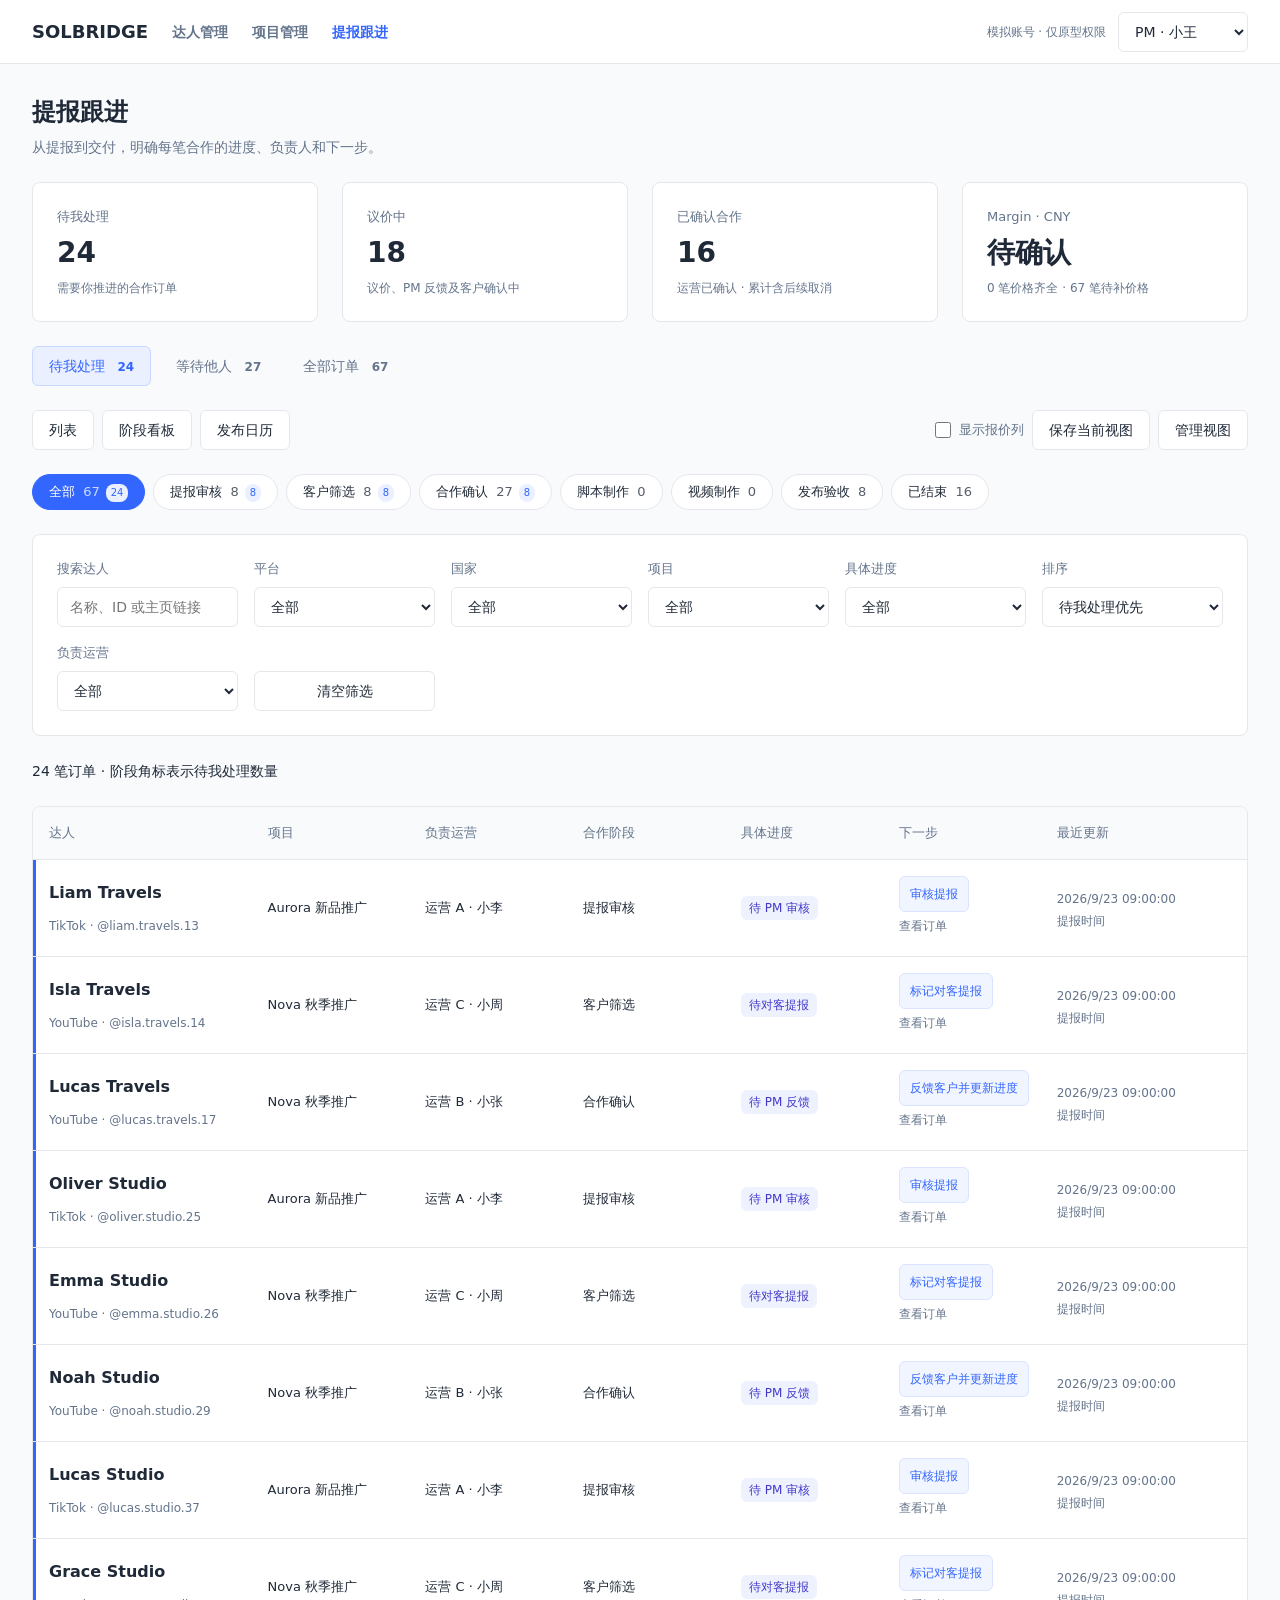
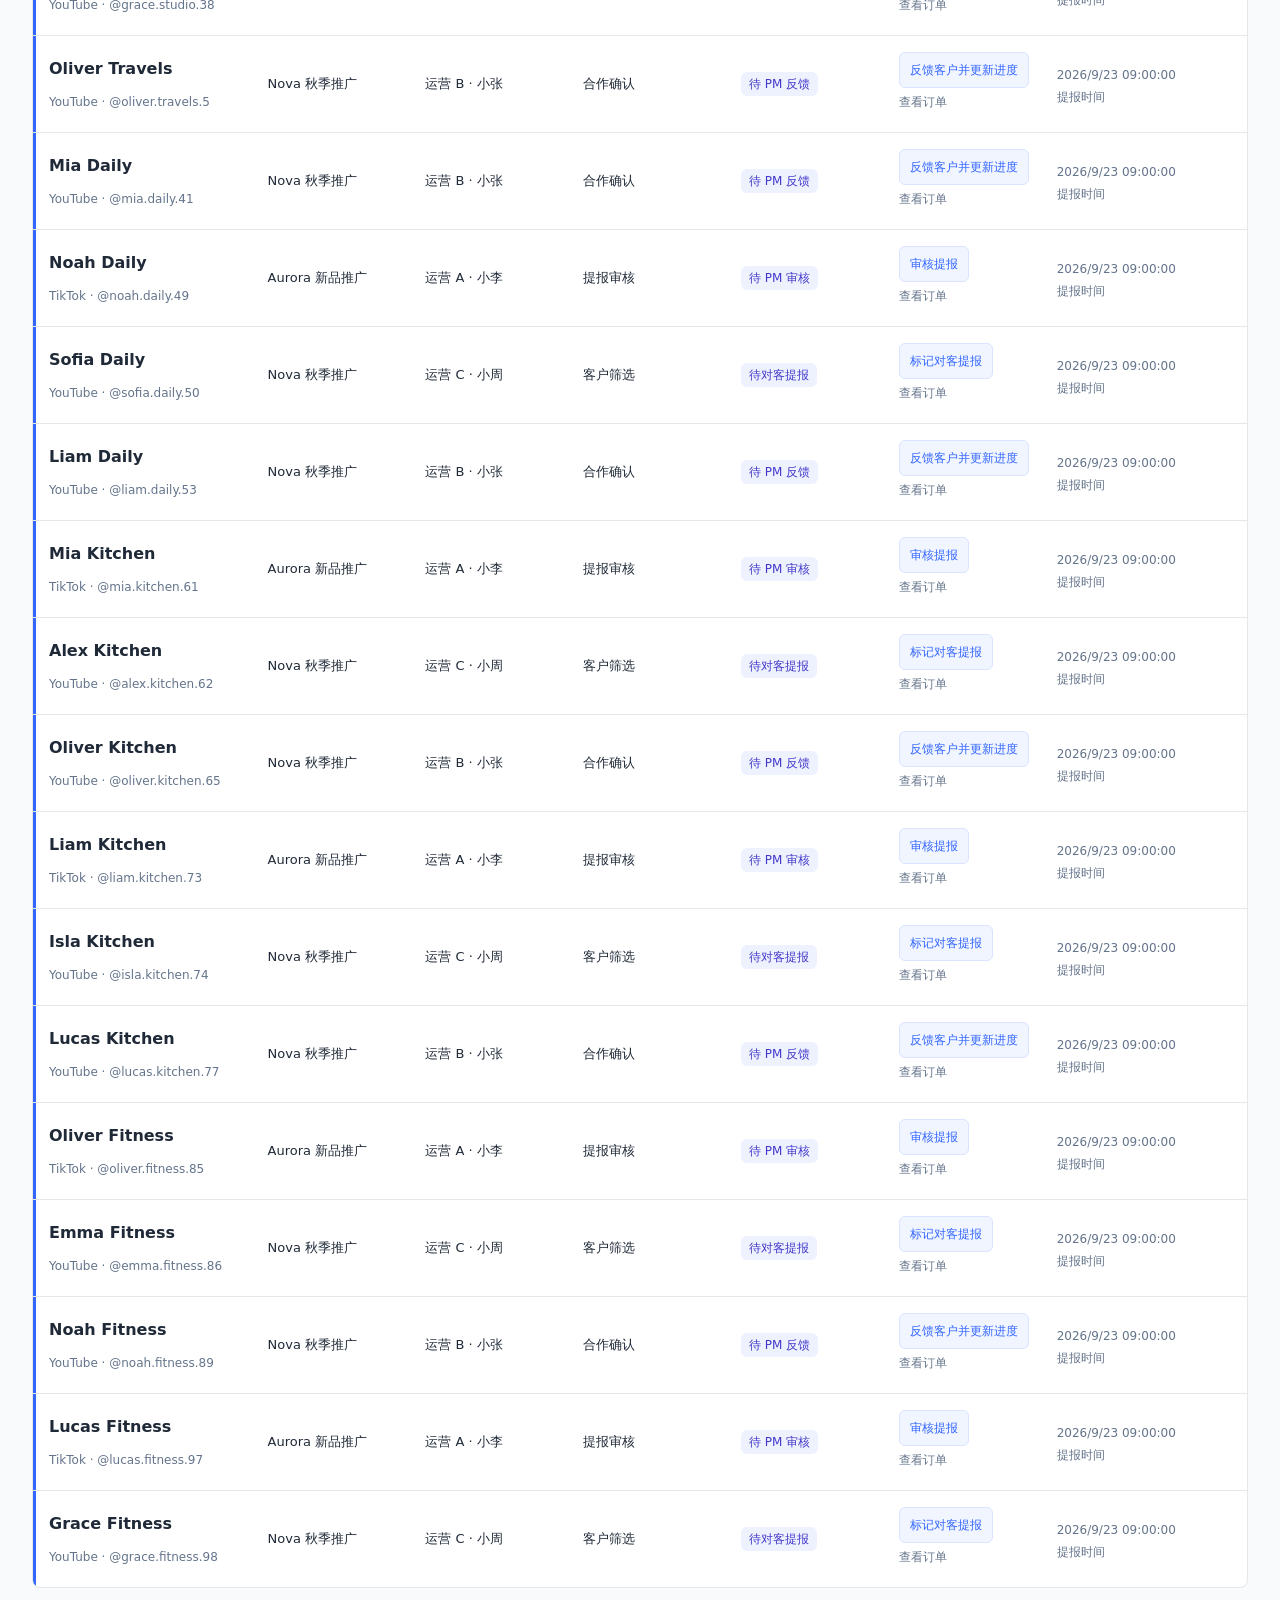
==== index.html @ a6122e5d "Initial commit" ====
<!doctype html><html lang="zh-CN"><head><meta charset="utf-8"><meta name="color-scheme" content="light"><meta name="viewport" content="width=device-width,initial-scale=1"><title>Solbridge 达人管理原型</title>
<style>html,body{margin:0!important;padding:0!important;min-height:100%;}#crm-preview{border:0!important;border-radius:0!important;min-height:100vh;display:flex;flex-direction:column}#crm-preview>.shell{flex:1}</style>
<style>
#crm-preview>header{justify-content:flex-start;gap:24px}
#crm-preview>header>span{margin-left:auto}
#crm-preview>header nav{display:flex;align-items:center;gap:22px;padding:0;border:0;background:transparent;color:var(--ink)}
#crm-preview>header nav button{width:auto;margin:0;padding:8px 0;border:0;border-bottom:2px solid transparent;border-radius:0;background:transparent;color:var(--dim);font-size:14px;white-space:nowrap}
#crm-preview>header nav button[aria-pressed=true]{background:transparent;color:var(--ink);border-bottom-color:var(--brand)}
#crm-preview>.shell{display:block;width:100%}
@media(max-width:650px){#crm-preview>header{flex-wrap:wrap;gap:12px}#crm-preview>header nav{gap:18px}}
</style>
<style>
#crm-preview{--paper:#fff;--canvas:#f4f6f9;--ink:#233044;--dim:#647186;--line:#e2e7ee;--brand:#285bd4;--soft:#edf2ff;font:14px/1.6 -apple-system,BlinkMacSystemFont,'Segoe UI',sans-serif;color:var(--ink);background:var(--canvas);border:1px solid var(--line);border-radius:12px;overflow:hidden}
#crm-preview *{box-sizing:border-box}#crm-preview button,#crm-preview input,#crm-preview select,#crm-preview textarea{font:inherit;color:inherit}#crm-preview button{background:var(--paper);border:1px solid var(--line);border-radius:7px;padding:8px 12px}#crm-preview button[aria-pressed=true]{color:var(--brand);background:var(--soft);border-color:var(--brand)}#crm-preview .primary{background:var(--brand);color:#fff;border-color:var(--brand)}#crm-preview header{display:flex;justify-content:space-between;align-items:center;gap:12px;padding:16px 22px;background:var(--paper);border-bottom:1px solid var(--line)}#crm-preview .brand{font-size:18px;font-weight:600}#crm-preview small,#crm-preview .muted{color:var(--dim)}#crm-preview .shell{display:grid;grid-template-columns:155px minmax(0,1fr)}#crm-preview nav{padding:18px 12px;border-right:1px solid var(--line);background:var(--paper)}#crm-preview nav button{display:block;width:100%;margin-bottom:8px;text-align:left;border-color:transparent}#crm-preview main{padding:24px;min-width:0}#crm-preview h2{font-size:22px;margin:0 0 4px}#crm-preview h3{font-size:16px;margin:0 0 14px}#crm-preview .row{display:flex;align-items:center;justify-content:space-between;gap:12px;flex-wrap:wrap}#crm-preview .box{background:var(--paper);border:1px solid var(--line);border-radius:9px;padding:18px;margin-top:18px}#crm-preview .pills{display:flex;gap:8px;flex-wrap:wrap;margin:20px 0 12px}#crm-preview .table-wrap{overflow-x:auto}#crm-preview table{width:100%;border-collapse:collapse;white-space:nowrap}#crm-preview td,#crm-preview th{padding:13px 10px;text-align:left;border-bottom:1px solid var(--line)}#crm-preview th{font-weight:500;color:var(--dim)}#crm-preview .status{background:var(--soft);color:var(--brand);padding:4px 8px;border-radius:5px;display:inline-block}#crm-preview .grid{display:grid;grid-template-columns:1fr 1fr;gap:16px}#crm-preview label{display:block}#crm-preview input,#crm-preview textarea,#crm-preview select{width:100%;display:block;background:var(--paper);border:1px solid var(--line);border-radius:6px;padding:9px;margin-top:6px}#crm-preview .full{grid-column:1/-1}#crm-preview .history{border-left:2px solid var(--line);padding:0 0 12px 18px;margin-left:5px}#crm-preview .history p{margin:3px 0}#crm-preview .actions{margin-top:18px;display:flex;gap:10px;justify-content:flex-end}#crm-preview .note{padding:10px 0;color:var(--brand)}#crm-preview .metrics{display:flex;gap:20px;flex-wrap:wrap;margin-top:16px}#crm-preview .metrics strong{display:block;font-size:21px}#crm-preview [hidden]{display:none!important}@media(max-width:650px){#crm-preview .shell{grid-template-columns:1fr}#crm-preview nav{display:flex;gap:5px;flex-wrap:wrap;border-right:0;border-bottom:1px solid var(--line)}#crm-preview nav button{width:auto;margin:0}#crm-preview main{padding:16px}#crm-preview .grid{grid-template-columns:1fr}#crm-preview header{padding:14px}}
#crm-preview .shell{grid-template-columns:185px minmax(0,1fr)}#crm-preview #crm-branches{margin:0 0 14px 10px;padding-left:8px;border-left:1px solid var(--line)}#crm-preview #crm-branches button{display:flex;justify-content:space-between;gap:8px;padding:7px 9px;margin-bottom:3px}#crm-preview #crm-branch-toggle{font-weight:600;display:flex;justify-content:space-between}#crm-preview .back{margin-top:14px}@media(max-width:650px){#crm-preview .shell{grid-template-columns:1fr}#crm-preview nav{display:block}#crm-preview nav button{width:100%}#crm-preview #crm-branches{display:flex;flex-wrap:wrap;gap:4px}#crm-preview #crm-branches button{width:auto}}

#crm-preview{--canvas:#fff;--ink:#292b32;--line:#eeedf1;--brand:#3264ec;--soft:#f0edfa;border-radius:10px}
#crm-preview .shell{position:relative;grid-template-columns:150px minmax(0,1fr);min-height:650px}#crm-preview nav{background:#1c1d24;color:#f0f0f4;padding:24px 9px}#crm-preview nav button{background:transparent;color:#c8c8d0;font-size:13px}#crm-preview nav button[aria-pressed=true]{background:#383944;color:#fff;border-color:transparent}#crm-preview nav small{color:#bcbcc6}#crm-preview #crm-branch-toggle{color:#fff}#crm-preview #crm-branches{margin-left:3px;border-color:#41424d;padding-left:3px}#crm-preview main{padding:22px 22px 22px 0}#crm-preview main>.row{padding-left:22px}#crm-preview .directory{display:grid;grid-template-columns:190px minmax(0,1fr);margin-top:20px;gap:22px}#crm-preview .filters{padding:0 18px 0 22px;border-right:1px solid var(--line)}#crm-preview .filters label{margin:20px 0;color:var(--dim);font-size:13px}#crm-preview .filter-foot{margin-top:34px;font-size:12px;color:var(--dim)}#crm-preview .results{min-width:0}#crm-preview .result-head{margin-bottom:16px}#crm-preview .list-label{display:flex;justify-content:space-between;color:var(--dim);font-size:12px;margin-bottom:10px}#crm-preview .creator-card{border:1px solid var(--line);border-radius:13px;padding:20px 17px;margin:12px 0;background:var(--paper);display:grid;grid-template-columns:minmax(0,1fr) auto;gap:18px}#crm-preview .creator-card.chosen{border-color:#a587c5;background:var(--soft)}#crm-preview .identity{display:flex;align-items:center;gap:12px;text-align:left;padding:0;border:0;background:transparent;min-width:0}#crm-preview .identity strong{font-size:16px}#crm-preview .identity small{display:block;font-size:12px}#crm-preview .avatar{display:inline-flex;align-items:center;justify-content:center;flex-shrink:0;width:46px;height:46px;border-radius:50%;background:#e8e2f2;color:#6c557e;font-size:22px}#crm-preview .numbers{align-self:center;text-align:right}#crm-preview .numbers small{display:block}#crm-preview .card-footer{grid-column:1/-1;display:flex;align-items:center;gap:12px;flex-wrap:wrap;font-size:12px}#crm-preview .card-footer button{margin-left:auto;font-size:13px;padding:5px 10px}#crm-preview .detail-drawer{position:absolute;top:0;right:0;width:82%;z-index:3;background:var(--paper);border-left:1px solid var(--line);box-shadow:-14px 0 35px #25233314;min-height:100%;padding-bottom:24px}#crm-preview .drawer-head{padding:18px 22px;border-bottom:1px solid var(--line);display:flex;align-items:center;justify-content:space-between}#crm-preview .drawer-head strong{font-size:18px}#crm-preview .drawer-head small{display:block}#crm-preview .drawer-layout{display:grid;grid-template-columns:190px minmax(0,1fr)}#crm-preview .profile-rail{padding:24px 18px;border-right:1px solid var(--line)}#crm-preview .profile-rail dd{margin:6px 0 20px}#crm-preview .profile-rail dt{color:var(--dim);font-size:12px}#crm-preview .profile-rail hr{border:0;border-top:1px solid var(--line);margin:24px 0}#crm-preview .account{background:var(--soft);padding:12px;border-radius:9px;overflow-wrap:anywhere}#crm-preview .profile-main{padding:24px 20px;min-width:0}#crm-preview .profile-hero{display:flex;align-items:center;gap:12px}#crm-preview .profile-stats{display:flex;justify-content:space-between;gap:12px;margin:26px 0}#crm-preview .profile-stats strong{display:block;font-size:20px}#crm-preview .detail-tabs{display:flex;gap:5px;border-bottom:1px solid var(--line);flex-wrap:wrap}#crm-preview .detail-tabs button{border:0;border-radius:0;background:transparent;color:var(--dim);padding:9px}#crm-preview .detail-tabs button[aria-pressed=true]{border-bottom:2px solid var(--ink);color:var(--ink)}#crm-preview .detail-drawer .box{border:0;border-radius:0;padding:10px 0;margin-top:16px}#crm-preview .detail-drawer .box h3 small{display:none}#crm-preview #drawer-message{color:var(--brand)}
@media(max-width:800px){#crm-preview .directory{grid-template-columns:1fr}#crm-preview .filters{display:flex;flex-wrap:wrap;gap:10px;border:0;padding:0}#crm-preview .filters h3,#crm-preview .filter-foot{display:none}#crm-preview .filters label{margin:0;flex:1 1 120px}#crm-preview main{padding:18px}#crm-preview main>.row{padding:0}#crm-preview .drawer-layout{grid-template-columns:150px minmax(0,1fr)}#crm-preview .detail-drawer{width:90%}}
@media(max-width:560px){#crm-preview .shell{grid-template-columns:1fr}#crm-preview nav{padding:10px}#crm-preview #crm-branches{margin-bottom:5px}#crm-preview .detail-drawer{width:100%}#crm-preview .drawer-layout{grid-template-columns:1fr}#crm-preview .profile-rail{border-right:0;border-bottom:1px solid var(--line);padding:16px}#crm-preview .profile-rail hr,#crm-preview .profile-rail .account,#crm-preview .profile-rail>h3,#crm-preview .profile-rail>small{display:none}#crm-preview .profile-rail dl{display:flex;align-items:center;flex-wrap:wrap;gap:8px;margin:0}#crm-preview .profile-rail dd{margin:0}#crm-preview .profile-main{padding:16px}#crm-preview header{flex-wrap:wrap}#crm-preview .creator-card{padding:14px}}

/* Top filter bar */
#crm-preview main{padding:22px}
#crm-preview main>.row{padding-left:0}
#crm-preview .directory{grid-template-columns:minmax(0,1fr);gap:20px}
#crm-preview .filters{display:grid;grid-template-columns:minmax(150px,1.3fr) minmax(100px,.8fr) minmax(100px,.8fr) minmax(175px,1.2fr);gap:14px;padding:0 0 20px;border-right:0;border-bottom:1px solid var(--line);align-items:end}
#crm-preview .filters h3,#crm-preview .filter-foot{display:none}
#crm-preview .filters label{margin:0;min-width:0;font-size:13px}
#crm-preview .filters input,#crm-preview .filters select{width:100%;min-width:0}
@media(max-width:850px){#crm-preview .filters{grid-template-columns:repeat(2,minmax(0,1fr))}}
@media(max-width:400px){#crm-preview main{padding:16px}#crm-preview .filters{grid-template-columns:minmax(0,1fr)}}
</style>
<style id="crm-layout-fix">
#crm-preview > .shell{display:block!important;grid-template-columns:minmax(0,1fr)!important;width:100%;min-width:0}
#crm-preview > .shell > main{width:100%;min-width:0;box-sizing:border-box}
#crm-preview #crm-content{width:100%;min-width:0}
#crm-preview .directory{grid-template-columns:minmax(0,1fr);width:100%;min-width:0}
#crm-preview .results{width:100%;min-width:0}
#crm-preview > header nav{display:flex;background:transparent;border:0;padding:0;gap:22px}
#crm-preview > header nav button{width:auto;margin:0;background:transparent;color:var(--dim);border:0;border-bottom:2px solid transparent;border-radius:0;padding:8px 0}
#crm-preview > header nav button[aria-pressed=true]{background:transparent;color:var(--ink);border-bottom-color:var(--brand)}
</style>
<style id="crm-top-navigation">
#crm-preview > header{display:flex;align-items:center;justify-content:flex-start;gap:0;padding:18px 28px;min-height:80px;background:var(--paper);border-bottom:1px solid var(--line);flex-wrap:wrap}
#crm-preview > header .brand{font-size:22px;font-weight:600;letter-spacing:-.5px;flex-shrink:0;white-space:nowrap}
#crm-preview > header nav{display:flex;align-items:center;gap:30px;margin-left:54px;padding:0;border:0;background:transparent;flex-shrink:0}
#crm-preview > header nav button{width:auto;margin:0;padding:10px 0;background:transparent;border:0;border-bottom:2px solid transparent;border-radius:0;color:var(--dim);font-size:15px;font-weight:500;white-space:nowrap}
#crm-preview > header nav button:hover{color:var(--ink)}
#crm-preview > header nav button[aria-pressed=true]{color:var(--ink);background:transparent;border-bottom-color:var(--ink)}
#crm-preview > header > span{margin-left:auto;padding-left:24px;color:var(--dim)}
#crm-preview > header > span small{font-size:12px}
@media(max-width:650px){#crm-preview > header{padding:14px 18px;gap:12px 0;min-height:72px}#crm-preview > header .brand{font-size:19px}#crm-preview > header nav{margin-left:28px;gap:22px}#crm-preview > header nav button{font-size:14px}#crm-preview > header > span{padding-left:0;flex-basis:100%;margin-left:0}}
@media(max-width:380px){#crm-preview > header nav{margin-left:0;flex-basis:100%}}
</style>
<style id="crm-vibehub-navigation">
/* Screenshot-adapted dimensions; not measured source-site CSS. */
#crm-preview > header{min-height:64px;padding:12px 28px;gap:0;align-items:center;flex-wrap:wrap}
#crm-preview > header .brand{font-size:20px;line-height:28px;font-weight:700;letter-spacing:-.4px}
#crm-preview > header nav{margin-left:24px;gap:4px;display:flex;align-items:center;padding:0;border:0;background:transparent}
#crm-preview > header nav button{font-family:inherit;font-size:14px;line-height:20px;font-weight:600;padding:8px 12px;margin:0;min-height:36px;width:auto;border:0;border-radius:10px;background:transparent;color:var(--dim)}
#crm-preview > header nav button:hover{background:#f4f4f5;color:var(--ink)}
#crm-preview > header nav button[aria-pressed=true]{background:#f4f4f5;color:var(--ink);border:0}
#crm-preview > header > span{margin-left:auto;padding-left:24px}
@media(max-width:650px){#crm-preview > header{padding:12px 16px;gap:8px 0}#crm-preview > header nav{margin-left:16px;gap:4px}#crm-preview > header > span{flex-basis:100%;padding-left:0;margin-left:0}}
@media(max-width:380px){#crm-preview > header nav{margin-left:0;flex-basis:100%;margin-top:4px}}
</style>
<style id="crm-navigation-text-selection">
#crm-preview > header nav button,
#crm-preview > header nav button:hover,
#crm-preview > header nav button[aria-pressed=true]{background:transparent;border:0;box-shadow:none}
#crm-preview > header nav button{color:var(--dim)}
#crm-preview > header nav button:hover{color:var(--dim)}
#crm-preview > header nav button[aria-pressed=true]{color:var(--brand)}
</style>
<style id="crm-sticky-navigation">
#crm-preview{overflow:visible}
#crm-preview > header{position:sticky;top:0;z-index:20;flex-shrink:0;background:var(--paper)}
</style><style>
html,body{margin:0;padding:0;min-height:100%;color-scheme:light}
#crm-preview{--header-height:64px;min-height:100vh;overflow:visible;padding-top:var(--header-height)}
#crm-preview > header{position:fixed;inset:0 0 auto 0;width:100%;z-index:40;box-sizing:border-box}
#crm-preview > .shell{display:block!important;min-height:0;width:100%}
#crm-preview .detail-drawer{position:fixed;top:var(--header-height);right:0;bottom:0;width:82%;height:auto;min-height:0;overflow-y:auto;z-index:30;overscroll-behavior:contain}
#crm-preview .drawer-head{position:sticky;top:0;background:var(--paper);z-index:2}
@media(max-width:560px){#crm-preview .detail-drawer{width:100%}}
</style><style>
#crm-preview .campaign-grid{display:grid;grid-template-columns:repeat(auto-fit,minmax(260px,1fr));gap:18px}
#crm-preview .filters{grid-template-columns:repeat(auto-fit,minmax(160px,1fr))}
#crm-preview .member{display:flex;align-items:center;gap:10px;padding:8px}
#crm-preview .member input{width:auto;margin:0}
#crm-preview fieldset{border:1px solid var(--line);border-radius:8px}
#crm-preview .account-switch{display:flex;align-items:center;gap:12px;flex-wrap:wrap}
#crm-preview #account{width:auto;max-width:100%;margin:0;font-size:14px;padding:6px}
#crm-preview .profile-main p{overflow-wrap:anywhere}
</style><style>
#crm-preview .dashboard{display:grid;grid-template-columns:repeat(3,minmax(0,1fr));gap:16px;margin:12px 0 24px}
#crm-preview .dashboard h2{margin:12px 0}
#crm-preview .results{min-width:0}
#crm-preview .order-scroll{overflow-x:auto;width:100%}
#crm-preview .orders{width:100%;border-collapse:collapse;text-align:left;font-size:13px}
#crm-preview .orders th,#crm-preview .orders td{padding:16px 12px;border-bottom:1px solid var(--line);white-space:nowrap}
#crm-preview .orders th{color:var(--dim);font-weight:500}
#crm-preview .orders td:first-child{max-width:130px;overflow:hidden;text-overflow:ellipsis}
#crm-preview .orders small{display:block;color:var(--dim);margin-top:5px}
@media(max-width:700px){#crm-preview .dashboard{grid-template-columns:1fr}}
</style><style>
#crm-preview .campaign-heading{display:grid;grid-template-columns:minmax(180px,250px) minmax(0,1fr) auto;gap:24px;align-items:center;margin-bottom:24px}
#crm-preview .campaign-heading .dashboard{margin:0;gap:16px}
#crm-preview .campaign-heading .dashboard .box{margin:0;padding:18px}
#crm-preview .campaign-heading .dashboard h2{font-size:26px}
#crm-preview .campaign-heading>button{justify-self:end}
@media(max-width:1100px){#crm-preview .campaign-heading{grid-template-columns:1fr auto}#crm-preview .campaign-heading .dashboard{grid-column:1/-1;grid-row:2}}
</style><style>
#crm-preview .creator-horizontal{grid-template-columns:minmax(190px,1.3fr) minmax(160px,1.1fr) minmax(180px,1fr) minmax(150px,.9fr) 135px;gap:24px;align-items:center;padding:24px;border-radius:8px;margin:12px 0;box-shadow:0 2px 8px #172a4a03}
#crm-preview .creator-horizontal section{min-width:0}
#crm-preview .creator-title{display:inline;padding:0;border:0;background:none;text-align:left;font-size:18px;font-weight:650;color:var(--ink);margin-right:10px;overflow-wrap:anywhere}
#crm-preview .creator-tag{display:inline-block;padding:3px 8px;background:#eef7f2;color:#32965f;font-size:11px;border-radius:3px;vertical-align:middle;margin-bottom:10px}
#crm-preview .creator-line{display:flex;gap:10px;font-size:12px;line-height:1.8;margin:3px 0;overflow-wrap:anywhere}
#crm-preview .creator-line>span:first-child{color:var(--dim);flex-shrink:0;min-width:65px}
#crm-preview .creator-line>span:last-child{min-width:0}
#crm-preview .column-caption{display:block;font-size:11px;color:var(--dim);margin-bottom:16px}
#crm-preview .creator-account{display:flex;align-items:center;gap:12px;color:var(--brand);text-decoration:none;overflow-wrap:anywhere}
#crm-preview .creator-account small{display:block;color:var(--dim);font-size:11px;margin-bottom:5px}
#crm-preview .creator-account strong{font-size:13px;font-weight:500}
#crm-preview .platform-mark{display:inline-flex;align-items:center;justify-content:center;width:30px;height:30px;border-radius:9px;background:#15171c;color:white;font-size:22px;flex-shrink:0}
#crm-preview .platform-mark.ig{background:linear-gradient(35deg,#f2a83b,#e43c81,#8256ca)}
#crm-preview .platform-mark.yt{background:#ff2037;font-size:15px}
#crm-preview .creator-metrics,#crm-preview .creator-ownership{border-left:1px solid var(--line);padding-left:24px}
#crm-preview .creator-email{font-size:13px;margin:0 0 12px;overflow:hidden;text-overflow:ellipsis;white-space:nowrap}
#crm-preview .creator-order-count{font-size:12px;color:var(--brand);margin:10px 0 0}
#crm-preview .creator-actions{display:flex;flex-direction:column;gap:10px;align-items:stretch;text-align:center}
#crm-preview .creator-actions .primary{font-size:13px;padding:10px 12px;border-radius:5px;white-space:nowrap}
#crm-preview .creator-actions .creator-detail-link{border:0;background:transparent;font-size:12px;color:var(--dim);padding:0}
#crm-preview .creator-actions small{font-size:11px;color:var(--dim)}
@media(max-width:1150px){#crm-preview .creator-horizontal{grid-template-columns:1.2fr 1fr 1fr;gap:20px}#crm-preview .creator-ownership{border-left:0;padding-left:0}#crm-preview .creator-actions{grid-column:2/-1;flex-direction:row;align-items:center;justify-content:flex-end}}
@media(max-width:650px){#crm-preview .creator-horizontal{grid-template-columns:1fr;padding:18px}#crm-preview .creator-metrics{border-left:0;border-top:1px solid var(--line);padding:16px 0 0}#crm-preview .creator-actions{grid-column:auto;justify-content:flex-start}}
</style><style>
#crm-preview .creator-horizontal{cursor:pointer;transition:border-color .15s,box-shadow .15s}
#crm-preview .creator-horizontal:hover{border-color:var(--brand);box-shadow:0 3px 12px #315efb0a}
#crm-preview .creator-horizontal:focus-visible{outline:2px solid var(--brand);outline-offset:3px}
#crm-preview .creator-project-tags{display:inline-flex;flex-wrap:wrap;gap:5px;vertical-align:middle;max-width:100%}
#crm-preview .creator-project-tags .creator-tag{overflow-wrap:anywhere;margin-bottom:6px}
</style><link rel="stylesheet" href="./design-system/tokens.css?v=1"><link rel="stylesheet" href="./design-system/projects.css?v=20261008-flow3"><link rel="stylesheet" href="./design-system/header.css?v=20261007-final"></head><body><div id="crm-preview" class="ds-projects" aria-label="达人管理原型">

<header><div class="brand">SOLBRIDGE </div><nav aria-label="主导航"><button data-page="creators">达人管理</button><button data-page="projects">项目管理</button><button data-page="followup">提报跟进</button></nav><span class="account-switch"><small>模拟账号 · 仅原型权限</small><select id="account" aria-label="切换模拟账号"></select></span></header>
<div class="shell"><main><div class="row"><div><h2 id="crm-title">达人管理</h2></div></div><div id="crm-content"></div><div id="crm-feedback" class="note" role="status" aria-live="polite"></div></main></div>
</div><script type="module" src="./app.mjs?v=20261008-flow3"></script></body></html>
---- design-system/tokens.css ----
#crm-preview.ds-projects{
--space-1:4px;--space-2:8px;--space-3:12px;--space-4:16px;--space-6:24px;--space-8:32px;--space-10:40px;--space-12:48px;
--brand:#3366ff;--primary-hover:#2952cc;--ink:#1f2937;--dim:#64748b;--text-muted:#94a3b8;--line:#e5e7eb;--strong-border:#cbd5e1;--page-bg:#f8fafc;--paper:#fff;
--radius-control:6px;--radius-card:8px;--radius-panel:12px;
--type-page:600 24px/32px Inter,system-ui,sans-serif;--type-section:600 18px/28px Inter,system-ui,sans-serif;--type-card:600 16px/24px Inter,system-ui,sans-serif;--type-body:400 14px/22px Inter,system-ui,sans-serif;--type-medium:500 14px/22px Inter,system-ui,sans-serif;--type-label:400 13px/20px Inter,system-ui,sans-serif;--type-secondary:400 12px/18px Inter,system-ui,sans-serif;--type-kpi:600 28px/36px Inter,system-ui,sans-serif;
--creator-columns:minmax(0,26fr) minmax(0,22fr) minmax(0,18fr) minmax(0,22fr) minmax(0,12fr);
}
---- design-system/projects.css ----
#crm-preview.ds-projects{color-scheme:light;background:var(--page-bg);color:var(--ink);font:var(--type-body);padding-top:64px}
#crm-preview.ds-projects *{box-sizing:border-box}
#crm-preview.ds-projects main{max-width:1440px;margin:0 auto;padding:var(--space-8);width:100%}
#crm-preview.ds-projects main>.row{display:none}
#crm-preview.ds-projects #crm-content{display:grid;grid-template-columns:repeat(12,minmax(0,1fr));gap:var(--space-6)}
#crm-preview.ds-projects #crm-content>*{grid-column:1/-1;min-width:0}
#crm-preview.ds-projects h1,#crm-preview.ds-projects h2,#crm-preview.ds-projects h3,#crm-preview.ds-projects p{margin:0}
#crm-preview.ds-projects h1{font:var(--type-page)}
#crm-preview.ds-projects h3{font:var(--type-section)}
#crm-preview.ds-projects small{font:var(--type-secondary)}
#crm-preview.ds-projects button{height:40px;padding:0 var(--space-4);border:1px solid var(--line);border-radius:var(--radius-control);background:var(--paper);color:var(--ink);font:var(--type-medium);box-shadow:none;cursor:pointer}
#crm-preview.ds-projects button:hover{background:var(--page-bg);border-color:var(--strong-border)}
#crm-preview.ds-projects button.primary,#crm-preview.ds-projects .ds-button--primary{background:var(--brand);color:#fff;border-color:var(--brand)}
#crm-preview.ds-projects button.primary:hover,#crm-preview.ds-projects .ds-button--primary:hover{background:var(--primary-hover)}
#crm-preview.ds-projects .ds-button--ghost{border-color:transparent;background:transparent}
#crm-preview.ds-projects input,#crm-preview.ds-projects select{height:40px;width:100%;margin:0;padding:0 var(--space-3);font:var(--type-body);border:1px solid var(--line);border-radius:var(--radius-control);background:var(--paper);color:var(--ink)}
#crm-preview.ds-projects label{display:grid;gap:var(--space-2);margin:0;font:var(--type-label);color:var(--dim)}
#crm-preview.ds-projects :is(button,input,select,[tabindex]):focus-visible{outline:2px solid var(--brand);outline-offset:2px}
#crm-preview.ds-projects .ds-page-header{display:grid;gap:var(--space-2)}
#crm-preview.ds-projects .ds-title-row{display:flex;align-items:center;justify-content:space-between;gap:var(--space-6)}
#crm-preview.ds-projects .ds-page-header p{color:var(--dim)}
#crm-preview.ds-projects .ds-breadcrumb button{height:32px;padding:0;font:var(--type-secondary)}
#crm-preview.ds-projects .ds-summary{display:grid;grid-template-columns:repeat(4,minmax(0,1fr));gap:var(--space-6)}
#crm-preview.ds-projects .ds-metric{display:grid;align-content:start;gap:var(--space-2);padding:var(--space-6);background:var(--paper);border:1px solid var(--line);border-radius:var(--radius-card)}
#crm-preview.ds-projects .ds-metric>span{font:var(--type-label);color:var(--dim)}
#crm-preview.ds-projects .ds-metric strong{font:var(--type-kpi)}
#crm-preview.ds-projects .ds-metric p{font:var(--type-secondary);color:var(--dim)}
#crm-preview.ds-projects .ds-toolbar{display:grid;grid-template-columns:repeat(auto-fit,minmax(160px,1fr));gap:var(--space-6);padding:var(--space-6);background:var(--paper);border:1px solid var(--line);border-radius:var(--radius-card)}
#crm-preview.ds-projects .ds-data{display:grid;gap:var(--space-4)}
#crm-preview.ds-projects .ds-result{font:var(--type-medium)}
#crm-preview.ds-projects .ds-data-scroll{overflow-x:auto;border:1px solid var(--line);border-radius:var(--radius-card);background:var(--paper)}
#crm-preview.ds-projects .ds-columns,#crm-preview.ds-projects .creator-horizontal{display:grid;grid-template-columns:var(--creator-columns);gap:var(--space-6);min-width:1000px;padding:var(--space-4) var(--space-6)}
#crm-preview.ds-projects .ds-columns{font:var(--type-label);color:var(--dim);background:var(--page-bg)}
#crm-preview.ds-projects .creator-horizontal{min-height:72px;margin:0;border:0;border-top:1px solid var(--line);border-radius:0;box-shadow:none;align-items:center}
#crm-preview.ds-projects .creator-horizontal:hover{background:var(--page-bg);box-shadow:none}
#crm-preview.ds-projects .creator-horizontal section{grid-column:auto;min-width:0;padding:0;border:0}
#crm-preview.ds-projects .creator-title{height:auto;min-height:24px;padding:0;margin:0 0 var(--space-2);border:0;background:transparent;font:var(--type-card);text-align:left}
#crm-preview.ds-projects .creator-project-tags{display:flex;gap:var(--space-1);margin:0 0 var(--space-2)}
#crm-preview.ds-projects .creator-tag{margin:0;padding:0;background:transparent;color:var(--dim);font:var(--type-secondary);border-radius:0}
#crm-preview.ds-projects .creator-line{display:grid;grid-template-columns:max-content minmax(0,1fr);gap:var(--space-2);margin:var(--space-1) 0;font:var(--type-secondary)}
#crm-preview.ds-projects .creator-line>span:first-child{min-width:0;color:var(--dim)}
#crm-preview.ds-projects .column-caption{display:none}
#crm-preview.ds-projects .creator-account{gap:var(--space-3);font:var(--type-body)}
#crm-preview.ds-projects .creator-account strong{font:var(--type-medium)}
#crm-preview.ds-projects .creator-account small{margin:0 0 var(--space-1);font:var(--type-secondary)}
#crm-preview.ds-projects .platform-mark{width:32px;height:32px;border-radius:var(--radius-control);font:var(--type-card)}
#crm-preview.ds-projects .creator-email{margin:0 0 var(--space-2);font:var(--type-secondary)}
#crm-preview.ds-projects .creator-actions{display:flex;flex-direction:column;gap:var(--space-2);align-items:stretch}
#crm-preview.ds-projects .creator-actions button.primary{height:32px;padding:0 var(--space-2);font:var(--type-label);border-radius:var(--radius-control);background:var(--paper);border-color:var(--line);color:var(--ink)}
#crm-preview.ds-projects .status{display:inline-flex;align-items:center;height:24px;padding:0 var(--space-2);margin-top:var(--space-2);border-radius:var(--radius-control);background:#eef2ff;color:#4338ca;font:var(--type-secondary)}
#crm-preview.ds-projects .campaign-grid{display:grid;grid-template-columns:repeat(4,minmax(0,1fr));gap:var(--space-6)}
#crm-preview.ds-projects .box{margin:0;padding:var(--space-6);border:1px solid var(--line);border-radius:var(--radius-card);background:var(--paper);box-shadow:none}
#crm-preview.ds-projects .campaign-grid .box{display:grid;gap:var(--space-3)}
#crm-preview.ds-projects .ds-empty{padding:var(--space-8);color:var(--dim)}
#crm-preview.ds-projects .detail-drawer{background:var(--paper)}
#crm-preview.ds-projects .drawer-head,#crm-preview.ds-projects .profile-main{padding:var(--space-6)}
#crm-preview.ds-projects .grid{gap:var(--space-6)}
#crm-preview.ds-projects .actions{gap:var(--space-3);margin-top:var(--space-6)}
#crm-preview.ds-projects .detail-tabs{gap:var(--space-2);margin:var(--space-6) 0}
#crm-preview.ds-projects .profile-stats{gap:var(--space-6);margin:var(--space-6) 0}
#crm-preview.ds-projects .member{display:flex;gap:var(--space-2);padding:var(--space-2)}
#crm-preview.ds-projects .member input{width:auto;height:auto}
#crm-preview.ds-projects #crm-feedback:empty{display:none}
@media(max-width:1200px){#crm-preview.ds-projects main{padding:var(--space-6)}#crm-preview.ds-projects .campaign-grid{grid-template-columns:repeat(2,minmax(0,1fr))}}
@media(max-width:700px){#crm-preview.ds-projects .ds-summary,#crm-preview.ds-projects .campaign-grid{grid-template-columns:1fr}#crm-preview.ds-projects .ds-title-row{flex-wrap:wrap}}

#crm-preview.ds-projects .status:is([data-status="已验收"],[data-status="已发布待验收"]){color:#166534;background:#f0fdf4}
#crm-preview.ds-projects .status:is([data-status="不合作"],[data-status="不提报"]){color:var(--dim);background:var(--page-bg)}
#crm-preview.ds-projects .status[data-status="待运营议价"]{color:#92400e;background:#fffbeb}
/* Shared CRM workbench, extending the established project design tokens. */
#crm-preview.ds-projects{min-height:100vh;padding-top:var(--header-height,64px)}
#crm-preview.ds-projects .shell{display:block;max-width:none;margin:0;padding:0}
#crm-preview.ds-projects .scope-note{color:var(--dim)}
#crm-preview.ds-projects .ds-toolbar{gap:var(--space-4);align-items:end}
#crm-preview.ds-projects .ds-toolbar>button{align-self:end}
#crm-preview.ds-projects .queue-tabs,#crm-preview.ds-projects .stage-tabs{display:flex;flex-wrap:wrap;gap:var(--space-2);align-items:center}
#crm-preview.ds-projects .queue-tabs button{border-color:transparent;background:transparent;color:var(--dim)}
#crm-preview.ds-projects .queue-tabs button[aria-pressed=true]{background:#eaf0ff;color:var(--brand);border-color:#cad7ff}
#crm-preview.ds-projects .queue-tabs b{margin-left:var(--space-2);font-size:12px}
#crm-preview.ds-projects .stage-tabs button{position:relative;border-radius:20px;height:36px;padding:0 var(--space-4);font-size:13px}
#crm-preview.ds-projects .stage-tabs button[aria-pressed=true]{background:var(--brand);color:white;border-color:var(--brand)}
#crm-preview.ds-projects .stage-tabs span{opacity:.75;margin-left:4px}
#crm-preview.ds-projects .stage-tabs small{display:inline-block;margin-left:6px;padding:0 5px;background:#eaf0ff;color:var(--brand);border-radius:8px;font-size:10px}
#crm-preview.ds-projects .order-scroll{overflow:auto;border:1px solid var(--line);border-radius:var(--radius-card);background:var(--paper)}
#crm-preview.ds-projects .orders{width:100%;min-width:1130px;border-collapse:collapse;table-layout:fixed}
#crm-preview.ds-projects .orders th{background:var(--page-bg);color:var(--dim);font:var(--type-label);text-align:left}
#crm-preview.ds-projects .orders :is(th,td){padding:var(--space-4);border-bottom:1px solid var(--line);vertical-align:middle;overflow-wrap:anywhere}
#crm-preview.ds-projects .orders th:nth-child(1){width:18%}
#crm-preview.ds-projects .orders th:nth-child(2){width:13%}
#crm-preview.ds-projects .orders th:nth-child(7){width:17%}
#crm-preview.ds-projects .orders th:nth-child(8){width:10%}
#crm-preview.ds-projects .orders small{display:block;color:var(--dim);margin-top:4px}
#crm-preview.ds-projects .orders tr:last-child td{border-bottom:0}
#crm-preview.ds-projects .orders tr.has-task td:first-child{box-shadow:inset 3px 0 var(--brand)}
#crm-preview.ds-projects .orders tbody tr:hover{background:#f8faff}
#crm-preview.ds-projects .orders .status{height:auto;min-height:24px;margin:0;white-space:normal}
#crm-preview.ds-projects .orders .next-action{height:auto;min-height:32px;padding:6px 10px;color:var(--brand);background:#f1f5ff;border-color:#dae3ff;font-size:12px;text-align:left}
#crm-preview.ds-projects .text-button{display:block;padding:0;height:28px;font-size:12px;border:0;color:var(--dim);background:transparent}
#crm-preview.ds-projects .creator-title{white-space:normal;overflow-wrap:anywhere}
#crm-preview.ds-projects .creator-line span,#crm-preview.ds-projects .creator-email{overflow-wrap:anywhere}
#crm-preview.ds-projects .creator-project-tags{flex-wrap:wrap}
#crm-preview.ds-projects .campaign-grid{grid-template-columns:repeat(3,minmax(0,1fr))}
#crm-preview.ds-projects .ds-empty{display:grid;justify-items:start;gap:var(--space-3);background:var(--paper);border:1px dashed var(--strong-border);border-radius:var(--radius-card)}
#crm-preview.ds-projects .detail-drawer{position:fixed;top:0;right:0;bottom:0;width:min(760px,90vw);height:100dvh;z-index:1000;overflow-y:auto;border-left:1px solid var(--line);box-shadow:-12px 0 48px #1f293725}
#crm-preview.ds-projects .drawer-head{position:sticky;top:0;z-index:2;background:var(--paper);border-bottom:1px solid var(--line);display:flex;justify-content:space-between;align-items:center;gap:var(--space-4)}
#crm-preview.ds-projects .profile-main{display:grid;gap:var(--space-6);overflow-wrap:anywhere}
#crm-preview.ds-projects .profile-main .grid{display:grid;grid-template-columns:repeat(2,minmax(0,1fr));gap:var(--space-4)}
#crm-preview.ds-projects .full{grid-column:1/-1}
#crm-preview.ds-projects .profile-main .box{display:grid;gap:var(--space-3)}
#crm-preview.ds-projects .profile-stats{display:grid;grid-template-columns:repeat(3,minmax(0,1fr));margin:0}
#crm-preview.ds-projects .profile-stats strong{display:block;font:var(--type-section)}
#crm-preview.ds-projects .profile-hero{display:flex;gap:var(--space-4);align-items:center}
#crm-preview.ds-projects .detail-tabs{display:flex;margin:0}
#crm-preview.ds-projects .detail-tabs button[aria-pressed=true]{border-color:var(--brand);color:var(--brand);background:#f1f5ff}
#crm-preview.ds-projects .operation-panel{display:grid;gap:var(--space-4);padding-top:var(--space-6);border-top:1px solid var(--line);margin-top:var(--space-3)}
#crm-preview.ds-projects .operation-panel form{padding:var(--space-4);border:1px solid var(--line);border-radius:var(--radius-card)}
#crm-preview.ds-projects .operation-panel form[data-kind=reject],#crm-preview.ds-projects .operation-panel form[data-kind=decline]{background:var(--page-bg)}
#crm-preview.ds-projects .operation-panel :is(form[data-kind=reject],form[data-kind=decline]) button{background:var(--paper);color:var(--ink);border-color:var(--strong-border)}
#crm-preview.ds-projects .history{border-left:2px solid var(--brand);padding:var(--space-3);background:var(--page-bg)}
#crm-preview.ds-projects fieldset{border:1px solid var(--line);border-radius:var(--radius-control)}
#crm-preview.ds-projects button:disabled{cursor:wait;opacity:.55}
#crm-preview.ds-projects #dialog-message:not(:empty){padding:var(--space-3);background:var(--page-bg);border-radius:var(--radius-control)}
#crm-preview.ds-projects #dialog-message[data-error=true]{color:#b42318;background:#fff1f0}
#crm-preview.ds-projects #crm-feedback:not(:empty){margin-top:var(--space-6);padding:var(--space-4);background:#edf4ff;border-radius:var(--radius-card)}
@media(max-width:1100px){#crm-preview.ds-projects .ds-summary,#crm-preview.ds-projects .campaign-grid{grid-template-columns:repeat(2,minmax(0,1fr))}}
@media(max-width:700px){#crm-preview.ds-projects main{padding:var(--space-4)}#crm-preview.ds-projects .ds-summary{gap:var(--space-3)}#crm-preview.ds-projects .ds-metric{padding:var(--space-4)}#crm-preview.ds-projects .campaign-grid{grid-template-columns:1fr}#crm-preview.ds-projects .detail-drawer{width:100vw}#crm-preview.ds-projects .profile-main .grid{grid-template-columns:1fr}#crm-preview.ds-projects .drawer-head,#crm-preview.ds-projects .profile-main{padding:var(--space-4)}#crm-preview.ds-projects .ds-toolbar{grid-template-columns:repeat(2,minmax(0,1fr));padding:var(--space-4)}#crm-preview.ds-projects .ds-toolbar>label:first-child{grid-column:1/-1}}
html,body{margin:0;padding:0;background:#f8fafc;font-family:Inter,system-ui,sans-serif}
#crm-preview>header{position:fixed;top:0;left:0;right:0;z-index:100}
#crm-preview.ds-projects a{color:var(--brand);text-decoration:none;overflow-wrap:anywhere}
#crm-preview.ds-projects a:hover{text-decoration:underline}
#crm-preview.ds-projects .muted{color:var(--dim)}
#crm-preview.ds-projects .avatar{display:grid;place-items:center;width:48px;height:48px;border-radius:50%;background:#eaf0ff;color:var(--brand);font:var(--type-section);flex-shrink:0}
#crm-preview.ds-projects .creator-account{display:flex;align-items:center}
#crm-preview.ds-projects .creator-account small{display:block;color:var(--dim)}
#crm-preview.ds-projects .platform-mark{display:grid;place-items:center;flex-shrink:0;background:#eef2ff;color:var(--brand)}
#crm-preview.ds-projects .actions{display:flex;flex-wrap:wrap;align-items:center}
#crm-preview.ds-projects .creator-actions button{white-space:normal;height:auto;min-height:32px;font-size:12px;padding:6px 8px}
#crm-preview.ds-projects .creator-actions button.primary{height:auto}
#crm-preview.ds-projects .operation-panel{scroll-margin-top:88px}
#crm-preview.ds-projects .profile-hero h2{font:var(--type-section);margin:0}
/* Creator profile: compact identity, structured facts and a persistent action. */
#crm-preview.ds-projects .creator-profile-drawer{width:min(640px,100vw);display:flex;flex-direction:column;overflow:hidden}
#crm-preview.ds-projects .creator-profile-drawer .drawer-head{flex:none;padding:var(--space-4) var(--space-6);min-height:72px}
#crm-preview.ds-projects .creator-profile-drawer .profile-main{flex:1;min-height:0;overflow-y:auto;align-content:start;gap:var(--space-6);padding:var(--space-6);background:var(--paper);overscroll-behavior:contain}
#crm-preview.ds-projects .creator-overview{border:1px solid var(--line);border-radius:var(--radius-panel);padding:var(--space-6);background:linear-gradient(125deg,#f5f8ff,var(--paper) 65%)}
#crm-preview.ds-projects .creator-identity{display:flex;gap:var(--space-4);align-items:center}
#crm-preview.ds-projects .creator-identity>div{min-width:0}
#crm-preview.ds-projects .creator-identity .avatar{width:52px;height:52px}
#crm-preview.ds-projects .identity-title{display:flex;gap:var(--space-2);align-items:center;flex-wrap:wrap}
#crm-preview.ds-projects .identity-title h2{font:var(--type-section);overflow-wrap:anywhere}
#crm-preview.ds-projects .creator-identity p{margin-top:var(--space-1);font:var(--type-label);color:var(--dim);overflow-wrap:anywhere}
#crm-preview.ds-projects .platform-chip{font:var(--type-secondary);background:var(--paper);border:1px solid #dbe4ff;color:var(--brand);padding:2px 8px;border-radius:20px}
#crm-preview.ds-projects .creator-kpis{display:grid;grid-template-columns:repeat(3,minmax(0,1fr));gap:var(--space-4);margin-top:var(--space-6);padding-top:var(--space-4);border-top:1px solid #e5ebf7}
#crm-preview.ds-projects .creator-kpis>div{display:grid;gap:var(--space-1)}
#crm-preview.ds-projects .creator-kpis span{color:var(--dim);font:var(--type-secondary)}
#crm-preview.ds-projects .creator-kpis strong{font:600 24px/32px Inter,system-ui,sans-serif;overflow-wrap:anywhere}
#crm-preview.ds-projects .creator-section{display:grid;gap:var(--space-3)}
#crm-preview.ds-projects .creator-section h3{font:var(--type-medium);color:var(--ink)}
#crm-preview.ds-projects .creator-facts{display:grid;grid-template-columns:repeat(2,minmax(0,1fr));gap:var(--space-4) var(--space-6);margin:0;padding:var(--space-4);background:var(--page-bg);border-radius:var(--radius-card)}
#crm-preview.ds-projects .creator-facts>div{min-width:0;display:grid;gap:var(--space-1)}
#crm-preview.ds-projects .creator-section dt{font:var(--type-secondary);color:var(--dim)}
#crm-preview.ds-projects .creator-section dd{margin:0;font:var(--type-medium);overflow-wrap:anywhere}
#crm-preview.ds-projects .creator-section .is-missing{color:var(--text-muted);font-weight:400}
#crm-preview.ds-projects .creator-contact{margin:0;border:1px solid var(--line);border-radius:var(--radius-card);padding:0 var(--space-4)}
#crm-preview.ds-projects .creator-contact>div{display:grid;grid-template-columns:80px minmax(0,1fr);gap:var(--space-3);padding:var(--space-3) 0;align-items:baseline}
#crm-preview.ds-projects .creator-contact>div+div{border-top:1px solid var(--line)}
#crm-preview.ds-projects .creator-contact small{display:block;font:var(--type-secondary);color:var(--dim);margin-top:var(--space-1);overflow-wrap:anywhere}
#crm-preview.ds-projects .section-heading{display:flex;justify-content:space-between;gap:var(--space-3);align-items:center}
#crm-preview.ds-projects .section-heading>span{font:var(--type-secondary);color:var(--dim)}
#crm-preview.ds-projects .creator-projects{display:grid;gap:var(--space-2)}
#crm-preview.ds-projects .creator-projects button{display:flex;align-items:center;gap:var(--space-3);height:auto;min-height:68px;padding:var(--space-3) var(--space-4);text-align:left}
#crm-preview.ds-projects .creator-projects button>span:first-child{flex:1;min-width:0;overflow-wrap:anywhere}
#crm-preview.ds-projects .creator-projects strong{font:var(--type-medium)}
#crm-preview.ds-projects .creator-projects small{display:block;font:var(--type-secondary);color:var(--dim);margin-top:var(--space-1)}
#crm-preview.ds-projects .creator-projects .status{margin:0;flex-shrink:0}
#crm-preview.ds-projects .creator-empty{font:var(--type-label);color:var(--dim);padding:var(--space-4);background:var(--page-bg);border-radius:var(--radius-card)}
#crm-preview.ds-projects .creator-profile-footer{flex:none;display:flex;align-items:center;justify-content:space-between;gap:var(--space-4);padding:var(--space-4) var(--space-6);border-top:1px solid var(--line);background:var(--paper)}
#crm-preview.ds-projects .creator-profile-footer>span{font:var(--type-secondary);color:var(--dim)}
#crm-preview.ds-projects .creator-profile-footer button{flex-shrink:0}
#crm-preview.ds-projects .creator-profile-drawer #dialog-message:empty{display:none}
@media(max-width:560px){#crm-preview.ds-projects .creator-profile-drawer .profile-main{padding:var(--space-4);gap:var(--space-4)}#crm-preview.ds-projects .creator-overview{padding:var(--space-4)}#crm-preview.ds-projects .creator-kpis{gap:var(--space-2)}#crm-preview.ds-projects .creator-kpis strong{font-size:21px}#crm-preview.ds-projects .creator-profile-footer{padding:var(--space-3) var(--space-4)}#crm-preview.ds-projects .creator-profile-footer>span{max-width:140px}#crm-preview.ds-projects .creator-projects button{flex-wrap:wrap}#crm-preview.ds-projects .creator-projects .status{max-width:100%;height:auto}}
/* Shared workflow workspace: each presentation uses the same order selection. */
#crm-preview.ds-projects .view-toolbar,#crm-preview.ds-projects .view-tools,#crm-preview.ds-projects .segmented,#crm-preview.ds-projects .saved-views{display:flex;align-items:center;gap:8px;flex-wrap:wrap}
#crm-preview.ds-projects .view-toolbar{justify-content:space-between}
#crm-preview.ds-projects .saved-views:empty{display:none}
#crm-preview.ds-projects .inline-check{display:flex;align-items:center;gap:8px}
#crm-preview.ds-projects .inline-check input{width:16px;height:16px}
#crm-preview.ds-projects .board-scroll{display:flex;gap:16px;overflow-x:auto;align-items:flex-start;padding:2px 2px 16px;overscroll-behavior-x:contain}
#crm-preview.ds-projects .board-column{flex:0 0 270px;background:#eff3f9;border-radius:12px;padding:14px;display:grid;gap:12px}
#crm-preview.ds-projects .board-column h3{display:flex;justify-content:space-between;font-size:14px}
#crm-preview.ds-projects .board-column h3 span{color:var(--dim)}
#crm-preview.ds-projects .board-card{display:grid;gap:8px;background:white;border:1px solid var(--line);border-radius:10px;padding:16px;overflow-wrap:anywhere}
#crm-preview.ds-projects .board-card button{white-space:normal;height:auto;min-height:36px}
#crm-preview.ds-projects .board-card .status{justify-self:start;margin:0;height:auto}
#crm-preview.ds-projects .calendar-panel{background:white;border:1px solid var(--line);border-radius:12px;padding:20px;display:grid;gap:16px}
#crm-preview.ds-projects .calendar-heading{display:flex;align-items:center;justify-content:space-between;gap:12px;flex-wrap:wrap}
#crm-preview.ds-projects .calendar-heading>div{display:flex;gap:8px}
#crm-preview.ds-projects .calendar-scroll{overflow-x:auto}
#crm-preview.ds-projects .calendar-grid{display:grid;grid-template-columns:repeat(7,minmax(120px,1fr));min-width:840px;border-top:1px solid var(--line);border-left:1px solid var(--line)}
#crm-preview.ds-projects .calendar-day,#crm-preview.ds-projects .weekday{border-right:1px solid var(--line);border-bottom:1px solid var(--line);padding:8px}
#crm-preview.ds-projects .weekday{background:var(--page-bg);color:var(--dim);text-align:center}
#crm-preview.ds-projects .calendar-day{min-height:125px;display:flex;flex-direction:column;gap:6px}
#crm-preview.ds-projects .calendar-day.outside{background:#f8fafc}
#crm-preview.ds-projects .calendar-day button{height:auto;min-height:46px;padding:8px;text-align:left;background:#f0f5ff;white-space:normal;overflow-wrap:anywhere;font-size:12px}
#crm-preview.ds-projects .calendar-day small{display:block}
#crm-preview.ds-projects .unscheduled{display:flex;gap:12px;flex-wrap:wrap;border-top:1px solid var(--line);padding-top:16px}
#crm-preview.ds-projects .unscheduled h3,#crm-preview.ds-projects .unscheduled p{flex-basis:100%}
#crm-preview.ds-projects .coop-summary{display:grid;gap:8px;padding:20px;border:1px solid #dbe5ff;border-radius:12px;background:linear-gradient(120deg,#f1f5ff,white)}
#crm-preview.ds-projects .coop-summary .status{justify-self:start}
#crm-preview.ds-projects .operation-panel{padding:20px;background:#f8faff;border:1px solid #dbe5ff;border-radius:12px;margin-top:20px}
#crm-preview.ds-projects .operation-panel>button{justify-self:start;height:auto;min-height:40px}
#crm-preview.ds-projects .operation-panel form{background:white}
#crm-preview.ds-projects .progress-track{display:flex;gap:8px;list-style:none;overflow-x:auto;padding:16px 0;margin:0}
#crm-preview.ds-projects .progress-track li{flex-shrink:0;padding:8px 12px;border-radius:20px;background:#f1f5f9;font-size:12px;color:var(--dim)}
#crm-preview.ds-projects .progress-track li[aria-current]{background:var(--brand);color:white}
#crm-preview.ds-projects .delivery-version{padding:16px;border:1px solid var(--line);border-radius:10px;margin-bottom:12px;overflow-wrap:anywhere}
#crm-preview.ds-projects summary{cursor:pointer;font-weight:600;padding:8px 0}
#crm-preview.ds-projects .review-entry{padding:12px 0;border-top:1px solid var(--line);margin-top:12px;overflow-wrap:anywhere}
#crm-preview.ds-projects .preserve-text{white-space:pre-wrap;overflow-wrap:anywhere}
#crm-preview.ds-projects .feedback-callout{background:#edf2ff;border-left:3px solid var(--brand);padding:12px;white-space:pre-wrap;overflow-wrap:anywhere}
#crm-preview.ds-projects textarea{width:100%;min-height:96px;padding:12px;margin:0;border:1px solid var(--line);border-radius:8px;resize:vertical}
#crm-preview.ds-projects textarea:focus-visible,#crm-preview.ds-projects summary:focus-visible{outline:2px solid var(--brand);outline-offset:2px}
#crm-preview.ds-projects .alternate-actions{border-top:1px solid var(--line);padding-top:8px}
#crm-preview.ds-projects .alternate-actions button{background:white;color:var(--ink);border-color:var(--line)}
#crm-preview.ds-projects .saved-view-row{display:flex;align-items:center;gap:8px;padding:12px 0;border-bottom:1px solid var(--line)}
#crm-preview.ds-projects .saved-view-row strong{flex:1;overflow-wrap:anywhere}
#crm-preview.ds-projects button.metric-button{height:auto;text-align:left;white-space:normal}
#crm-preview.ds-projects .stage-distribution{display:grid;grid-template-columns:repeat(auto-fit,minmax(130px,1fr));gap:12px;margin-top:16px}
#crm-preview.ds-projects .stage-distribution button{height:auto;padding:12px;display:flex;justify-content:space-between;gap:8px}
#crm-preview.ds-projects progress{display:block;width:100%;height:14px;margin:16px 0;accent-color:var(--brand)}
#crm-preview.ds-projects .profile-main>.creator-section{margin-top:16px}
#crm-preview.ds-projects .orders small{white-space:normal;max-width:220px}
#crm-preview.ds-projects .status{height:auto;min-height:24px;white-space:normal}
#crm-preview.ds-projects .creator-facts dd{word-break:break-word}
@media(max-width:700px){#crm-preview.ds-projects .view-tools{width:100%}#crm-preview.ds-projects .calendar-panel{padding:12px}#crm-preview.ds-projects .operation-panel{padding:12px}#crm-preview.ds-projects .coop-summary{padding:16px}#crm-preview.ds-projects .ds-summary{grid-template-columns:repeat(2,minmax(0,1fr))}#crm-preview.ds-projects .saved-view-row{flex-wrap:wrap}}
---- design-system/header.css ----
/* Shared application header: independent of the active page. */
#crm-preview>header,#crm-preview.ds-projects>header{height:64px;min-height:64px;padding:0 32px;gap:24px;display:flex;align-items:center;flex-wrap:nowrap;background:#fff;color:#1f2937;border-bottom:1px solid #e5e7eb;font-family:Inter,system-ui,sans-serif}
#crm-preview>header .brand,#crm-preview.ds-projects>header .brand{font:600 18px/28px Inter,system-ui,sans-serif;letter-spacing:0;margin:0;flex-shrink:0}
#crm-preview>header nav,#crm-preview.ds-projects>header nav{display:flex;align-items:center;gap:24px;margin:0;padding:0;border:0;background:transparent;flex-shrink:0}
#crm-preview>header nav button,#crm-preview.ds-projects>header nav button{font:600 14px/22px Inter,system-ui,sans-serif;letter-spacing:0;height:40px;min-height:40px;width:auto;margin:0;padding:0;border:0;border-radius:6px;box-shadow:none;background:transparent;color:#64748b}
#crm-preview>header nav button:hover,#crm-preview.ds-projects>header nav button:hover{background:transparent;color:#64748b;border:0;box-shadow:none}
#crm-preview>header nav button[aria-pressed=true],#crm-preview.ds-projects>header nav button[aria-pressed=true]{background:transparent;color:#3366ff;border:0;box-shadow:none}
#crm-preview>header .account-switch,#crm-preview.ds-projects>header .account-switch{display:flex;align-items:center;gap:12px;margin:0 0 0 auto;padding:0;flex-wrap:nowrap;flex-basis:auto;flex-shrink:0}
#crm-preview>header small,#crm-preview.ds-projects>header small{font:400 12px/18px Inter,system-ui,sans-serif;color:#64748b}
#crm-preview>header #account,#crm-preview.ds-projects>header #account{font:400 14px/22px Inter,system-ui,sans-serif;height:40px;width:auto;margin:0;padding:0 12px;border:1px solid #e5e7eb;border-radius:6px;background:#fff;color:#1f2937}
@media(max-width:1200px){#crm-preview>header,#crm-preview.ds-projects>header{padding:0 24px}}
@media(max-width:700px){#crm-preview>header,#crm-preview.ds-projects>header{overflow-x:auto}}
@media(max-width:700px){
 #crm-preview>header,#crm-preview.ds-projects>header{height:auto;min-height:104px;display:grid;grid-template-columns:1fr auto;gap:8px 12px;padding:12px 16px}
 #crm-preview>header .brand,#crm-preview.ds-projects>header .brand{font-size:16px}
 #crm-preview>header nav,#crm-preview.ds-projects>header nav{grid-column:1/-1;grid-row:2;justify-content:space-between;gap:16px}
 #crm-preview>header .account-switch,#crm-preview.ds-projects>header .account-switch{grid-column:2;grid-row:1;margin:0;min-width:0}
 #crm-preview>header .account-switch small{display:none}
 #crm-preview>header #account{max-width:160px;font-size:12px}
}
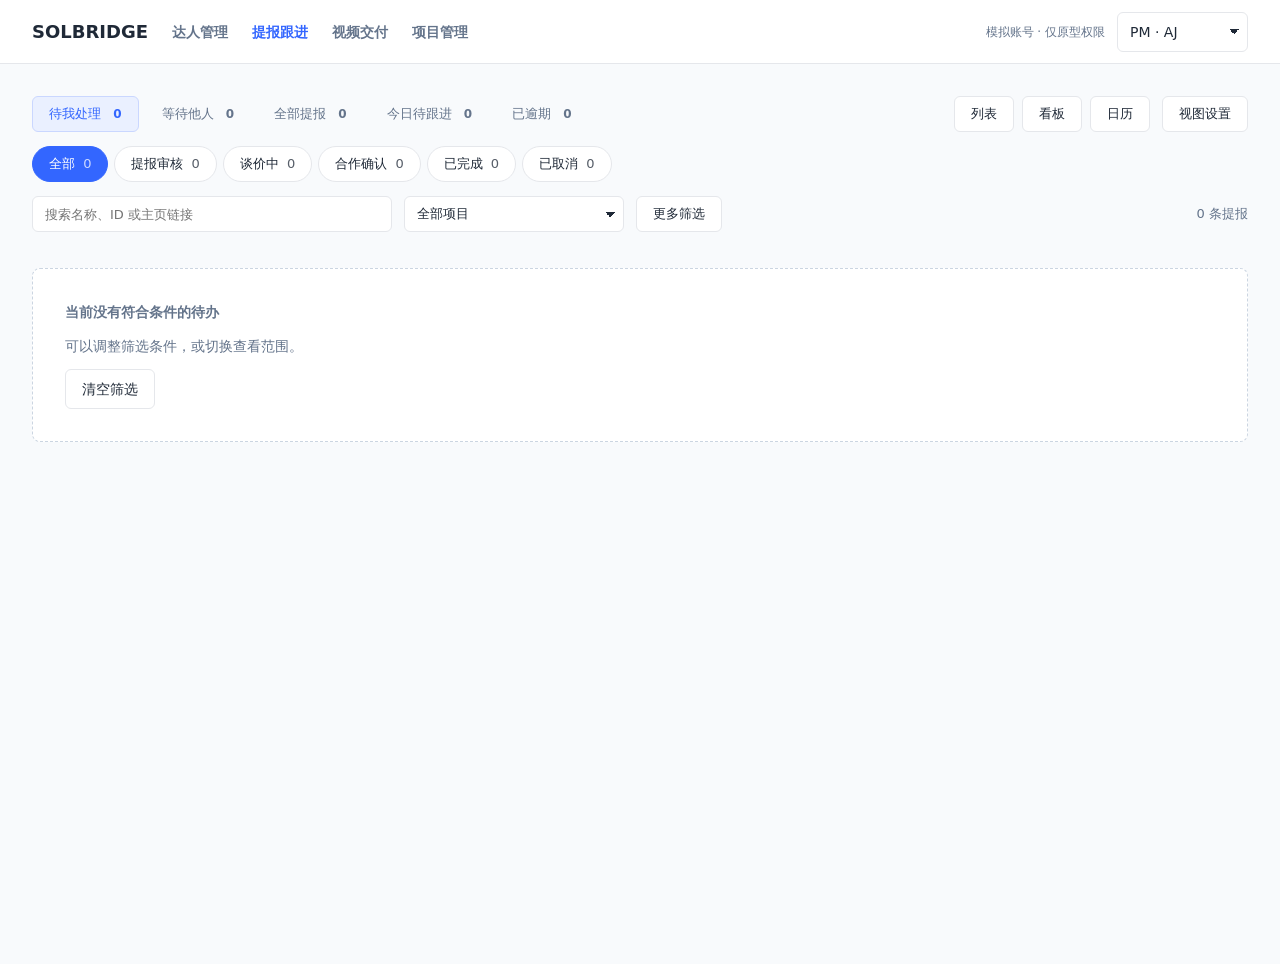
==== commit f7d9a14a: "feat: sync latest CRM proposal and video delivery frontend Include current proposal, quote, order, P" ====
--- a/index.html
+++ b/index.html
@@ -15,9 +15,9 @@
 #crm-preview .shell{grid-template-columns:185px minmax(0,1fr)}#crm-preview #crm-branches{margin:0 0 14px 10px;padding-left:8px;border-left:1px solid var(--line)}#crm-preview #crm-branches button{display:flex;justify-content:space-between;gap:8px;padding:7px 9px;margin-bottom:3px}#crm-preview #crm-branch-toggle{font-weight:600;display:flex;justify-content:space-between}#crm-preview .back{margin-top:14px}@media(max-width:650px){#crm-preview .shell{grid-template-columns:1fr}#crm-preview nav{display:block}#crm-preview nav button{width:100%}#crm-preview #crm-branches{display:flex;flex-wrap:wrap;gap:4px}#crm-preview #crm-branches button{width:auto}}
 
 #crm-preview{--canvas:#fff;--ink:#292b32;--line:#eeedf1;--brand:#3264ec;--soft:#f0edfa;border-radius:10px}
-#crm-preview .shell{position:relative;grid-template-columns:150px minmax(0,1fr);min-height:650px}#crm-preview nav{background:#1c1d24;color:#f0f0f4;padding:24px 9px}#crm-preview nav button{background:transparent;color:#c8c8d0;font-size:13px}#crm-preview nav button[aria-pressed=true]{background:#383944;color:#fff;border-color:transparent}#crm-preview nav small{color:#bcbcc6}#crm-preview #crm-branch-toggle{color:#fff}#crm-preview #crm-branches{margin-left:3px;border-color:#41424d;padding-left:3px}#crm-preview main{padding:22px 22px 22px 0}#crm-preview main>.row{padding-left:22px}#crm-preview .directory{display:grid;grid-template-columns:190px minmax(0,1fr);margin-top:20px;gap:22px}#crm-preview .filters{padding:0 18px 0 22px;border-right:1px solid var(--line)}#crm-preview .filters label{margin:20px 0;color:var(--dim);font-size:13px}#crm-preview .filter-foot{margin-top:34px;font-size:12px;color:var(--dim)}#crm-preview .results{min-width:0}#crm-preview .result-head{margin-bottom:16px}#crm-preview .list-label{display:flex;justify-content:space-between;color:var(--dim);font-size:12px;margin-bottom:10px}#crm-preview .creator-card{border:1px solid var(--line);border-radius:13px;padding:20px 17px;margin:12px 0;background:var(--paper);display:grid;grid-template-columns:minmax(0,1fr) auto;gap:18px}#crm-preview .creator-card.chosen{border-color:#a587c5;background:var(--soft)}#crm-preview .identity{display:flex;align-items:center;gap:12px;text-align:left;padding:0;border:0;background:transparent;min-width:0}#crm-preview .identity strong{font-size:16px}#crm-preview .identity small{display:block;font-size:12px}#crm-preview .avatar{display:inline-flex;align-items:center;justify-content:center;flex-shrink:0;width:46px;height:46px;border-radius:50%;background:#e8e2f2;color:#6c557e;font-size:22px}#crm-preview .numbers{align-self:center;text-align:right}#crm-preview .numbers small{display:block}#crm-preview .card-footer{grid-column:1/-1;display:flex;align-items:center;gap:12px;flex-wrap:wrap;font-size:12px}#crm-preview .card-footer button{margin-left:auto;font-size:13px;padding:5px 10px}#crm-preview .detail-drawer{position:absolute;top:0;right:0;width:82%;z-index:3;background:var(--paper);border-left:1px solid var(--line);box-shadow:-14px 0 35px #25233314;min-height:100%;padding-bottom:24px}#crm-preview .drawer-head{padding:18px 22px;border-bottom:1px solid var(--line);display:flex;align-items:center;justify-content:space-between}#crm-preview .drawer-head strong{font-size:18px}#crm-preview .drawer-head small{display:block}#crm-preview .drawer-layout{display:grid;grid-template-columns:190px minmax(0,1fr)}#crm-preview .profile-rail{padding:24px 18px;border-right:1px solid var(--line)}#crm-preview .profile-rail dd{margin:6px 0 20px}#crm-preview .profile-rail dt{color:var(--dim);font-size:12px}#crm-preview .profile-rail hr{border:0;border-top:1px solid var(--line);margin:24px 0}#crm-preview .account{background:var(--soft);padding:12px;border-radius:9px;overflow-wrap:anywhere}#crm-preview .profile-main{padding:24px 20px;min-width:0}#crm-preview .profile-hero{display:flex;align-items:center;gap:12px}#crm-preview .profile-stats{display:flex;justify-content:space-between;gap:12px;margin:26px 0}#crm-preview .profile-stats strong{display:block;font-size:20px}#crm-preview .detail-tabs{display:flex;gap:5px;border-bottom:1px solid var(--line);flex-wrap:wrap}#crm-preview .detail-tabs button{border:0;border-radius:0;background:transparent;color:var(--dim);padding:9px}#crm-preview .detail-tabs button[aria-pressed=true]{border-bottom:2px solid var(--ink);color:var(--ink)}#crm-preview .detail-drawer .box{border:0;border-radius:0;padding:10px 0;margin-top:16px}#crm-preview .detail-drawer .box h3 small{display:none}#crm-preview #drawer-message{color:var(--brand)}
-@media(max-width:800px){#crm-preview .directory{grid-template-columns:1fr}#crm-preview .filters{display:flex;flex-wrap:wrap;gap:10px;border:0;padding:0}#crm-preview .filters h3,#crm-preview .filter-foot{display:none}#crm-preview .filters label{margin:0;flex:1 1 120px}#crm-preview main{padding:18px}#crm-preview main>.row{padding:0}#crm-preview .drawer-layout{grid-template-columns:150px minmax(0,1fr)}#crm-preview .detail-drawer{width:90%}}
-@media(max-width:560px){#crm-preview .shell{grid-template-columns:1fr}#crm-preview nav{padding:10px}#crm-preview #crm-branches{margin-bottom:5px}#crm-preview .detail-drawer{width:100%}#crm-preview .drawer-layout{grid-template-columns:1fr}#crm-preview .profile-rail{border-right:0;border-bottom:1px solid var(--line);padding:16px}#crm-preview .profile-rail hr,#crm-preview .profile-rail .account,#crm-preview .profile-rail>h3,#crm-preview .profile-rail>small{display:none}#crm-preview .profile-rail dl{display:flex;align-items:center;flex-wrap:wrap;gap:8px;margin:0}#crm-preview .profile-rail dd{margin:0}#crm-preview .profile-main{padding:16px}#crm-preview header{flex-wrap:wrap}#crm-preview .creator-card{padding:14px}}
+#crm-preview .shell{position:relative;grid-template-columns:150px minmax(0,1fr);min-height:650px}#crm-preview nav{background:#1c1d24;color:#f0f0f4;padding:24px 9px}#crm-preview nav button{background:transparent;color:#c8c8d0;font-size:13px}#crm-preview nav button[aria-pressed=true]{background:#383944;color:#fff;border-color:transparent}#crm-preview nav small{color:#bcbcc6}#crm-preview #crm-branch-toggle{color:#fff}#crm-preview #crm-branches{margin-left:3px;border-color:#41424d;padding-left:3px}#crm-preview main{padding:22px 22px 22px 0}#crm-preview main>.row{padding-left:22px}#crm-preview .directory{display:grid;grid-template-columns:190px minmax(0,1fr);margin-top:20px;gap:22px}#crm-preview .filters{padding:0 18px 0 22px;border-right:1px solid var(--line)}#crm-preview .filters label{margin:20px 0;color:var(--dim);font-size:13px}#crm-preview .filter-foot{margin-top:34px;font-size:12px;color:var(--dim)}#crm-preview .results{min-width:0}#crm-preview .result-head{margin-bottom:16px}#crm-preview .list-label{display:flex;justify-content:space-between;color:var(--dim);font-size:12px;margin-bottom:10px}#crm-preview .creator-card{border:1px solid var(--line);border-radius:13px;padding:20px 17px;margin:12px 0;background:var(--paper);display:grid;grid-template-columns:minmax(0,1fr) auto;gap:18px}#crm-preview .creator-card.chosen{border-color:#a587c5;background:var(--soft)}#crm-preview .identity{display:flex;align-items:center;gap:12px;text-align:left;padding:0;border:0;background:transparent;min-width:0}#crm-preview .identity strong{font-size:16px}#crm-preview .identity small{display:block;font-size:12px}#crm-preview .avatar{display:inline-flex;align-items:center;justify-content:center;flex-shrink:0;width:46px;height:46px;border-radius:50%;background:#e8e2f2;color:#6c557e;font-size:22px}#crm-preview .numbers{align-self:center;text-align:right}#crm-preview .numbers small{display:block}#crm-preview .card-footer{grid-column:1/-1;display:flex;align-items:center;gap:12px;flex-wrap:wrap;font-size:12px}#crm-preview .card-footer button{margin-left:auto;font-size:13px;padding:5px 10px}#crm-preview .drawer-head strong{font-size:18px}#crm-preview .drawer-head small{display:block}#crm-preview .drawer-layout{display:grid;grid-template-columns:190px minmax(0,1fr)}#crm-preview .profile-rail{padding:24px 18px;border-right:1px solid var(--line)}#crm-preview .profile-rail dd{margin:6px 0 20px}#crm-preview .profile-rail dt{color:var(--dim);font-size:12px}#crm-preview .profile-rail hr{border:0;border-top:1px solid var(--line);margin:24px 0}#crm-preview .account{background:var(--soft);padding:12px;border-radius:9px;overflow-wrap:anywhere}#crm-preview .profile-hero{display:flex;align-items:center;gap:12px}#crm-preview .profile-stats{display:flex;justify-content:space-between;gap:12px;margin:26px 0}#crm-preview .profile-stats strong{display:block;font-size:20px}#crm-preview .detail-tabs button{border:0;border-radius:0;background:transparent;color:var(--dim);padding:9px}#crm-preview .detail-tabs button[aria-pressed=true]{border-bottom:2px solid var(--ink);color:var(--ink)}#crm-preview .detail-drawer .box{border:0;border-radius:0;padding:10px 0;margin-top:16px}#crm-preview .detail-drawer .box h3 small{display:none}#crm-preview #drawer-message{color:var(--brand)}
+@media(max-width:800px){#crm-preview .directory{grid-template-columns:1fr}#crm-preview .filters{display:flex;flex-wrap:wrap;gap:10px;border:0;padding:0}#crm-preview .filters h3,#crm-preview .filter-foot{display:none}#crm-preview .filters label{margin:0;flex:1 1 120px}#crm-preview main{padding:18px}#crm-preview main>.row{padding:0}#crm-preview .drawer-layout{grid-template-columns:150px minmax(0,1fr)}}
+@media(max-width:560px){#crm-preview .shell{grid-template-columns:1fr}#crm-preview nav{padding:10px}#crm-preview #crm-branches{margin-bottom:5px}#crm-preview .drawer-layout{grid-template-columns:1fr}#crm-preview .profile-rail{border-right:0;border-bottom:1px solid var(--line);padding:16px}#crm-preview .profile-rail hr,#crm-preview .profile-rail .account,#crm-preview .profile-rail>h3,#crm-preview .profile-rail>small{display:none}#crm-preview .profile-rail dl{display:flex;align-items:center;flex-wrap:wrap;gap:8px;margin:0}#crm-preview .profile-rail dd{margin:0}#crm-preview header{flex-wrap:wrap}#crm-preview .creator-card{padding:14px}}
 
 /* Top filter bar */
 #crm-preview main{padding:22px}
@@ -80,9 +80,7 @@
 #crm-preview{--header-height:64px;min-height:100vh;overflow:visible;padding-top:var(--header-height)}
 #crm-preview > header{position:fixed;inset:0 0 auto 0;width:100%;z-index:40;box-sizing:border-box}
 #crm-preview > .shell{display:block!important;min-height:0;width:100%}
-#crm-preview .detail-drawer{position:fixed;top:var(--header-height);right:0;bottom:0;width:82%;height:auto;min-height:0;overflow-y:auto;z-index:30;overscroll-behavior:contain}
-#crm-preview .drawer-head{position:sticky;top:0;background:var(--paper);z-index:2}
-@media(max-width:560px){#crm-preview .detail-drawer{width:100%}}
+@media(max-width:560px){}
 </style><style>
 #crm-preview .campaign-grid{display:grid;grid-template-columns:repeat(auto-fit,minmax(260px,1fr));gap:18px}
 #crm-preview .filters{grid-template-columns:repeat(auto-fit,minmax(160px,1fr))}
@@ -107,7 +105,7 @@
 #crm-preview .campaign-heading{display:grid;grid-template-columns:minmax(180px,250px) minmax(0,1fr) auto;gap:24px;align-items:center;margin-bottom:24px}
 #crm-preview .campaign-heading .dashboard{margin:0;gap:16px}
 #crm-preview .campaign-heading .dashboard .box{margin:0;padding:18px}
-#crm-preview .campaign-heading .dashboard h2{font-size:26px}
+#crm-preview .campaign-heading .dashboard h2{font-size:24px}
 #crm-preview .campaign-heading>button{justify-self:end}
 @media(max-width:1100px){#crm-preview .campaign-heading{grid-template-columns:1fr auto}#crm-preview .campaign-heading .dashboard{grid-column:1/-1;grid-row:2}}
 </style><style>
@@ -140,8 +138,8 @@
 #crm-preview .creator-horizontal:focus-visible{outline:2px solid var(--brand);outline-offset:3px}
 #crm-preview .creator-project-tags{display:inline-flex;flex-wrap:wrap;gap:5px;vertical-align:middle;max-width:100%}
 #crm-preview .creator-project-tags .creator-tag{overflow-wrap:anywhere;margin-bottom:6px}
-</style><link rel="stylesheet" href="./design-system/tokens.css?v=1"><link rel="stylesheet" href="./design-system/projects.css?v=20261008-flow3"><link rel="stylesheet" href="./design-system/header.css?v=20261007-final"></head><body><div id="crm-preview" class="ds-projects" aria-label="达人管理原型">
+</style><link rel="stylesheet" href="./design-system/tokens.css?v=20261009-type"><link rel="stylesheet" href="./design-system/projects.css?v=20261009-drawer-clean"><link rel="stylesheet" href="./design-system/header.css?v=20261009-type"><link rel="stylesheet" href="./design-system/drawer.css?v=20261019-quote-details-v2"><link rel="stylesheet" href="./design-system/operator-creators.css?v=20261014-creator-four-blocks"><link rel="stylesheet" href="./design-system/workflow.css?v=20261014-completed-order-prompt"></head><body><div id="crm-preview" class="ds-projects" aria-label="达人管理原型">
 
-<header><div class="brand">SOLBRIDGE </div><nav aria-label="主导航"><button data-page="creators">达人管理</button><button data-page="projects">项目管理</button><button data-page="followup">提报跟进</button></nav><span class="account-switch"><small>模拟账号 · 仅原型权限</small><select id="account" aria-label="切换模拟账号"></select></span></header>
+<header><div class="brand">SOLBRIDGE </div><nav aria-label="主导航"><button data-page="creators">达人管理</button><button data-page="followup">提报跟进</button><button data-page="delivery">视频交付</button><button data-page="projects">项目管理</button></nav><span class="account-switch"><small>模拟账号 · 仅原型权限</small><select id="account" aria-label="切换模拟账号"></select></span></header>
 <div class="shell"><main><div class="row"><div><h2 id="crm-title">达人管理</h2></div></div><div id="crm-content"></div><div id="crm-feedback" class="note" role="status" aria-live="polite"></div></main></div>
-</div><script type="module" src="./app.mjs?v=20261008-flow3"></script></body></html>+<div id="crm-save-toast" role="status" aria-live="polite" aria-atomic="true" hidden></div></div><script type="module" src="./preview-bootstrap.mjs?v=20261019-pm-self-managed"></script></body></html>
--- a/design-system/tokens.css
+++ b/design-system/tokens.css
@@ -2,6 +2,7 @@
 --space-1:4px;--space-2:8px;--space-3:12px;--space-4:16px;--space-6:24px;--space-8:32px;--space-10:40px;--space-12:48px;
 --brand:#3366ff;--primary-hover:#2952cc;--ink:#1f2937;--dim:#64748b;--text-muted:#94a3b8;--line:#e5e7eb;--strong-border:#cbd5e1;--page-bg:#f8fafc;--paper:#fff;
 --radius-control:6px;--radius-card:8px;--radius-panel:12px;
---type-page:600 24px/32px Inter,system-ui,sans-serif;--type-section:600 18px/28px Inter,system-ui,sans-serif;--type-card:600 16px/24px Inter,system-ui,sans-serif;--type-body:400 14px/22px Inter,system-ui,sans-serif;--type-medium:500 14px/22px Inter,system-ui,sans-serif;--type-label:400 13px/20px Inter,system-ui,sans-serif;--type-secondary:400 12px/18px Inter,system-ui,sans-serif;--type-kpi:600 28px/36px Inter,system-ui,sans-serif;
+--font-size-max:24px;--type-drawer-title:600 18px/26px Inter,system-ui,sans-serif;
+--type-page:600 24px/32px Inter,system-ui,sans-serif;--type-section:600 16px/24px Inter,system-ui,sans-serif;--type-card:600 16px/24px Inter,system-ui,sans-serif;--type-body:400 14px/22px Inter,system-ui,sans-serif;--type-medium:500 14px/22px Inter,system-ui,sans-serif;--type-label:400 13px/20px Inter,system-ui,sans-serif;--type-secondary:400 12px/18px Inter,system-ui,sans-serif;--type-kpi:600 24px/32px Inter,system-ui,sans-serif;
 --creator-columns:minmax(0,26fr) minmax(0,22fr) minmax(0,18fr) minmax(0,22fr) minmax(0,12fr);
 }
--- a/design-system/projects.css
+++ b/design-system/projects.css
@@ -52,11 +52,8 @@
 #crm-preview.ds-projects .box{margin:0;padding:var(--space-6);border:1px solid var(--line);border-radius:var(--radius-card);background:var(--paper);box-shadow:none}
 #crm-preview.ds-projects .campaign-grid .box{display:grid;gap:var(--space-3)}
 #crm-preview.ds-projects .ds-empty{padding:var(--space-8);color:var(--dim)}
-#crm-preview.ds-projects .detail-drawer{background:var(--paper)}
-#crm-preview.ds-projects .drawer-head,#crm-preview.ds-projects .profile-main{padding:var(--space-6)}
 #crm-preview.ds-projects .grid{gap:var(--space-6)}
 #crm-preview.ds-projects .actions{gap:var(--space-3);margin-top:var(--space-6)}
-#crm-preview.ds-projects .detail-tabs{gap:var(--space-2);margin:var(--space-6) 0}
 #crm-preview.ds-projects .profile-stats{gap:var(--space-6);margin:var(--space-6) 0}
 #crm-preview.ds-projects .member{display:flex;gap:var(--space-2);padding:var(--space-2)}
 #crm-preview.ds-projects .member input{width:auto;height:auto}
@@ -101,18 +98,13 @@
 #crm-preview.ds-projects .creator-project-tags{flex-wrap:wrap}
 #crm-preview.ds-projects .campaign-grid{grid-template-columns:repeat(3,minmax(0,1fr))}
 #crm-preview.ds-projects .ds-empty{display:grid;justify-items:start;gap:var(--space-3);background:var(--paper);border:1px dashed var(--strong-border);border-radius:var(--radius-card)}
-#crm-preview.ds-projects .detail-drawer{position:fixed;top:0;right:0;bottom:0;width:min(760px,90vw);height:100dvh;z-index:1000;overflow-y:auto;border-left:1px solid var(--line);box-shadow:-12px 0 48px #1f293725}
-#crm-preview.ds-projects .drawer-head{position:sticky;top:0;z-index:2;background:var(--paper);border-bottom:1px solid var(--line);display:flex;justify-content:space-between;align-items:center;gap:var(--space-4)}
-#crm-preview.ds-projects .profile-main{display:grid;gap:var(--space-6);overflow-wrap:anywhere}
 #crm-preview.ds-projects .profile-main .grid{display:grid;grid-template-columns:repeat(2,minmax(0,1fr));gap:var(--space-4)}
 #crm-preview.ds-projects .full{grid-column:1/-1}
 #crm-preview.ds-projects .profile-main .box{display:grid;gap:var(--space-3)}
 #crm-preview.ds-projects .profile-stats{display:grid;grid-template-columns:repeat(3,minmax(0,1fr));margin:0}
 #crm-preview.ds-projects .profile-stats strong{display:block;font:var(--type-section)}
 #crm-preview.ds-projects .profile-hero{display:flex;gap:var(--space-4);align-items:center}
-#crm-preview.ds-projects .detail-tabs{display:flex;margin:0}
 #crm-preview.ds-projects .detail-tabs button[aria-pressed=true]{border-color:var(--brand);color:var(--brand);background:#f1f5ff}
-#crm-preview.ds-projects .operation-panel{display:grid;gap:var(--space-4);padding-top:var(--space-6);border-top:1px solid var(--line);margin-top:var(--space-3)}
 #crm-preview.ds-projects .operation-panel form{padding:var(--space-4);border:1px solid var(--line);border-radius:var(--radius-card)}
 #crm-preview.ds-projects .operation-panel form[data-kind=reject],#crm-preview.ds-projects .operation-panel form[data-kind=decline]{background:var(--page-bg)}
 #crm-preview.ds-projects .operation-panel :is(form[data-kind=reject],form[data-kind=decline]) button{background:var(--paper);color:var(--ink);border-color:var(--strong-border)}
@@ -123,7 +115,7 @@
 #crm-preview.ds-projects #dialog-message[data-error=true]{color:#b42318;background:#fff1f0}
 #crm-preview.ds-projects #crm-feedback:not(:empty){margin-top:var(--space-6);padding:var(--space-4);background:#edf4ff;border-radius:var(--radius-card)}
 @media(max-width:1100px){#crm-preview.ds-projects .ds-summary,#crm-preview.ds-projects .campaign-grid{grid-template-columns:repeat(2,minmax(0,1fr))}}
-@media(max-width:700px){#crm-preview.ds-projects main{padding:var(--space-4)}#crm-preview.ds-projects .ds-summary{gap:var(--space-3)}#crm-preview.ds-projects .ds-metric{padding:var(--space-4)}#crm-preview.ds-projects .campaign-grid{grid-template-columns:1fr}#crm-preview.ds-projects .detail-drawer{width:100vw}#crm-preview.ds-projects .profile-main .grid{grid-template-columns:1fr}#crm-preview.ds-projects .drawer-head,#crm-preview.ds-projects .profile-main{padding:var(--space-4)}#crm-preview.ds-projects .ds-toolbar{grid-template-columns:repeat(2,minmax(0,1fr));padding:var(--space-4)}#crm-preview.ds-projects .ds-toolbar>label:first-child{grid-column:1/-1}}
+@media(max-width:700px){#crm-preview.ds-projects main{padding:var(--space-4)}#crm-preview.ds-projects .ds-summary{gap:var(--space-3)}#crm-preview.ds-projects .ds-metric{padding:var(--space-4)}#crm-preview.ds-projects .campaign-grid{grid-template-columns:1fr}#crm-preview.ds-projects .profile-main .grid{grid-template-columns:1fr}#crm-preview.ds-projects .ds-toolbar{grid-template-columns:repeat(2,minmax(0,1fr));padding:var(--space-4)}#crm-preview.ds-projects .ds-toolbar>label:first-child{grid-column:1/-1}}
 html,body{margin:0;padding:0;background:#f8fafc;font-family:Inter,system-ui,sans-serif}
 #crm-preview>header{position:fixed;top:0;left:0;right:0;z-index:100}
 #crm-preview.ds-projects a{color:var(--brand);text-decoration:none;overflow-wrap:anywhere}
@@ -136,12 +128,9 @@
 #crm-preview.ds-projects .actions{display:flex;flex-wrap:wrap;align-items:center}
 #crm-preview.ds-projects .creator-actions button{white-space:normal;height:auto;min-height:32px;font-size:12px;padding:6px 8px}
 #crm-preview.ds-projects .creator-actions button.primary{height:auto}
-#crm-preview.ds-projects .operation-panel{scroll-margin-top:88px}
 #crm-preview.ds-projects .profile-hero h2{font:var(--type-section);margin:0}
 /* Creator profile: compact identity, structured facts and a persistent action. */
 #crm-preview.ds-projects .creator-profile-drawer{width:min(640px,100vw);display:flex;flex-direction:column;overflow:hidden}
-#crm-preview.ds-projects .creator-profile-drawer .drawer-head{flex:none;padding:var(--space-4) var(--space-6);min-height:72px}
-#crm-preview.ds-projects .creator-profile-drawer .profile-main{flex:1;min-height:0;overflow-y:auto;align-content:start;gap:var(--space-6);padding:var(--space-6);background:var(--paper);overscroll-behavior:contain}
 #crm-preview.ds-projects .creator-overview{border:1px solid var(--line);border-radius:var(--radius-panel);padding:var(--space-6);background:linear-gradient(125deg,#f5f8ff,var(--paper) 65%)}
 #crm-preview.ds-projects .creator-identity{display:flex;gap:var(--space-4);align-items:center}
 #crm-preview.ds-projects .creator-identity>div{min-width:0}
@@ -178,7 +167,7 @@
 #crm-preview.ds-projects .creator-profile-footer>span{font:var(--type-secondary);color:var(--dim)}
 #crm-preview.ds-projects .creator-profile-footer button{flex-shrink:0}
 #crm-preview.ds-projects .creator-profile-drawer #dialog-message:empty{display:none}
-@media(max-width:560px){#crm-preview.ds-projects .creator-profile-drawer .profile-main{padding:var(--space-4);gap:var(--space-4)}#crm-preview.ds-projects .creator-overview{padding:var(--space-4)}#crm-preview.ds-projects .creator-kpis{gap:var(--space-2)}#crm-preview.ds-projects .creator-kpis strong{font-size:21px}#crm-preview.ds-projects .creator-profile-footer{padding:var(--space-3) var(--space-4)}#crm-preview.ds-projects .creator-profile-footer>span{max-width:140px}#crm-preview.ds-projects .creator-projects button{flex-wrap:wrap}#crm-preview.ds-projects .creator-projects .status{max-width:100%;height:auto}}
+@media(max-width:560px){#crm-preview.ds-projects .creator-overview{padding:var(--space-4)}#crm-preview.ds-projects .creator-kpis{gap:var(--space-2)}#crm-preview.ds-projects .creator-kpis strong{font-size:21px}#crm-preview.ds-projects .creator-profile-footer{padding:var(--space-3) var(--space-4)}#crm-preview.ds-projects .creator-profile-footer>span{max-width:140px}#crm-preview.ds-projects .creator-projects button{flex-wrap:wrap}#crm-preview.ds-projects .creator-projects .status{max-width:100%;height:auto}}
 /* Shared workflow workspace: each presentation uses the same order selection. */
 #crm-preview.ds-projects .view-toolbar,#crm-preview.ds-projects .view-tools,#crm-preview.ds-projects .segmented,#crm-preview.ds-projects .saved-views{display:flex;align-items:center;gap:8px;flex-wrap:wrap}
 #crm-preview.ds-projects .view-toolbar{justify-content:space-between}
@@ -207,12 +196,8 @@
 #crm-preview.ds-projects .unscheduled h3,#crm-preview.ds-projects .unscheduled p{flex-basis:100%}
 #crm-preview.ds-projects .coop-summary{display:grid;gap:8px;padding:20px;border:1px solid #dbe5ff;border-radius:12px;background:linear-gradient(120deg,#f1f5ff,white)}
 #crm-preview.ds-projects .coop-summary .status{justify-self:start}
-#crm-preview.ds-projects .operation-panel{padding:20px;background:#f8faff;border:1px solid #dbe5ff;border-radius:12px;margin-top:20px}
 #crm-preview.ds-projects .operation-panel>button{justify-self:start;height:auto;min-height:40px}
 #crm-preview.ds-projects .operation-panel form{background:white}
-#crm-preview.ds-projects .progress-track{display:flex;gap:8px;list-style:none;overflow-x:auto;padding:16px 0;margin:0}
-#crm-preview.ds-projects .progress-track li{flex-shrink:0;padding:8px 12px;border-radius:20px;background:#f1f5f9;font-size:12px;color:var(--dim)}
-#crm-preview.ds-projects .progress-track li[aria-current]{background:var(--brand);color:white}
 #crm-preview.ds-projects .delivery-version{padding:16px;border:1px solid var(--line);border-radius:10px;margin-bottom:12px;overflow-wrap:anywhere}
 #crm-preview.ds-projects summary{cursor:pointer;font-weight:600;padding:8px 0}
 #crm-preview.ds-projects .review-entry{padding:12px 0;border-top:1px solid var(--line);margin-top:12px;overflow-wrap:anywhere}
@@ -228,8 +213,52 @@
 #crm-preview.ds-projects .stage-distribution{display:grid;grid-template-columns:repeat(auto-fit,minmax(130px,1fr));gap:12px;margin-top:16px}
 #crm-preview.ds-projects .stage-distribution button{height:auto;padding:12px;display:flex;justify-content:space-between;gap:8px}
 #crm-preview.ds-projects progress{display:block;width:100%;height:14px;margin:16px 0;accent-color:var(--brand)}
-#crm-preview.ds-projects .profile-main>.creator-section{margin-top:16px}
 #crm-preview.ds-projects .orders small{white-space:normal;max-width:220px}
 #crm-preview.ds-projects .status{height:auto;min-height:24px;white-space:normal}
 #crm-preview.ds-projects .creator-facts dd{word-break:break-word}
-@media(max-width:700px){#crm-preview.ds-projects .view-tools{width:100%}#crm-preview.ds-projects .calendar-panel{padding:12px}#crm-preview.ds-projects .operation-panel{padding:12px}#crm-preview.ds-projects .coop-summary{padding:16px}#crm-preview.ds-projects .ds-summary{grid-template-columns:repeat(2,minmax(0,1fr))}#crm-preview.ds-projects .saved-view-row{flex-wrap:wrap}}
+@media(max-width:700px){#crm-preview.ds-projects .view-tools{width:100%}#crm-preview.ds-projects .calendar-panel{padding:12px}#crm-preview.ds-projects .coop-summary{padding:16px}#crm-preview.ds-projects .ds-summary{grid-template-columns:repeat(2,minmax(0,1fr))}#crm-preview.ds-projects .saved-view-row{flex-wrap:wrap}}
+#crm-preview.ds-projects .creator-project-progress-list{display:flex;flex-direction:column;gap:10px;align-items:stretch}
+#crm-preview.ds-projects .creator-project-progress{display:flex;flex-direction:column;align-items:flex-start;gap:6px;height:auto;min-height:88px;padding:12px;text-align:left;background:#f5f8ff;border:1px solid #e0e8ff;border-radius:8px;white-space:normal;overflow-wrap:anywhere;width:100%;min-width:0}
+#crm-preview.ds-projects .creator-project-progress strong{font-size:14px;color:var(--ink)}
+#crm-preview.ds-projects .creator-project-progress span{font-size:12px;color:var(--brand)}
+#crm-preview.ds-projects .creator-project-progress small,#crm-preview.ds-projects .creator-project-empty{font-size:12px;color:var(--dim)}
+#crm-preview.ds-projects .creator-card-platform{font-size:12px;margin:8px 0;overflow-wrap:anywhere}
+#crm-preview.ds-projects .creator-card-platform a{color:var(--brand);text-decoration:none}
+#crm-preview.ds-projects .compact-controls{position:relative;display:flex;flex-direction:column;gap:12px;padding:12px 0;min-width:0}
+#crm-preview.ds-projects .compact-top,#crm-preview.ds-projects .compact-view,#crm-preview.ds-projects .compact-search{display:flex;align-items:center;gap:12px;min-width:0}
+#crm-preview.ds-projects .compact-top{justify-content:space-between}
+#crm-preview.ds-projects .compact-controls button,#crm-preview.ds-projects .compact-controls input:not([type=checkbox]),#crm-preview.ds-projects .compact-controls select{height:36px;font-size:13px;margin:0}
+#crm-preview.ds-projects .compact-controls .queue-tabs,#crm-preview.ds-projects .compact-controls .stage-tabs{margin:0;gap:6px;flex-wrap:nowrap}
+#crm-preview.ds-projects .compact-controls .stage-tabs{overflow-x:auto;padding:2px 0;min-height:40px}
+#crm-preview.ds-projects .compact-controls .stage-tabs button{flex-shrink:0;white-space:nowrap}
+#crm-preview.ds-projects .compact-search>input{flex:1;min-width:160px;max-width:360px}
+#crm-preview.ds-projects .compact-search>select{width:220px;min-width:0;text-overflow:ellipsis}
+#crm-preview.ds-projects .compact-result{margin-left:auto;white-space:nowrap;color:var(--dim);font-size:13px}
+#crm-preview.ds-projects .compact-extra{display:grid;grid-template-columns:repeat(4,minmax(0,1fr));gap:12px;padding:12px;background:var(--paper);border:1px solid var(--line);border-radius:8px}
+#crm-preview.ds-projects .compact-extra label,#crm-preview.ds-projects .compact-settings label{display:flex;flex-direction:column;gap:6px;font-size:12px;color:var(--dim);min-width:0}
+#crm-preview.ds-projects .compact-settings{position:absolute;z-index:4;top:52px;right:0;width:300px;max-width:100%;padding:16px;background:var(--paper);border:1px solid var(--line);border-radius:8px;box-shadow:0 8px 30px #172a4a22;display:grid;gap:12px;max-height:65vh;overflow:auto}
+#crm-preview.ds-projects .compact-settings .inline-check{flex-direction:row;align-items:center}
+#crm-preview.ds-projects .compact-saved{display:grid;gap:8px;min-width:0}
+#crm-preview.ds-projects .compact-saved button{height:auto;min-height:36px;white-space:normal;overflow-wrap:anywhere;text-align:left}
+#crm-preview.ds-projects .compact-view>[data-view-settings]{max-width:240px;overflow:hidden;text-overflow:ellipsis;white-space:nowrap}
+#crm-preview.ds-projects .filter-chips{display:flex;flex-wrap:wrap;gap:8px}
+#crm-preview.ds-projects .filter-chips button{height:auto;min-height:28px;background:#edf2ff;color:var(--brand);white-space:normal;text-align:left}
+@media(max-width:900px){#crm-preview.ds-projects .compact-top{flex-wrap:wrap}#crm-preview.ds-projects .compact-view{margin-left:auto}#crm-preview.ds-projects .compact-search{flex-wrap:wrap}}
+@media(max-width:600px){#crm-preview.ds-projects .compact-controls .queue-tabs{width:100%;display:flex}#crm-preview.ds-projects .compact-controls .queue-tabs button{padding:0 8px;flex:1;font-size:12px}#crm-preview.ds-projects .compact-view{margin-left:0;flex-wrap:wrap}#crm-preview.ds-projects .compact-search>input{flex-basis:100%;max-width:none}#crm-preview.ds-projects .compact-search>select{flex:1;width:140px}#crm-preview.ds-projects .compact-extra{grid-template-columns:1fr}#crm-preview.ds-projects .compact-settings{top:96px}#crm-preview.ds-projects .compact-result{margin-left:0}}
+
+/* V3 shared overlay and standard-density lists. */
+#crm-preview.ds-projects .orders tbody tr{height:60px}
+#crm-preview.ds-projects .orders thead tr{height:44px}
+#crm-preview.ds-projects .orders td{font-size:14px}
+#crm-preview.ds-projects .orders tr:focus-within{background:#eff6ff}
+@media(max-width:700px){}
+
+/* Whole-row drawer entry, while nested links and actions keep their behavior. */
+#crm-preview.ds-projects .orders tr[data-detail-row]{cursor:pointer}
+#crm-preview.ds-projects .orders tr[data-detail-row]:hover{background:#f0f5ff}
+#crm-preview.ds-projects .orders tr[data-detail-row]:focus-visible{outline:2px solid var(--brand);outline-offset:-2px;background:#eff6ff}
+
+/* Explicit heading scale prevents inherited browser or legacy heading sizes. */
+#crm-preview.ds-projects h1{font:var(--type-page)}
+#crm-preview.ds-projects h2{font:var(--type-drawer-title)}
+#crm-preview.ds-projects h3{font:var(--type-section)}
--- a/design-system/drawer.css
+++ b/design-system/drawer.css
@@ -0,0 +1,570 @@
+/* Shared drawer layout. Own sizing and scroll rules here, not in page styles. */
+#crm-preview.ds-projects .detail-drawer{
+ position:fixed;inset:0 0 0 auto;z-index:1000;
+ width:560px;min-width:min(360px,100vw);max-width:min(720px,100vw);
+ height:100dvh;min-height:0;padding:0;display:flex;flex-direction:column;
+ overflow:hidden;resize:horizontal;background:var(--paper);
+ border-left:1px solid var(--line);box-shadow:-12px 0 48px #1f293725;
+}
+#crm-preview.ds-projects .drawer-head{
+ position:relative;flex:0 0 auto;display:flex;align-items:center;justify-content:space-between;
+ gap:16px;padding:16px 24px;min-height:64px;border-bottom:1px solid var(--line);background:var(--paper);
+}
+#crm-preview.ds-projects .drawer-head strong{font:var(--type-drawer-title);min-width:0;overflow-wrap:anywhere}
+#crm-preview.ds-projects .drawer-head button{flex:none}
+#crm-preview.ds-projects .profile-main{
+ flex:1 1 0;min-height:0;min-width:0;display:flex;flex-direction:column;
+ gap:20px;padding:24px;overflow-y:auto;overflow-x:hidden;overscroll-behavior:contain;
+ scrollbar-gutter:stable;overflow-wrap:anywhere;
+}
+/* Children retain their natural heights inside the only scrolling region. */
+#crm-preview.ds-projects .profile-main>*{flex:0 0 auto;min-width:0;margin-block:0}
+#crm-preview.ds-projects .detail-drawer h2{font:var(--type-drawer-title)}
+#crm-preview.ds-projects .detail-drawer h3{font:var(--type-section)}
+#crm-preview.ds-projects .detail-drawer :is(p,dd,input,textarea,select,button){font-size:14px;line-height:1.6}
+#crm-preview.ds-projects .detail-drawer :is(small,dt,.status){font-size:12px;line-height:1.5}
+#crm-preview.ds-projects .detail-tabs{display:flex;flex-wrap:wrap;gap:8px;margin:0;padding:0 0 8px;border-bottom:1px solid var(--line)}
+#crm-preview.ds-projects .detail-tabs button{height:auto;min-height:36px;padding:6px 12px;white-space:normal}
+#crm-preview.ds-projects .progress-track{display:flex;flex-wrap:wrap;gap:8px;list-style:none;padding:0;margin:0;overflow:visible}
+#crm-preview.ds-projects .progress-track li{flex:0 0 auto;padding:6px 10px;border-radius:16px;background:#f1f5f9;font-size:12px;line-height:20px;color:var(--dim);white-space:normal}
+#crm-preview.ds-projects .progress-track li[aria-current]{background:var(--brand);color:white}
+#crm-preview.ds-projects .operation-panel{display:grid;gap:16px;padding:16px;background:#f8faff;border:1px solid #dbe5ff;border-radius:12px;margin:0;scroll-margin-top:16px}
+#crm-preview.ds-projects .detail-drawer .coop-summary{padding:16px;gap:8px}
+#crm-preview.ds-projects #dialog-message:empty{display:none}
+@media(max-width:700px){
+ #crm-preview.ds-projects .detail-drawer{width:100vw;max-width:100vw;resize:none}
+ #crm-preview.ds-projects .drawer-head{padding:16px}
+ #crm-preview.ds-projects .profile-main{padding:16px;gap:16px}
+}
+
+#crm-preview.ds-projects .drawer-backdrop{position:fixed;inset:0;z-index:999;width:100%;height:100dvh;padding:0;border:0;border-radius:0;background:#15243a35;cursor:default}
+#crm-preview.ds-projects .drawer-backdrop:hover{background:#15243a35}
+#crm-preview.ds-projects .detail-drawer{width:min(640px,100vw);max-width:100vw;resize:none}
+#crm-preview.ds-projects .detail-drawer.is-wide{width:min(920px,100vw)}
+#crm-preview.ds-projects .drawer-head-actions{display:flex;align-items:center;gap:8px;flex:none}
+#crm-preview.ds-projects .drawer-head-actions button{height:32px;padding:0 10px;font-size:12px}
+#crm-preview.ds-projects .drawer-peer-actions{display:flex;align-items:center;gap:8px}
+#crm-preview.ds-projects .drawer-peer-actions button{display:grid;place-items:center;width:32px;height:32px;min-height:32px;padding:0}
+#crm-preview.ds-projects .drawer-peer-actions button:disabled{opacity:.4;cursor:default}
+#crm-preview.ds-projects .drawer-peer-actions svg{display:block;pointer-events:none}
+#crm-preview.ds-projects .detail-drawer>.detail-tabs{flex:none;padding:12px 24px;margin:0;gap:8px;background:var(--paper)}
+#crm-preview.ds-projects .detail-tabs [aria-pressed=true]{background:#edf2ff;color:var(--brand);border-color:#cbd8ff}
+#crm-preview.ds-projects .detail-drawer>#dialog-message:not(:empty){flex:none;margin:8px 24px;padding:10px 12px;max-height:100px;overflow:auto}
+#crm-preview.ds-projects .detail-drawer .profile-main{background:#f8fafc}
+#crm-preview.ds-projects .detail-drawer .creator-section,#crm-preview.ds-projects .detail-drawer .coop-summary,#crm-preview.ds-projects .detail-drawer .creator-overview{background:var(--paper);border:1px solid var(--line);border-radius:12px;padding:20px}
+#crm-preview.ds-projects .detail-drawer .creator-section{display:grid;gap:16px}
+#crm-preview.ds-projects .detail-drawer .creator-facts{background:transparent;padding:0;gap:16px 24px}
+#crm-preview.ds-projects .detail-drawer .creator-facts dd{margin:0;color:var(--ink);line-height:1.7}
+#crm-preview.ds-projects .detail-drawer .creator-facts dt{color:var(--dim)}
+#crm-preview.ds-projects .detail-drawer .account-profile:last-child{border-bottom:0;padding-bottom:0}
+#crm-preview.ds-projects .detail-drawer .account-profile small{margin-top:4px}
+#crm-preview.ds-projects .detail-drawer .operation-panel{border-left:3px solid var(--brand);background:var(--paper)}
+@media(max-width:700px){
+ #crm-preview.ds-projects .drawer-head-actions [data-drawer-width]{display:none}
+ #crm-preview.ds-projects .detail-drawer>.detail-tabs{padding:10px 16px;flex-wrap:nowrap;overflow-x:auto}
+ #crm-preview.ds-projects .detail-drawer>.detail-tabs button{flex:none}
+ #crm-preview.ds-projects .detail-drawer .creator-section,#crm-preview.ds-projects .detail-drawer .coop-summary,#crm-preview.ds-projects .detail-drawer .creator-overview{padding:16px}
+ #crm-preview.ds-projects .detail-drawer>#dialog-message:not(:empty){margin:8px 16px}
+}
+@media(max-width:420px){#crm-preview.ds-projects .detail-drawer .creator-facts{grid-template-columns:1fr}}
+
+/* Single-creator intake stays centered above the creator list. */
+#crm-preview.ds-projects .detail-drawer.creator-modal{
+ inset:50% auto auto 50%;transform:translate(-50%,-50%);width:min(680px,calc(100vw - 32px));
+ min-width:0;max-width:calc(100vw - 32px);height:auto;max-height:calc(100dvh - 48px);
+ border:1px solid var(--line);border-radius:16px;box-shadow:0 24px 80px #15243a30;
+}
+#crm-preview.ds-projects .creator-modal .profile-main{flex:0 1 auto;scrollbar-gutter:auto}
+#crm-preview.ds-projects .creator-modal .actions{justify-content:flex-end;gap:12px}
+#crm-preview.ds-projects .creator-modal form>.actions{position:sticky;bottom:-24px;background:var(--paper);padding:16px 0;margin-top:24px;border-top:1px solid var(--line)}
+#crm-preview.ds-projects .detail-drawer.creator-saved-modal{width:min(480px,calc(100vw - 32px))}
+#crm-preview.ds-projects .creator-saved-content{text-align:center;padding:8px 0 16px}
+#crm-preview.ds-projects .creator-saved-content p{margin:12px 0 0}
+#crm-preview.ds-projects .creator-saved-icon{display:inline-flex;align-items:center;justify-content:center;width:48px;height:48px;border-radius:50%;background:#e9f8ef;color:#15803d;font-size:26px;margin-bottom:16px}
+@media(max-width:700px){#crm-preview.ds-projects .creator-modal form>.actions{bottom:-16px}#crm-preview.ds-projects .creator-modal .grid{grid-template-columns:1fr}}
+
+#crm-preview.ds-projects .creator-profile-footer{justify-content:flex-end}
+
+#crm-preview.ds-projects .creator-profile-drawer .profile-main{gap:16px}
+#crm-preview.ds-projects .compact-identity{display:flex;align-items:baseline;gap:12px;flex-wrap:wrap}
+#crm-preview.ds-projects .compact-identity h2{font-size:20px;margin:0}
+#crm-preview.ds-projects .compact-identity small{color:var(--dim)}
+#crm-preview.ds-projects .detail-drawer .compact-section{padding:16px;gap:12px}
+#crm-preview.ds-projects .compact-section h3{margin:0}
+#crm-preview.ds-projects .compact-facts{display:grid;grid-template-columns:repeat(3,minmax(0,1fr));gap:12px 16px}
+#crm-preview.ds-projects .compact-facts .full{grid-column:1/-1}
+#crm-preview.ds-projects .compact-facts dd{overflow-wrap:anywhere;white-space:pre-wrap}
+#crm-preview.ds-projects .compact-account{padding:12px 0;border-top:1px solid var(--line)}
+#crm-preview.ds-projects .compact-account p{margin:8px 0 4px}
+#crm-preview.ds-projects .compact-account p span{margin-left:24px}
+#crm-preview.ds-projects .compact-account small{color:var(--dim)}
+#crm-preview.ds-projects .compact-section .actions{display:flex;justify-content:flex-end;gap:8px}
+@media(max-width:480px){#crm-preview.ds-projects .compact-facts{grid-template-columns:repeat(2,minmax(0,1fr))}}
+
+/* Shared form rule: dropdown chevron right inset 8px; reserve 32px for text. */
+#crm-preview{--select-arrow-inset:8px}
+#crm-preview select{appearance:none;-webkit-appearance:none;padding-right:32px!important;background-image:linear-gradient(45deg,transparent 50%,currentColor 50%),linear-gradient(135deg,currentColor 50%,transparent 50%)!important;background-position:calc(100% - 13px) 50%,calc(100% - var(--select-arrow-inset)) 50%!important;background-size:5px 5px!important;background-repeat:no-repeat!important}
+#crm-preview input[type=number]{appearance:textfield;-moz-appearance:textfield}
+#crm-preview input[type=number]::-webkit-inner-spin-button,#crm-preview input[type=number]::-webkit-outer-spin-button{-webkit-appearance:none;margin:0}
+#crm-preview.ds-projects .intake-platform{padding:16px;border:1px solid var(--line);border-radius:10px;background:var(--paper);margin-top:12px}
+#crm-preview.ds-projects .intake-platform h3{margin:0}
+#crm-preview.ds-projects .intake-platform .grid{margin-top:12px;gap:12px}
+#crm-preview.ds-projects .intake-account+.intake-account{margin-top:14px;border-top:1px solid var(--line);padding-top:14px}
+#crm-preview.ds-projects .intake-platforms{min-width:0}
+#crm-preview.ds-projects .intake-platforms .section-heading{flex-wrap:wrap;gap:8px}
+
+/* Successful saves share a non-blocking five-second notice above all dialogs. */
+#crm-preview #crm-save-toast{position:fixed;top:16px;left:50%;transform:translateX(-50%);z-index:10000;max-width:calc(100vw - 32px);width:max-content;box-sizing:border-box;padding:12px 20px;border:1px solid #b7dfc5;border-radius:8px;background:#f0fdf4;color:#166534;box-shadow:0 6px 24px #0000001a;font-size:14px;line-height:1.5;pointer-events:none}
+#crm-preview #crm-save-toast[hidden]{display:none}
+
+#crm-preview.ds-projects .compact-identity{align-items:flex-start;justify-content:space-between;gap:12px 20px}
+#crm-preview .compact-name{display:flex;align-items:baseline;gap:12px;flex-wrap:wrap;min-width:0;flex:1}
+#crm-preview .compact-name h2{overflow-wrap:anywhere}
+#crm-preview .compact-name small{white-space:nowrap;font-variant-numeric:tabular-nums}
+#crm-preview .compact-people{display:grid;gap:4px;margin:0;max-width:45%;font-size:13px}
+#crm-preview .compact-people>div{display:flex;gap:8px;align-items:baseline}
+#crm-preview .compact-people dt{color:var(--dim);white-space:nowrap}
+#crm-preview .compact-people dd{margin:0;overflow-wrap:anywhere}
+#crm-preview.ds-projects .detail-drawer .compact-basic{border:0;border-radius:0;background:transparent;box-shadow:none;padding:0;gap:10px}
+#crm-preview.ds-projects .detail-drawer .compact-basic .compact-facts{gap:8px 20px}
+#crm-preview.ds-projects .detail-drawer .compact-basic .compact-facts>div{display:flex;align-items:baseline;gap:8px}
+#crm-preview .compact-basic .compact-facts dt{flex-shrink:0}
+@media(max-width:600px){#crm-preview .compact-people{max-width:100%;width:100%}}
+
+/* Proposal basics stay together in the compact drawer header. */
+#crm-preview.ds-projects .proposal-drawer .drawer-head{align-items:flex-start;padding:16px 20px;gap:12px}
+#crm-preview .proposal-header{min-width:0;flex:1;display:grid;grid-template-columns:minmax(0,1fr) auto;gap:6px 16px}
+#crm-preview .proposal-header-title{display:flex;align-items:center;gap:10px;flex-wrap:wrap;min-height:32px;grid-column:1;grid-row:1}
+#crm-preview.ds-projects .proposal-header-title>strong{font-size:18px;line-height:1.4}
+#crm-preview .proposal-header-title .status{padding:2px 8px;white-space:nowrap}
+#crm-preview .proposal-header-meta,#crm-preview .proposal-header-people{display:flex;flex-wrap:wrap;gap:3px 12px;color:var(--dim);font-size:12px;line-height:1.6;overflow-wrap:anywhere}
+#crm-preview .proposal-header-meta{grid-column:1/-1;grid-row:2}
+#crm-preview .proposal-header-email{min-width:0;flex:1 1 160px;overflow:hidden;text-overflow:ellipsis;white-space:nowrap}
+#crm-preview .proposal-header-people{grid-column:2;grid-row:1;align-self:start;align-items:center;min-height:32px;white-space:nowrap}
+#crm-preview .proposal-header-meta a{color:inherit;text-decoration:none}
+#crm-preview .proposal-header-meta a:hover{text-decoration:underline;color:var(--brand)}
+#crm-preview.ds-projects .proposal-drawer>.detail-tabs{padding:8px 20px;gap:16px}
+#crm-preview.ds-projects .proposal-drawer>.detail-tabs button{border:0;border-radius:0;background:transparent;padding:5px 0;min-height:30px;font-size:13px}
+#crm-preview.ds-projects .proposal-drawer>.detail-tabs button[aria-pressed=true]{box-shadow:0 2px var(--brand)}
+#crm-preview.ds-projects .proposal-drawer .profile-main{padding:16px 20px;gap:14px}
+@media(max-width:480px){#crm-preview.ds-projects .proposal-drawer .drawer-head{padding:12px 16px}#crm-preview.ds-projects .proposal-drawer .profile-main{padding:16px}#crm-preview .proposal-header{grid-template-columns:minmax(0,1fr)}#crm-preview .proposal-header-people{grid-column:1;grid-row:3;min-height:0}}
+
+#crm-preview.ds-projects .proposal-drawer .package-summary{position:relative;padding:14px 16px;gap:8px;border-radius:8px}
+#crm-preview .package-heading{display:flex;align-items:center;gap:12px;min-height:28px;padding-right:36px}
+#crm-preview.ds-projects .package-heading h3{margin:0;font-size:14px}
+#crm-preview .package-heading h3 small{margin-left:6px;color:var(--dim);font-weight:400}
+#crm-preview.ds-projects .package-summary p{margin:0;font-size:13px;line-height:1.6}
+#crm-preview .package-summary .cooperation-notes{color:var(--dim);white-space:pre-wrap;overflow-wrap:anywhere}
+#crm-preview .package-summary>details{border-top:1px solid var(--line);padding-top:8px;margin-top:4px}
+#crm-preview.ds-projects .package-summary>.proposal-editor:not([open]){position:absolute;top:12px;right:14px;border:0;padding:0;margin:0}
+#crm-preview.ds-projects .proposal-edit-toggle{display:grid;place-items:center;width:28px;height:28px;min-height:28px;padding:0;list-style:none;border:1px solid transparent;border-radius:6px;color:var(--dim)}
+#crm-preview .proposal-edit-toggle::-webkit-details-marker{display:none}
+#crm-preview .proposal-edit-toggle svg{display:block;pointer-events:none}
+#crm-preview .proposal-edit-toggle:hover{background:#f1f5f9;color:var(--brand)}
+#crm-preview .proposal-editor[open]>.proposal-edit-toggle{position:absolute;top:12px;right:14px;color:var(--brand);background:#edf2ff}
+#crm-preview .proposal-editor form>.actions{margin-top:12px}
+#crm-preview.ds-projects .proposal-history>summary{padding:2px 0;font-size:12px;font-weight:500;color:var(--dim)}
+
+#crm-preview.ds-projects .proposal-drawer .quote-panel{padding:16px;gap:12px}
+#crm-preview .quote-panel h3{margin:0}
+#crm-preview .quote-heading{display:flex;align-items:center;justify-content:space-between;gap:12px}
+#crm-preview .quote-round-count{font-size:12px;color:var(--dim);white-space:nowrap}
+#crm-preview.ds-projects .quote-progress{margin:0;font-size:12px;color:var(--dim);line-height:1.6}
+#crm-preview.ds-projects .quote-waiting{margin:0;padding:10px 12px;border:1px solid #f0dfb6;border-radius:8px;background:#fffaf0;color:#976318;font-size:13px;line-height:1.6}
+#crm-preview .quote-timeline{display:grid;gap:8px}
+#crm-preview .quote-entry{display:flex;align-items:flex-start;gap:12px;padding:12px;border:1px solid var(--line);border-radius:10px;background:#fafafa}
+#crm-preview .quote-entry.quote-reply{border-color:#dbe7ff;background:#f7faff}
+#crm-preview .quote-badge{flex-shrink:0;padding:2px 7px;border-radius:4px;background:#e9eaec;color:#555;font-size:12px;font-weight:600}
+#crm-preview .quote-reply .quote-badge{background:#e0ebff;color:#315abd}
+#crm-preview .quote-entry-body{min-width:0;flex:1}
+#crm-preview.ds-projects .quote-entry p{margin:0;font-size:14px;white-space:pre-wrap;overflow-wrap:anywhere}
+#crm-preview .quote-entry small{display:block;margin-top:4px;color:var(--dim)}
+#crm-preview .quote-entry p span{color:var(--dim)}
+#crm-preview .quote-composer{display:grid;grid-template-columns:minmax(0,1fr) minmax(0,1.2fr) auto;gap:8px;align-items:end}
+#crm-preview .quote-composer label{display:grid;gap:4px;min-width:0;font-size:12px;color:var(--dim)}
+#crm-preview .quote-composer input{width:100%;min-width:0;box-sizing:border-box}
+#crm-preview.ds-projects .proposal-drawer .quote-composer :is(input,button){height:36px;min-height:36px;margin:0;padding:6px 10px;font-size:13px}
+#crm-preview .quote-decisions{display:grid;grid-template-columns:minmax(0,1fr);align-items:start;gap:8px;border-top:1px solid var(--line);padding-top:8px}
+#crm-preview.ds-projects .quote-decisions>details{border:0;padding:0;margin:0;min-width:0}
+#crm-preview.ds-projects .quote-decisions>details>summary{padding:4px 0;font-size:13px;font-weight:500}
+#crm-preview.ds-projects .quote-decisions>.alternate-actions>summary{color:var(--dim)}
+#crm-preview.ds-projects .quote-decisions>.alternate-actions{margin-left:0;width:100%}
+#crm-preview .quote-decisions>:not(details){width:100%;box-sizing:border-box}
+#crm-preview .quote-response>summary{color:var(--brand);cursor:pointer}
+#crm-preview .quote-response .quote-composer{margin-top:10px}
+#crm-preview.ds-projects .proposal-drawer .quote-feedback{justify-self:start;font-size:13px;min-height:32px;padding:5px 10px}
+#crm-preview.ds-projects .quote-limit{margin:0;padding:10px 12px;background:#fffbeb;color:#986723;border:1px solid #f6e29a;border-radius:8px;font-size:13px}
+@media(max-width:480px){#crm-preview .quote-composer{grid-template-columns:minmax(0,1fr) auto}#crm-preview .quote-composer label:first-child{grid-column:1/-1}}
+
+#crm-preview.ds-projects .proposal-drawer .submission-decision{padding:14px 16px;gap:10px}
+#crm-preview .submission-decision h3,#crm-preview .submission-decision p{margin:0}
+#crm-preview .submission-decision textarea{min-height:64px}
+#crm-preview .submission-decision .actions{margin-top:10px}
+#crm-preview.ds-projects .submission-decision form[data-kind="reject"] button.primary{background:#fff5f5;border-color:#f1c6c6;color:#b43b3b}
+
+/* Stack review choices below the proposal. */
+#crm-preview .proposal-review-options{display:grid;grid-template-columns:minmax(0,1fr);gap:10px;align-items:start}
+#crm-preview.ds-projects .proposal-review-options>.creator-section{padding:12px;gap:8px;border-radius:8px;min-width:0;align-content:start;margin:0}
+#crm-preview.ds-projects .proposal-review-options h3{font-size:14px;margin:0}
+#crm-preview .quote-timeline:empty{display:none}
+#crm-preview .proposal-review-options .quote-composer{grid-template-columns:minmax(0,1fr) auto;gap:8px}
+#crm-preview .proposal-review-options .quote-composer label:first-child{grid-column:1/-1}
+#crm-preview.ds-projects .proposal-review-options :is(input,textarea,button){font-size:13px;line-height:1.5}
+#crm-preview.ds-projects .proposal-review-options input{height:34px;padding:6px 8px}
+#crm-preview.ds-projects .proposal-review-options button{min-height:34px;height:34px;padding:6px 10px;white-space:nowrap}
+#crm-preview .proposal-review-options label{font-size:12px;gap:4px}
+#crm-preview .proposal-review-options .grid{gap:8px}
+#crm-preview .proposal-review-options textarea{min-height:61px;height:61px;padding:6px 8px;box-sizing:border-box}
+#crm-preview .proposal-review-options .actions{margin-top:8px}
+#crm-preview .proposal-review-options .quote-entry{padding:8px;gap:8px}
+@media(max-width:540px){#crm-preview .proposal-review-options{grid-template-columns:minmax(0,1fr)}}
+
+#crm-preview .quote-entry.quote-customer{background:#fffaf0;border-color:#f0dfb6}
+#crm-preview .quote-customer .quote-badge{background:#fff0cb;color:#976318}
+
+#crm-preview .quote-entry .quote-time{margin:0;flex-shrink:0;white-space:nowrap;line-height:21px;font-variant-numeric:tabular-nums}
+
+#crm-preview .customer-acceptance{border-top:1px solid var(--line);padding-top:12px}
+#crm-preview .customer-acceptance summary{color:var(--brand);cursor:pointer;font-weight:600;font-size:14px}
+#crm-preview .customer-acceptance form{margin-top:10px}
+#crm-preview .customer-accepted{padding:12px;border:1px solid #cde6d4;border-radius:8px;background:#f3faf5}
+#crm-preview .customer-accepted p{margin:6px 0 0}
+
+#crm-preview .customer-accepted{display:grid;grid-template-columns:minmax(0,1fr) auto;column-gap:16px;align-items:center}
+#crm-preview .customer-accepted>strong{grid-column:1;grid-row:1}
+#crm-preview .customer-accepted>p{grid-column:1}
+#crm-preview .customer-accepted .creator-confirmation{display:contents}
+#crm-preview.ds-projects .customer-accepted :is([data-show-creator-confirmation],[data-action="confirmAndCreateOrder"]){grid-column:2;grid-row:1;justify-self:end;width:auto;height:28px;min-height:28px;padding:0 6px;font-size:12px;line-height:18px;white-space:nowrap;border-radius:4px}
+#crm-preview .customer-accepted .creator-confirmation-form{grid-column:1 / -1;margin-top:10px}
+
+#crm-preview .proposal-finance{display:grid;grid-template-columns:repeat(3,minmax(0,1fr));gap:12px;padding-top:10px;margin-top:4px;border-top:1px solid var(--line)}
+#crm-preview .proposal-finance>div{display:flex;flex-direction:column;gap:5px;min-width:0}
+#crm-preview .proposal-finance span{font-size:12px;line-height:18px;color:var(--dim)}
+#crm-preview .proposal-finance strong{font-size:14px;line-height:20px;font-variant-numeric:tabular-nums;overflow-wrap:anywhere}
+#crm-preview .proposal-finance .negative-margin{color:#b42318}
+
+/* Approved compact drawer identity; extended creator data lives in the body. */
+#crm-preview.ds-projects .drawer-creator-facts>summary{cursor:pointer;font-weight:600;font-size:13px;color:var(--dim)}
+#crm-preview.ds-projects .drawer-creator-facts[open]>div{display:grid;gap:12px;margin-top:12px}
+#crm-preview.ds-projects .drawer-account-facts{display:grid;grid-template-columns:80px minmax(0,1fr);gap:4px 12px;padding-top:12px;border-top:1px solid var(--line)}
+#crm-preview.ds-projects .drawer-account-facts small{grid-column:2;color:var(--dim)}
+#crm-preview.ds-projects .delivery-record-summary{gap:8px}
+
+/* Proposal body starts with expanded platform basics, followed by cooperation terms. */
+#crm-preview.ds-projects .proposal-drawer .proposal-account-basics{padding:14px 16px;gap:12px;border-radius:8px}
+#crm-preview.ds-projects .proposal-account-basics h3{font-size:14px;margin:0}
+#crm-preview.ds-projects .proposal-accounts-scroll{max-width:100%;overflow-x:auto}
+#crm-preview.ds-projects .proposal-accounts-table{width:100%;border-collapse:collapse;table-layout:fixed;font-size:12px;text-align:left}
+#crm-preview.ds-projects .proposal-accounts-table :is(th,td){padding:10px 8px;border-bottom:1px solid var(--line);vertical-align:middle;overflow-wrap:anywhere}
+#crm-preview.ds-projects .proposal-accounts-table th{font-weight:500;color:var(--dim);background:var(--page-bg)}
+#crm-preview.ds-projects .proposal-accounts-table th:nth-child(1){width:20%}
+#crm-preview.ds-projects .proposal-accounts-table th:nth-child(2){width:44%}
+#crm-preview.ds-projects .proposal-accounts-table th:nth-child(3),#crm-preview.ds-projects .proposal-accounts-table th:nth-child(4){width:18%}
+#crm-preview.ds-projects .proposal-accounts-table tr:last-child td{border-bottom:0}
+#crm-preview.ds-projects .proposal-account-identity{display:inline-flex;align-items:center;gap:5px;max-width:100%;vertical-align:middle}
+#crm-preview.ds-projects .proposal-account-identity>span{min-width:0;overflow-wrap:anywhere}
+#crm-preview.ds-projects .proposal-accounts-table .proposal-account-link{display:inline-flex;align-items:center;justify-content:center;flex:0 0 24px;width:24px;height:24px;border-radius:4px;color:var(--brand);text-decoration:none}
+#crm-preview.ds-projects .proposal-account-link:hover{background:var(--page-bg)}
+#crm-preview.ds-projects .proposal-account-link:focus-visible{outline:2px solid var(--brand);outline-offset:2px}
+
+#crm-preview.ds-projects .proposal-cooperation-table{width:100%;min-width:320px;border-collapse:collapse;font-size:13px;text-align:left}
+#crm-preview.ds-projects .proposal-cooperation-table :is(th,td){padding:10px 8px;border-bottom:1px solid var(--line);overflow-wrap:anywhere}
+#crm-preview.ds-projects .proposal-cooperation-table th{background:var(--page-bg);color:var(--dim);font-size:12px;font-weight:500}
+#crm-preview.ds-projects .proposal-cooperation-table tr:last-child td{border-bottom:0}
+#crm-preview.ds-projects .proposal-terms-facts{display:grid;gap:10px;margin:4px 0}
+#crm-preview.ds-projects .proposal-terms-facts>div{display:grid;grid-template-columns:72px minmax(0,1fr);gap:12px}
+#crm-preview.ds-projects .proposal-terms-facts dt{color:var(--dim);font-size:12px}
+#crm-preview.ds-projects .proposal-terms-facts dd{margin:0;white-space:pre-wrap;overflow-wrap:anywhere;font-size:13px}
+#crm-preview .cooperation-summary-items{display:grid;gap:6px;list-style:none;margin:0;padding:0}
+#crm-preview .cooperation-summary-items li{display:flex;align-items:center;flex-wrap:wrap;gap:6px 12px;font-size:14px;line-height:24px}
+#crm-preview .cooperation-summary-items li>span+span::before,#crm-preview .cooperation-summary-items li>strong::before{content:'·';margin-right:12px;color:var(--dim);font-weight:400}
+#crm-preview .cooperation-summary-items strong{font-size:inherit;font-weight:500}
+
+/* Delivery drawer: one information section followed by stage-specific work. */
+#crm-preview.ds-projects .detail-drawer .delivery-basic-info{position:relative;padding:14px 18px;gap:10px}
+#crm-preview.ds-projects .delivery-basic-info h3,#crm-preview.ds-projects .delivery-section-title{margin:0;font:var(--type-section)}
+#crm-preview.ds-projects .delivery-basic-grid{display:grid;grid-template-columns:1fr 0.8fr 1.5fr;gap:8px 16px;margin:0}
+#crm-preview.ds-projects .delivery-basic-grid dt{color:var(--dim);font:var(--type-secondary);margin-bottom:2px}
+#crm-preview.ds-projects .delivery-basic-grid dd{margin:0;font:var(--type-body);overflow-wrap:anywhere}
+#crm-preview.ds-projects .delivery-basic-info .drawer-creator-facts{border:0;padding:0;margin:0;background:transparent}
+#crm-preview.ds-projects .delivery-interactions{display:grid;gap:12px}
+
+#crm-preview.ds-projects .delivery-stage-block{padding:22px 0;border-top:1px solid var(--line);background:var(--paper)}
+#crm-preview.ds-projects .delivery-stage-heading{display:flex;align-items:center;gap:10px}
+#crm-preview.ds-projects .delivery-stage-heading h4{font:var(--type-section);margin:0}
+#crm-preview.ds-projects .delivery-stage-number{display:grid;place-items:center;flex:none;width:22px;height:22px;border:1px solid var(--line);border-radius:6px;font-size:12px;color:var(--dim)}
+#crm-preview.ds-projects .is-current .delivery-stage-number{border-color:var(--brand);color:var(--brand);background:#f0f4ff}
+#crm-preview.ds-projects .delivery-stage-state{margin-left:auto;font:var(--type-secondary);color:var(--dim)}
+#crm-preview.ds-projects .is-current .delivery-stage-state{color:var(--brand)}
+#crm-preview.ds-projects .delivery-stage-hint{margin:6px 0 16px 32px;font:var(--type-secondary);color:var(--dim)}
+#crm-preview.ds-projects .delivery-stage-body{display:grid;gap:14px}
+#crm-preview.ds-projects .delivery-stage-body>.creator-section{padding:0;border:0;border-radius:0;background:transparent;margin:0}
+#crm-preview.ds-projects .delivery-stage-actions{display:grid;gap:12px}
+#crm-preview.ds-projects .delivery-stage-actions form{margin:0}
+#crm-preview.ds-projects .delivery-stage-actions .grid{grid-template-columns:1fr}
+#crm-preview.ds-projects .delivery-stage-actions .actions{justify-content:flex-start}
+#crm-preview.ds-projects .delivery-draft-card{background:#fafbfc;border:1px solid var(--line);border-radius:10px;padding:14px;display:grid;gap:10px}
+#crm-preview.ds-projects .delivery-draft-top{display:flex;align-items:center;gap:8px;flex-wrap:wrap;font:var(--type-body)}
+#crm-preview.ds-projects .delivery-draft-top time{margin-left:auto;font:var(--type-secondary);color:var(--dim)}
+#crm-preview.ds-projects .delivery-draft-top a{font:var(--type-secondary);color:var(--brand);text-decoration:none}
+#crm-preview.ds-projects .delivery-draft-status{padding:2px 6px;font:var(--type-secondary);border:1px solid #cbd9ff;border-radius:4px;background:#eff4ff;color:#3366cc}
+#crm-preview.ds-projects .delivery-draft-status.is-returned{color:#b5473c;background:#fff4f2;border-color:#ffd4cf}
+#crm-preview.ds-projects .delivery-draft-status.is-approved{color:#27835a;background:#eff9f3;border-color:#bfe4ce}
+#crm-preview.ds-projects .delivery-draft-description{font:var(--type-body);margin:0;color:var(--dim);white-space:pre-wrap;overflow-wrap:anywhere}
+#crm-preview.ds-projects .delivery-review-note{padding:10px 12px;border:1px solid #f1dfb2;border-radius:6px;background:#fffbef;color:#88652b;font:var(--type-label);white-space:pre-wrap;overflow-wrap:anywhere}
+#crm-preview.ds-projects .delivery-review-note.is-returned,#crm-preview.ds-projects .delivery-resubmit-note{background:#fff5f4;border:1px solid #f7ceca;color:#b5473c}
+#crm-preview.ds-projects .delivery-resubmit-note{padding:10px 12px;margin:0;border-radius:6px;font:var(--type-label)}
+#crm-preview.ds-projects .delivery-review-history>summary,#crm-preview.ds-projects .delivery-older-versions>summary{cursor:pointer;color:var(--dim);font:var(--type-secondary)}
+#crm-preview.ds-projects .delivery-older-versions{margin-top:12px}
+#crm-preview.ds-projects .delivery-older-versions .delivery-draft-card{margin-top:10px}
+#crm-preview.ds-projects .delivery-check-row{display:grid;grid-template-columns:18px 125px minmax(0,1fr);gap:10px;align-items:start;font:var(--type-body);padding:6px 0}
+#crm-preview.ds-projects .delivery-check-row>span:nth-child(2){color:var(--dim)}
+#crm-preview.ds-projects .delivery-check-row strong{font-weight:500;overflow-wrap:anywhere}
+#crm-preview.ds-projects .delivery-check{width:15px;height:15px;margin-top:3px;border:1.5px solid #d0d5dd;border-radius:50%;font-size:10px;display:grid;place-items:center;line-height:1}
+#crm-preview.ds-projects .delivery-check.is-done{color:#299c80;border-color:#299c80}
+#crm-preview.ds-projects .delivery-preparation>details{margin-top:14px}
+#crm-preview.ds-projects .delivery-publication{font:var(--type-body);overflow-wrap:anywhere}
+#crm-preview.ds-projects .delivery-interactions{background:var(--paper);padding:18px;border:1px solid var(--line);border-radius:10px;gap:0}
+#crm-preview.ds-projects .delivery-section-title{margin-bottom:16px}
+#crm-preview.ds-projects .delivery-stage-block:last-child{padding-bottom:0}
+@media(max-width:480px){#crm-preview.ds-projects .delivery-basic-grid{grid-template-columns:1fr}#crm-preview.ds-projects .delivery-check-row{grid-template-columns:18px 100px minmax(0,1fr)}#crm-preview.ds-projects .delivery-interactions{padding:14px}}
+
+/* Progressive delivery: finished summaries remain, future steps are not rendered. */
+#crm-preview.ds-projects .delivery-completed-summary{display:flex;align-items:center;gap:10px;flex-wrap:wrap;font:var(--type-body);margin-top:12px;overflow-wrap:anywhere}
+#crm-preview.ds-projects .delivery-completed-summary strong{font-weight:500}
+#crm-preview.ds-projects .delivery-complete-mark{color:#27835a;font:var(--type-secondary)}
+#crm-preview.ds-projects .delivery-completed-summary a{color:var(--brand);font:var(--type-secondary);text-decoration:none}
+#crm-preview.ds-projects .delivery-stage-block.is-completed{padding:16px 0}
+#crm-preview.ds-projects .delivery-stage-block.is-completed .delivery-stage-number{color:#27835a;border-color:#bfe4ce}
+#crm-preview.ds-projects .delivery-completed-history{margin-top:10px;font:var(--type-label)}
+#crm-preview.ds-projects .delivery-completed-history>summary,#crm-preview.ds-projects .delivery-optional-preparation>summary{cursor:pointer;color:var(--dim);font:var(--type-label)}
+#crm-preview.ds-projects .delivery-completed-history[open]>:not(summary){margin-top:12px}
+#crm-preview.ds-projects .delivery-optional-preparation[open]>.grid{margin-top:12px}
+#crm-preview.ds-projects .delivery-preparation>form>.grid{grid-template-columns:1fr}
+#crm-preview.ds-projects .delivery-preparation>form>.actions{justify-content:flex-start}
+
+/* Workflow drawers lead with context, then one clear task and its local controls. */
+#crm-preview.ds-projects .workflow-todo{display:flex;align-items:flex-start;gap:12px;padding:14px 16px;border:1px solid #cbd9ff;border-left:3px solid var(--brand);border-radius:8px;background:#f1f5ff;color:#294d9e}
+#crm-preview .workflow-todo-icon{flex:none;font-size:20px;line-height:24px}
+#crm-preview .workflow-todo>div{min-width:0;display:grid;gap:6px}
+#crm-preview .workflow-todo-heading{display:flex;align-items:baseline;gap:8px;flex-wrap:wrap;font-size:14px;line-height:1.6}
+#crm-preview .workflow-todo-heading strong{white-space:nowrap}
+#crm-preview.ds-projects .workflow-todo p{margin:0;font-size:13px;line-height:1.6}
+#crm-preview .workflow-todo small{opacity:.85}
+#crm-preview.ds-projects .workflow-todo.is-waiting,#crm-preview.ds-projects .workflow-todo.is-ended{background:#f5f6f8;color:#667085;border-color:#dfe3e9}
+#crm-preview.ds-projects .workflow-todo.is-returned{background:#fff5f4;color:#b5473c;border-color:#f5cbc5}
+#crm-preview.ds-projects .workflow-todo.is-complete{background:#f0f9f3;color:#27835a;border-color:#bfe4ce}
+
+#crm-preview.ds-projects .submission-decision button.primary{background:var(--brand);border-color:var(--brand);color:white}
+#crm-preview.ds-projects .proposal-drawer .submission-decision{grid-template-columns:minmax(0,1fr) auto;align-items:start}
+#crm-preview .submission-decision #rejection-reason{grid-column:1/-1}
+#crm-preview.ds-projects .proposal-drawer .submission-decision:has(h3){grid-template-columns:1fr}
+#crm-preview.ds-projects .detail-drawer .delivery-cooperation{padding:14px 16px;gap:10px;border-radius:8px}
+#crm-preview .delivery-cooperation h3{margin:0}
+#crm-preview .delivery-cooperation h3 small{color:var(--dim);font-weight:400;margin-left:6px}
+#crm-preview .delivery-identity-grid{display:grid;grid-template-columns:1fr 1fr;gap:12px;margin:0}
+#crm-preview .delivery-identity-grid dt{color:var(--dim)}
+#crm-preview .delivery-identity-grid dd{margin:2px 0 0;font-variant-numeric:tabular-nums;overflow-wrap:anywhere}
+
+#crm-preview .quote-current-round{display:grid;gap:8px}
+#crm-preview .quote-current-round h4{margin:0;color:var(--dim);font-size:12px;font-weight:500}
+#crm-preview .quote-history>summary{cursor:pointer;color:var(--dim);font-size:12px;font-weight:500}
+#crm-preview .quote-history[open]>.quote-timeline{margin-top:12px}
+#crm-preview .quote-local-action{padding-top:12px;border-top:0}
+#crm-preview .quote-entry-body small{font-variant-numeric:tabular-nums}
+#crm-preview .delivery-draft-author{color:var(--dim);font-variant-numeric:tabular-nums}
+#crm-preview .delivery-review-note p{margin:6px 0;white-space:pre-wrap}
+#crm-preview .delivery-review-note small{color:inherit;opacity:.8;font-variant-numeric:tabular-nums}
+#crm-preview .delivery-review-note.is-approved{color:#27835a;background:#eff9f3;border-color:#bfe4ce}
+#crm-preview .delivery-stage-actions{padding-top:14px;border-top:1px solid var(--line)}
+#crm-preview .delivery-stage-actions h5{margin:0;font-size:13px;font-weight:600}
+#crm-preview .delivery-draft-card>.delivery-review-history{padding-top:10px;border-top:1px solid var(--line)}
+@media(max-width:540px){#crm-preview .quote-composer{grid-template-columns:minmax(0,1fr) auto}#crm-preview .quote-composer label:first-child{grid-column:1/-1}}
+@media(max-width:420px){#crm-preview.ds-projects .proposal-drawer .submission-decision{grid-template-columns:1fr}#crm-preview .submission-decision>button{width:100%}#crm-preview .quote-composer{grid-template-columns:1fr}#crm-preview .quote-composer button{justify-self:start}}
+@media(max-width:480px){
+ #crm-preview.ds-projects .proposal-accounts-table :is(th,td){white-space:normal;padding:8px 6px}
+ #crm-preview.ds-projects .proposal-accounts-table th:nth-child(1){width:25%}
+ #crm-preview.ds-projects .proposal-accounts-table th:nth-child(2){width:39%}
+ #crm-preview.ds-projects .proposal-account-identity{display:flex;width:100%;gap:4px}
+ #crm-preview.ds-projects .proposal-account-identity>span{flex:1;white-space:normal;word-break:break-word}
+ #crm-preview .quote-entry{display:grid;grid-template-columns:auto minmax(0,1fr);gap:8px}
+ #crm-preview .quote-entry-body{grid-column:1/-1;grid-row:2}
+ #crm-preview .quote-entry .quote-time{grid-column:2;grid-row:1;justify-self:end}
+ #crm-preview.ds-projects .proposal-cooperation-table{min-width:0;table-layout:fixed;font-size:12px}
+ #crm-preview.ds-projects .proposal-cooperation-table :is(th,td){padding:8px 6px}
+ #crm-preview.ds-projects .proposal-cooperation-table th:nth-child(1){width:40%}
+ #crm-preview.ds-projects .proposal-cooperation-table th:nth-child(2){width:40%}
+ #crm-preview.ds-projects .proposal-cooperation-table th:nth-child(3){width:20%}
+}
+
+/* Compact creator basic facts and an inline pencil edit action. */
+#crm-preview.ds-projects .creator-profile-drawer .compact-basic>.section-heading{justify-content:flex-start;gap:8px;min-height:28px}
+#crm-preview.ds-projects .creator-profile-drawer .compact-basic{gap:8px}
+#crm-preview.ds-projects .creator-profile-drawer .compact-basic .compact-facts{display:flex;flex-wrap:wrap;justify-content:flex-start;gap:6px 24px}
+#crm-preview.ds-projects .creator-profile-drawer .compact-basic .compact-facts>div{gap:6px;min-width:0}
+#crm-preview.ds-projects .creator-profile-drawer .compact-basic .compact-facts>.full{flex-basis:100%}
+#crm-preview.ds-projects .creator-profile-drawer .creator-basic-edit-icon{display:inline-flex;align-items:center;justify-content:center;flex:none;width:28px;height:28px;min-height:28px;padding:4px;border:0;background:transparent;box-shadow:none;color:var(--dim);border-radius:4px}
+#crm-preview.ds-projects .creator-profile-drawer .creator-basic-edit-icon:hover{color:var(--brand);background:#edf2ff}
+#crm-preview .creator-basic-edit-icon:focus-visible{outline:2px solid var(--brand);outline-offset:2px}
+
+/* Confirmed fine-line separation between creator basics and platform accounts. */
+#crm-preview.ds-projects .creator-profile-drawer .compact-basic + .compact-section{border:0;border-top:1px solid var(--line);border-radius:0;background:transparent;box-shadow:none;padding:18px 0 0;gap:12px}
+#crm-preview.ds-projects .creator-profile-drawer .compact-basic + .compact-section>.section-heading + .compact-account{border-top:0;padding-top:0}
+
+/* Proposal and single-video drawers share hierarchy without sharing business state. */
+#crm-preview.ds-projects .workflow-drawer .profile-main{background:var(--paper);padding:18px 20px;gap:16px}
+#crm-preview.ds-projects .workflow-drawer .creator-section{padding:0;border:0;border-radius:0;background:transparent;box-shadow:none;gap:10px}
+#crm-preview.ds-projects .workflow-drawer :is(.proposal-account-basics,.package-summary,.delivery-cooperation){padding-bottom:16px;border-bottom:1px solid var(--line)}
+#crm-preview.ds-projects .workflow-drawer h3{margin:0;font-size:14px;line-height:22px}
+#crm-preview.ds-projects .workflow-drawer h3 small{margin-left:8px;font-weight:400;color:var(--dim)}
+#crm-preview .workflow-video-name{padding:2px 7px;border:1px solid var(--line);border-radius:5px;color:var(--dim);font-size:12px;white-space:nowrap}
+#crm-preview.ds-projects .workflow-drawer :is(.proposal-accounts-table,.proposal-cooperation-table) :is(th,td){padding:7px 5px}
+#crm-preview.ds-projects .workflow-drawer :is(.proposal-accounts-table,.proposal-cooperation-table) th{background:transparent}
+#crm-preview.ds-projects .workflow-drawer .proposal-terms-facts{gap:6px;margin:0}
+#crm-preview.ds-projects .workflow-drawer .proposal-finance{margin:2px 0 0;padding-top:12px}
+#crm-preview.ds-projects .workflow-drawer .proposal-finance strong{font-size:16px;line-height:24px}
+#crm-preview.ds-projects .workflow-drawer .workflow-order-number{margin:0;font-size:12px;color:var(--dim)}
+#crm-preview.ds-projects .workflow-drawer .workflow-todo{margin:0;padding:12px 14px;border-radius:8px}
+#crm-preview.ds-projects .workflow-drawer .submission-decision{display:flex;flex-wrap:wrap;align-items:center;gap:8px}
+#crm-preview.ds-projects .workflow-drawer .submission-decision :is(#rejection-reason,[data-operation-error]){flex-basis:100%}
+#crm-preview.ds-projects .workflow-drawer .quote-panel{padding:0;gap:12px}
+#crm-preview.ds-projects .workflow-drawer .quote-current-round{display:grid;gap:10px}
+#crm-preview.ds-projects .workflow-drawer .quote-current-round h4{margin:0;font-size:12px;color:var(--dim);font-weight:500}
+#crm-preview.ds-projects .workflow-drawer .quote-entry{padding:10px 12px;border-radius:8px;gap:10px}
+#crm-preview.ds-projects .workflow-drawer .quote-time{white-space:nowrap;margin:0;font-variant-numeric:tabular-nums}
+#crm-preview.ds-projects .workflow-drawer .quote-author{font-size:12px;color:var(--dim)}
+#crm-preview.ds-projects .workflow-drawer .quote-local-action{padding-top:2px}
+#crm-preview.ds-projects .workflow-drawer :is(.quote-history,.proposal-history,.drawer-creator-facts){padding-top:12px;border-top:1px solid var(--line)}
+#crm-preview.ds-projects .workflow-drawer :is(.quote-history,.proposal-history,.drawer-creator-facts)>summary{font-size:12px;color:var(--dim);cursor:pointer}
+#crm-preview.ds-projects .workflow-drawer .quote-history[open]>.quote-timeline{margin-top:12px}
+#crm-preview.ds-projects .workflow-drawer .quote-composer [data-form-error]{grid-column:1/-1}
+#crm-preview .workflow-form-error{margin:0;padding:10px 12px;background:#fff4f2;border:1px solid #ffd4cf;border-radius:6px;color:#b43b3b;font-size:13px;white-space:pre-wrap}
+#crm-preview.ds-projects .workflow-drawer form>[data-form-error]:not([hidden]){margin-bottom:12px}
+#crm-preview.ds-projects .workflow-drawer .delivery-stage-block{padding:16px 0 0}
+#crm-preview.ds-projects .workflow-drawer .delivery-stage-block:first-child{border-top:0;padding-top:0}
+#crm-preview.ds-projects .workflow-drawer .delivery-stage-heading{gap:8px}
+#crm-preview.ds-projects .workflow-drawer .delivery-stage-heading h4{font-size:14px;line-height:22px}
+#crm-preview.ds-projects .workflow-drawer .delivery-stage-hint{margin:6px 0 10px 30px;font-size:12px}
+#crm-preview.ds-projects .workflow-drawer .delivery-stage-body{gap:10px;margin-top:10px}
+#crm-preview.ds-projects .workflow-drawer .delivery-draft-card{padding:12px;border-radius:8px;gap:10px}
+#crm-preview.ds-projects .workflow-drawer .delivery-stage-actions{gap:10px;padding-top:2px}
+#crm-preview.ds-projects .workflow-drawer .delivery-stage-actions .actions{margin-top:12px;gap:8px}
+#crm-preview.ds-projects .workflow-drawer .delivery-preparation-summary>summary{cursor:pointer;color:var(--dim);font-size:12px;overflow-wrap:anywhere}
+#crm-preview.ds-projects .workflow-drawer .delivery-preparation-summary[open]>.delivery-preparation{margin-top:12px}
+#crm-preview.ds-projects .workflow-drawer .delivery-identity-grid{margin:0;gap:8px 16px}
+#crm-preview.ds-projects .workflow-drawer .drawer-creator-facts p{margin:0}
+@media(max-width:700px){
+ #crm-preview.ds-projects .workflow-drawer .profile-main{padding:16px;gap:16px}
+}
+@media(max-width:480px){
+ #crm-preview.ds-projects .workflow-drawer .quote-entry{flex-wrap:wrap;gap:6px 8px}
+ #crm-preview.ds-projects .workflow-drawer .quote-entry-body{flex-basis:calc(100% - 110px)}
+ #crm-preview.ds-projects .workflow-drawer .quote-time{flex-basis:100%;text-align:right}
+ #crm-preview.ds-projects .workflow-drawer .proposal-finance span{font-size:11px}
+ #crm-preview.ds-projects .workflow-drawer .proposal-finance strong{font-size:14px}
+}
+#crm-preview.ds-projects .workflow-drawer .delivery-interactions{padding:0;border:0;border-radius:0;gap:0}
+#crm-preview.ds-projects .workflow-drawer .delivery-stage-block.is-completed{padding:12px 0}
+#crm-preview.ds-projects .workflow-drawer .delivery-stage-block.is-completed:first-child{padding-top:0}
+#crm-preview.ds-projects .workflow-drawer .delivery-completed-summary{margin:0;font-size:12px;gap:8px}
+#crm-preview.ds-projects .workflow-drawer .delivery-completed-history{margin:0;font-size:12px}
+#crm-preview.ds-projects .workflow-drawer .is-completed .delivery-stage-body{margin-top:8px;gap:6px}
+
+/* Keep the proposal summary secondary to quotation and negotiation. */
+#crm-preview.ds-projects .workflow-drawer .cooperation-brief{gap:8px;padding-bottom:12px}
+#crm-preview.ds-projects .workflow-drawer .cooperation-brief .cooperation-summary-items{padding-right:36px}
+#crm-preview.ds-projects .workflow-drawer .cooperation-brief .proposal-finance{display:flex;flex-wrap:wrap;gap:8px 24px;margin:0;padding:0;border:0}
+#crm-preview.ds-projects .workflow-drawer .cooperation-brief .proposal-finance>div{flex-direction:row;align-items:baseline;gap:8px}
+#crm-preview.ds-projects .workflow-drawer .cooperation-brief .proposal-finance strong{font-size:14px;line-height:22px;font-weight:600}
+#crm-preview.ds-projects .workflow-drawer .cooperation-brief .proposal-terms-facts{font-size:12px;line-height:20px}
+#crm-preview.ds-projects .workflow-drawer .cooperation-brief .proposal-terms-facts>div{grid-template-columns:64px minmax(0,1fr)}
+#crm-preview.ds-projects .workflow-drawer .cooperation-brief>.proposal-editor:not([open]),#crm-preview.ds-projects .workflow-drawer .cooperation-brief .proposal-editor[open]>.proposal-edit-toggle{top:0;right:0}
+#crm-preview.ds-projects .workflow-drawer .quote-status-line{margin:0;color:var(--dim);font-size:12px;line-height:20px;overflow-wrap:anywhere}
+
+/* Pending confirmation is a full-width form, not a completed-state grid. */
+#crm-preview.ds-projects .workflow-drawer .customer-confirmation{display:flex;flex-direction:column;align-items:stretch;gap:10px;width:100%;padding:14px 0;background:var(--paper);border:0;border-radius:0}
+#crm-preview.ds-projects .workflow-drawer .customer-confirmation h4{margin:0;font-size:14px;line-height:22px;color:var(--ink)}
+#crm-preview.ds-projects .workflow-drawer .customer-confirmation p{margin:0;line-height:20px}
+#crm-preview.ds-projects .workflow-drawer .customer-confirmation .confirmation-status{font-size:13px;color:var(--dim)}
+#crm-preview.ds-projects .workflow-drawer .confirmation-quote-details{min-width:0;padding:12px;background:var(--page-bg);border-radius:8px;overflow-wrap:anywhere}
+#crm-preview.ds-projects .workflow-drawer .confirmation-quote-details>strong{display:block;margin-bottom:6px;font-size:13px}
+#crm-preview.ds-projects .workflow-drawer .customer-confirmation :is(.confirmation-scope,.confirmation-hint){font-size:12px;color:var(--dim);overflow-wrap:anywhere}
+#crm-preview.ds-projects .workflow-drawer .customer-confirmation .confirmation-hint{margin-top:4px}
+#crm-preview.ds-projects .workflow-drawer .customer-confirmation .customer-acceptance{border:0;padding:0}
+#crm-preview.ds-projects .workflow-drawer .customer-confirmation .customer-acceptance[open]>.customer-confirmation-editor{margin-top:12px}
+#crm-preview.ds-projects .workflow-drawer .customer-confirmation form{margin-top:14px}
+#crm-preview.ds-projects .workflow-drawer .customer-confirmation form>.grid{grid-template-columns:minmax(0,1fr);gap:12px}
+#crm-preview.ds-projects .workflow-drawer .customer-confirmation label{font-size:13px;color:var(--dim)}
+#crm-preview.ds-projects .workflow-drawer .customer-confirmation :is(input,textarea){font-size:14px;color:var(--ink);width:100%}
+#crm-preview.ds-projects .workflow-drawer .customer-confirmation textarea{min-height:64px;resize:vertical}
+#crm-preview.ds-projects .workflow-drawer .customer-confirmation .actions{margin-top:14px}
+#crm-preview.ds-projects .workflow-drawer .customer-confirmation>button{align-self:flex-end;width:auto}
+#crm-preview.ds-projects .workflow-drawer .customer-confirmation.is-complete{padding:14px;background:#f3faf5;border:1px solid #cde6d4;border-radius:8px}
+
+/* Review saves a quote draft; the explicit submit action starts the first round. */
+#crm-preview.ds-projects .workflow-drawer .submission-decision form[data-kind="approve"]{flex:1 0 100%;min-width:0}
+#crm-preview.ds-projects .workflow-drawer .submission-decision form[data-kind="approve"]>.grid{grid-template-columns:minmax(0,1fr) minmax(0,1fr);gap:12px}
+#crm-preview.ds-projects .workflow-drawer .submission-decision>button[data-show-rejection]{margin-left:auto;font-size:13px}
+@media(max-width:540px){#crm-preview.ds-projects .workflow-drawer .submission-decision form[data-kind="approve"]>.grid{grid-template-columns:minmax(0,1fr)}}
+
+/* Delivery: compact context, current work first, completed steps on demand. */
+#crm-preview.ds-projects .workflow-drawer .delivery-compact-summary{padding:0 0 14px;border-bottom:1px solid var(--line)}
+#crm-preview.ds-projects .delivery-compact-summary>details>summary{display:flex;justify-content:space-between;align-items:center;gap:16px;list-style:none;cursor:pointer}
+#crm-preview.ds-projects .delivery-compact-summary>details>summary span{color:var(--accent,#3864ff);font-size:12px}
+#crm-preview.ds-projects .delivery-compact-summary>small{display:block;margin-top:6px;color:var(--dim)}
+#crm-preview.ds-projects .delivery-compact-summary details[open]>.creator-section{margin-top:14px}
+#crm-preview.ds-projects .delivery-brief{padding:0 0 12px;border-bottom:1px solid var(--line)}
+#crm-preview.ds-projects :is(.delivery-brief,.delivery-finished)>summary{cursor:pointer;display:flex;align-items:center;gap:8px;font-size:13px;list-style:none}
+#crm-preview.ds-projects :is(.delivery-brief,.delivery-finished)>summary .muted{margin-left:auto;font-size:12px}
+#crm-preview.ds-projects :is(.delivery-brief,.delivery-finished)[open]>form,#crm-preview.ds-projects .delivery-finished[open]>.delivery-preparation{margin-top:14px}
+#crm-preview.ds-projects .workflow-drawer .delivery-stage-block.is-current{padding:6px 0 20px}
+#crm-preview.ds-projects .delivery-stage-block.is-current>h3{margin:0 0 14px;font-size:18px}
+#crm-preview.ds-projects .delivery-requirements{padding:10px 12px;margin:0 0 16px;border-radius:6px;background:var(--page-bg);font-size:13px;white-space:pre-wrap;overflow-wrap:anywhere}
+#crm-preview.ds-projects .delivery-requirements>span{color:var(--dim);margin-right:8px}
+#crm-preview.ds-projects .delivery-latest-row{display:grid;grid-template-columns:minmax(0,1fr) minmax(180px,1fr);gap:20px;align-items:start}
+#crm-preview.ds-projects .delivery-latest-row small{display:block;color:var(--dim);margin-top:8px}
+#crm-preview.ds-projects .delivery-remarks>summary{cursor:pointer;color:var(--accent,#3864ff);font-size:13px}
+#crm-preview.ds-projects .delivery-remarks[open]{min-width:0}
+#crm-preview.ds-projects .delivery-remarks .review-entry{padding:8px 0}
+#crm-preview.ds-projects .delivery-latest>form{margin-top:16px}
+#crm-preview.ds-projects .delivery-latest>button{margin:14px 8px 0 0}
+#crm-preview.ds-projects .delivery-preparation form+form{padding-top:14px;margin-top:14px;border-top:1px solid var(--line)}
+@media(max-width:560px){#crm-preview.ds-projects .delivery-latest-row{grid-template-columns:1fr;gap:12px}}
+
+/* Keep the cancellation trigger anchored while one compact form expands below. */
+#crm-preview.ds-projects .quote-decisions>.cooperation-cancel>summary{width:fit-content;margin-left:auto;text-align:right;cursor:pointer}
+#crm-preview.ds-projects .workflow-drawer .cooperation-cancel form{margin-top:10px;padding:12px;background:#f8fafc;border:1px solid var(--line);border-radius:8px}
+#crm-preview.ds-projects .workflow-drawer .cooperation-cancel form>.grid{grid-template-columns:minmax(0,1fr);gap:10px}
+#crm-preview.ds-projects .workflow-drawer .cooperation-cancel label{font-size:13px;color:var(--dim)}
+#crm-preview.ds-projects .workflow-drawer .cooperation-cancel :is(select,textarea){width:100%;box-sizing:border-box;font-size:14px}
+#crm-preview.ds-projects .workflow-drawer .cooperation-cancel textarea{min-height:64px;resize:vertical}
+#crm-preview.ds-projects .workflow-drawer .cooperation-cancel .actions{margin-top:10px}
+#crm-preview.ds-projects .workflow-drawer .cooperation-cancel button{color:#b43b3b;border-color:#e6c2c2}
+
+/* Match both customer response entry points to the counteroffer text size. */
+#crm-preview.ds-projects .quote-decisions :is(.quote-response,.customer-acceptance)>summary{font-size:13px}
+
+/* Delivery disclosures: one compact row, expanded only by the user. */
+#crm-preview.ds-projects .workflow-drawer :is(.delivery-brief,.delivery-finished,.delivery-current-disclosure)>summary{display:flex;align-items:center;gap:8px;height:52px;min-height:52px;box-sizing:border-box;padding:12px 0;font-size:13px;font-weight:600;line-height:20px;color:#1f2937;cursor:pointer;list-style:none}
+#crm-preview.ds-projects .workflow-drawer :is(.delivery-brief,.delivery-finished,.delivery-current-disclosure)>summary::-webkit-details-marker{display:none}
+#crm-preview.ds-projects .workflow-drawer :is(.delivery-brief,.delivery-finished,.delivery-current-disclosure)>summary:focus-visible{outline:2px solid var(--brand);outline-offset:2px;border-radius:4px}
+#crm-preview.ds-projects .workflow-drawer :is(.delivery-brief,.delivery-finished,.delivery-current-disclosure)>summary .muted{margin-left:auto;font-size:12px;font-weight:400;text-align:right}
+#crm-preview.ds-projects .workflow-drawer .delivery-complete-mark{font:400 12px/18px Inter,system-ui,sans-serif;color:#27835a}
+#crm-preview.ds-projects .workflow-drawer summary>.delivery-complete-mark{width:12px;flex:0 0 12px;text-align:center}
+#crm-preview.ds-projects .workflow-drawer .delivery-row-icon{width:12px;height:18px;flex:0 0 12px;stroke:#3366ff;stroke-width:1.4;stroke-linecap:round;stroke-linejoin:round}
+#crm-preview.ds-projects .workflow-drawer .delivery-row-chevron{width:12px;height:12px;stroke:var(--dim);stroke-width:1.5;stroke-linecap:round;stroke-linejoin:round;transition:transform .15s;flex:0 0 12px}
+#crm-preview.ds-projects .workflow-drawer details[open]>summary>.delivery-row-chevron{transform:rotate(90deg)}
+#crm-preview.ds-projects .workflow-drawer .delivery-brief{padding:0;border-bottom:1px solid var(--line)}
+#crm-preview.ds-projects .workflow-drawer .delivery-stage-block:is(.is-current,.is-completed){padding:0;border-top:0;border-bottom:1px solid var(--line)}
+#crm-preview.ds-projects .workflow-drawer .delivery-current-disclosure[open]{padding-bottom:16px}
+#crm-preview.ds-projects .workflow-drawer :is(.delivery-finished,.delivery-brief)[open]{padding-bottom:16px}
+#crm-preview.ds-projects .workflow-drawer .delivery-stage-body form[data-kind$="Submit"]>.grid>label:has(input[name="url"]){grid-column:1/-1}
+
+/* Align all delivery rows; remove the parent gap between disclosure sections. */
+#crm-preview.ds-projects .workflow-drawer .profile-main:has(>.delivery-compact-summary){gap:0}
+#crm-preview.ds-projects .workflow-drawer :is(.delivery-brief,.delivery-finished,.delivery-current-disclosure)>summary:hover{background:#f8fafc}
+#crm-preview.ds-projects .workflow-drawer :is(.delivery-brief,.delivery-finished,.delivery-current-disclosure)>summary .is-actionable{color:#3366ff}
+
+#crm-preview.ds-projects .workflow-drawer .delivery-link-editor{margin:12px 0;font-size:12px}
+#crm-preview.ds-projects .workflow-drawer .delivery-link-editor>summary{color:var(--brand);font-size:12px;font-weight:400;cursor:pointer}
+#crm-preview.ds-projects .workflow-drawer .delivery-latest>small{display:block;margin-top:10px}
--- a/design-system/operator-creators.css
+++ b/design-system/operator-creators.css
@@ -0,0 +1,213 @@
+/* Shared creator resource list across roles; avoid workflow .orders selectors. */
+#crm-preview.ds-projects .operator-creator-list{display:grid;gap:16px;min-width:0}
+#crm-preview.ds-projects .operator-creator-list .scope-note{margin:0;font:var(--type-secondary)}
+#crm-preview.ds-projects .operator-creator-list .ds-toolbar{display:grid;grid-template-columns:minmax(240px,2fr) repeat(3,minmax(120px,1fr)) auto;align-items:end;gap:16px;padding:16px}
+#crm-preview.ds-projects .operator-creator-list .resource-result{font:var(--type-secondary);color:var(--dim)}
+#crm-preview.ds-projects .operator-creator-list .creator-resource-table{width:100%;min-width:1280px;table-layout:fixed;border-collapse:collapse;font:var(--type-body);text-align:left}
+#crm-preview.ds-projects .operator-creator-list .resource-col-identity{width:200px}
+#crm-preview.ds-projects .operator-creator-list .resource-col-platform{width:160px}
+#crm-preview.ds-projects .operator-creator-list .resource-col-country{width:80px}
+#crm-preview.ds-projects .operator-creator-list .resource-col-contact{width:180px}
+#crm-preview.ds-projects .operator-creator-list .resource-col-owner{width:130px}
+#crm-preview.ds-projects .operator-creator-list .resource-col-count{width:90px}
+#crm-preview.ds-projects .operator-creator-list .resource-col-action{width:120px}
+#crm-preview.ds-projects .operator-creator-list th{height:44px;padding:10px 16px;font:var(--type-secondary);font-weight:500;background:var(--page-bg);color:var(--dim);white-space:nowrap;border-bottom:1px solid var(--line)}
+#crm-preview.ds-projects .operator-creator-list td{height:60px;padding:8px 16px;vertical-align:middle;border-bottom:1px solid var(--line)}
+#crm-preview.ds-projects .operator-creator-list tr:last-child td{border-bottom:0}
+#crm-preview.ds-projects .operator-creator-list tbody tr{cursor:pointer}
+#crm-preview.ds-projects .operator-creator-list tbody tr:hover,#crm-preview.ds-projects .operator-creator-list tbody tr:focus-within{background:#f0f5ff}
+#crm-preview.ds-projects .operator-creator-list tbody tr:focus-visible{outline:2px solid var(--brand);outline-offset:-2px}
+#crm-preview.ds-projects .operator-creator-list .resource-truncate{display:block;min-width:0;max-width:100%;overflow:hidden;white-space:nowrap;text-overflow:ellipsis}
+#crm-preview.ds-projects .operator-creator-list .resource-name{height:auto;min-height:0;padding:0;border:0;background:transparent;border-radius:0;font:var(--type-medium);font-weight:600;text-align:left}
+#crm-preview.ds-projects .operator-creator-list small{display:block;font:var(--type-secondary);color:var(--dim);margin:2px 0 0}
+#crm-preview.ds-projects .operator-creator-list a{color:var(--brand);text-decoration:none}
+#crm-preview.ds-projects .operator-creator-list a:hover{text-decoration:underline}
+#crm-preview.ds-projects .operator-creator-list .resource-count{font-variant-numeric:tabular-nums}
+#crm-preview.ds-projects .operator-creator-list .resource-submit{height:32px;padding:0 10px;font:var(--type-secondary);white-space:nowrap}
+#crm-preview.ds-projects .operator-creator-list .resource-missing{color:var(--dim)}
+#crm-preview.ds-projects .operator-creator-list .resource-accounts summary{font:var(--type-secondary);color:var(--brand);cursor:pointer}
+#crm-preview.ds-projects .operator-creator-list .resource-accounts[open] .resource-account{margin-top:8px}
+@media(max-width:1100px){#crm-preview.ds-projects .operator-creator-list .ds-toolbar{grid-template-columns:repeat(2,minmax(0,1fr))}}
+@media(max-width:560px){#crm-preview.ds-projects .operator-creator-list .ds-toolbar{grid-template-columns:minmax(0,1fr)}}
+
+/* Shared profile content expands into a full page without duplicating records. */
+#crm-preview .creator-page-actions { display:flex; flex-wrap:wrap; gap:8px; }
+#crm-preview .creator-page-body { display:grid; grid-template-columns:minmax(260px,1fr) minmax(0,2fr); gap:20px; align-items:start; }
+#crm-preview .creator-page-body > .creator-overview { grid-column:1/-1; margin:0; }
+#crm-preview .creator-page-body > .creator-section { margin:0; min-width:0; padding:24px; border:1px solid var(--border,#e2e6ec); border-radius:12px; background:#fff; }
+#crm-preview .creator-page-body > .creator-section:nth-child(2) { grid-column:1; grid-row:2; }
+#crm-preview .creator-page-body > .creator-section:nth-child(3) { grid-column:2; grid-row:2/4; }
+#crm-preview .creator-page-body > .creator-section:last-child { grid-column:1/-1; }
+#crm-preview .creator-detail-page .creator-identity p,#crm-preview .account-profile a { overflow-wrap:anywhere; }
+#crm-preview .creator-page-body .resource-truncate { white-space:normal; overflow:visible; }
+#crm-preview .creator-detail-page .creator-facts { grid-template-columns:repeat(2,minmax(0,1fr)); }
+#crm-preview [data-creator-page]:focus-visible { outline:2px solid #3565ff; outline-offset:-2px; }
+@media(max-width:760px) {
+ #crm-preview .creator-page-body { display:flex; flex-direction:column; gap:12px; }
+ #crm-preview .creator-page-body > * { width:100%; box-sizing:border-box; }
+ #crm-preview .creator-page-body > .creator-section { padding:16px; }
+ #crm-preview .creator-detail-page .ds-title-row { align-items:flex-start; flex-direction:column; gap:12px; }
+}
+#crm-preview .creator-page-body > .creator-submission { grid-column:1/-1; scroll-margin-top:calc(var(--header-height,80px) + 20px); }
+#crm-preview .creator-submission .grid { display:grid; grid-template-columns:repeat(2,minmax(0,1fr)); gap:16px; }
+#crm-preview .creator-submission .full { grid-column:1/-1; }
+#crm-preview .creator-submission label { display:flex; flex-direction:column; gap:8px; min-width:0; }
+#crm-preview .creator-submission label.inline-check { flex-direction:row; align-items:center; }
+#crm-preview .creator-submission [data-error="true"] { color:#b42318; }
+#crm-preview tr.creator-just-added { animation:creator-added 3s ease-out; }
+@keyframes creator-added { from { background:#dce8ff; } to { background:transparent; } }
+@media(max-width:760px) { #crm-preview .creator-submission .grid { grid-template-columns:minmax(0,1fr); } }
+@media(prefers-reduced-motion:reduce) { #crm-preview tr.creator-just-added { animation-duration:.01s; } }
+
+#crm-preview.ds-projects .operator-creator-list .resource-col-select{width:48px}
+#crm-preview.ds-projects .operator-creator-list .resource-select{padding:8px 12px;text-align:center}
+#crm-preview .resource-select input[type=checkbox]{width:18px;height:18px;min-height:0;padding:0;accent-color:var(--brand);cursor:pointer}
+#crm-preview .resource-select input:disabled{cursor:not-allowed;opacity:.45}
+#crm-preview .creator-resource-table tr.is-selected{background:#eef3ff}
+#crm-preview .creator-bulk-actions{display:flex;gap:12px;align-items:center;flex-wrap:wrap}
+#crm-preview .creator-bulk-actions small{flex:1;min-width:260px}
+#crm-preview [data-delete-creators]:not(:disabled){color:#b42318;border-color:#f1b5af}
+
+/* Compact full-page profile: one title, a summary strip, and flat information sections. */
+#crm-preview.ds-projects .creator-detail-page{max-width:1440px;margin:0 auto;display:grid;gap:16px}
+#crm-preview.ds-projects .creator-detail-page .ds-page-header{gap:12px}
+#crm-preview.ds-projects .creator-detail-page .ds-title-row{gap:16px;align-items:center}
+#crm-preview.ds-projects .creator-detail-page .ds-title-row h1{font-size:24px;line-height:1.35;overflow-wrap:anywhere}
+#crm-preview.ds-projects .creator-page-body{grid-template-columns:minmax(240px,1fr) minmax(0,2fr);gap:16px}
+#crm-preview.ds-projects .creator-page-body>.creator-overview{display:flex;align-items:center;justify-content:space-between;gap:16px;padding:12px 18px;background:#fff;border-radius:8px}
+#crm-preview .creator-overview-meta{display:flex;gap:12px;align-items:center;flex-wrap:wrap}
+#crm-preview .creator-display-code{font-size:13px;color:var(--dim);font-variant-numeric:tabular-nums}
+#crm-preview.ds-projects .creator-detail-page .creator-kpis{display:flex;gap:24px;margin:0;padding:0;border:0;flex-wrap:wrap}
+#crm-preview.ds-projects .creator-detail-page .creator-kpis>div{display:flex;gap:8px;align-items:baseline}
+#crm-preview.ds-projects .creator-detail-page .creator-kpis strong{font-size:15px;line-height:1.5;font-weight:600}
+#crm-preview.ds-projects .creator-page-body>.creator-section{padding:18px;border-radius:8px;gap:12px;grid-row:auto}
+#crm-preview.ds-projects .creator-page-body>.creator-section:nth-child(3){grid-row:auto}
+#crm-preview.ds-projects .creator-detail-page .creator-facts{background:transparent;padding:0;gap:12px 18px}
+#crm-preview.ds-projects .creator-detail-page .creator-facts>div{gap:4px}
+#crm-preview.ds-projects .creator-detail-page .creator-section h3{margin:0;font-size:15px;font-weight:600}
+#crm-preview.ds-projects .creator-detail-page .creator-section p{margin:0;line-height:1.6}
+#crm-preview.ds-projects .creator-detail-page .account-profile{display:grid;grid-template-columns:100px minmax(0,1fr);gap:12px;padding:12px 0;border-bottom:0;border-top:1px solid var(--line)}
+#crm-preview .creator-detail-page .resource-account{line-height:1.6}
+#crm-preview .creator-detail-page .resource-account small{color:var(--dim);font-size:13px}
+#crm-preview .creator-detail-page .creator-submission{margin-top:0}
+#crm-preview .creator-detail-page .creator-submission .grid{gap:14px 20px}
+@media(max-width:900px){
+ #crm-preview.ds-projects .creator-page-body>.creator-overview{align-items:flex-start;flex-direction:column}
+ #crm-preview.ds-projects .creator-detail-page .creator-kpis{gap:12px 20px}
+}
+@media(max-width:760px){
+ #crm-preview.ds-projects .creator-page-body{display:flex;gap:12px}
+ #crm-preview.ds-projects .creator-detail-page .ds-title-row{align-items:flex-start}
+ #crm-preview.ds-projects .creator-page-body>.creator-section{padding:16px}
+ #crm-preview .creator-page-actions{width:100%}
+ #crm-preview .creator-page-actions button{flex:1}
+ #crm-preview.ds-projects .creator-detail-page .account-profile{grid-template-columns:1fr;gap:6px}
+}
+
+/* Unified creator summary above the proposal form. */
+#crm-preview.ds-projects .creator-detail-page>[data-creators-back]{justify-self:start}
+#crm-preview.ds-projects .creator-detail-page .creator-page-body{display:flex;flex-direction:column;gap:16px}
+#crm-preview .creator-page-body>*{width:100%;box-sizing:border-box}
+#crm-preview .creator-summary-panel{background:var(--paper,#fff);border:1px solid var(--line);border-radius:10px;padding:18px 20px;display:grid;gap:14px;min-width:0}
+#crm-preview .creator-summary-heading{display:flex;align-items:center;justify-content:space-between;gap:16px}
+#crm-preview .creator-summary-title{display:flex;align-items:baseline;gap:12px;flex-wrap:wrap;min-width:0}
+#crm-preview .creator-summary-title h1{margin:0;font-size:22px;line-height:1.4;overflow-wrap:anywhere}
+#crm-preview .creator-summary-heading>button{flex-shrink:0}
+#crm-preview .creator-summary-facts{display:flex;flex-wrap:wrap;gap:8px 24px;margin:0}
+#crm-preview .creator-summary-facts>div{display:flex;gap:8px;align-items:baseline;min-width:0}
+#crm-preview .creator-summary-facts dt{color:var(--dim);font-size:13px;white-space:nowrap}
+#crm-preview .creator-summary-facts dd{margin:0;font-size:14px;overflow-wrap:anywhere}
+#crm-preview .creator-summary-facts .is-missing{color:var(--dim)}
+#crm-preview .creator-summary-accounts{border-top:1px solid var(--line)}
+#crm-preview .creator-summary-account{display:grid;grid-template-columns:90px minmax(140px,1fr) auto auto auto;align-items:baseline;gap:8px 20px;padding-top:12px;font-size:14px}
+#crm-preview .creator-summary-account b{font-weight:500}
+#crm-preview .summary-account-link{overflow-wrap:anywhere;min-width:0}
+#crm-preview .creator-summary-account small{color:var(--dim);font-size:12px}
+#crm-preview .creator-summary-status{display:flex;gap:20px;flex-wrap:wrap;color:var(--dim);font-size:12px}
+#crm-preview .creator-summary-status b{font-weight:500;color:var(--ink)}
+@media(max-width:1000px){#crm-preview .creator-summary-account{grid-template-columns:90px minmax(0,1fr) auto}#crm-preview .creator-summary-account small{grid-column:2/-1}}
+@media(max-width:600px){#crm-preview .creator-summary-panel{padding:14px}#crm-preview .creator-summary-title h1{font-size:19px}#crm-preview .creator-summary-account{display:flex;flex-wrap:wrap;gap:6px 14px}#crm-preview .summary-account-link{flex-basis:calc(100% - 110px)}#crm-preview .creator-summary-heading{align-items:flex-start}#crm-preview .creator-summary-facts{gap:8px 16px}}
+
+/* One stacked platform column per creator. */
+#crm-preview.ds-projects .operator-creator-list .creator-resource-table{min-width:1120px}
+#crm-preview.ds-projects .operator-creator-list .resource-col-accounts{width:330px}
+#crm-preview .resource-platform-stack{display:grid;gap:12px;padding:4px 0}
+#crm-preview .resource-platform-row{display:grid;grid-template-columns:78px minmax(0,1fr);gap:10px;align-items:start}
+#crm-preview .resource-platform-label{font-size:12px;line-height:22px;font-weight:600;white-space:nowrap;color:var(--dim)}
+#crm-preview .resource-platform-label[data-platform=Instagram]{color:#a33581}
+#crm-preview .resource-platform-label[data-platform=TikTok]{color:var(--ink)}
+#crm-preview .resource-platform-label[data-platform=YouTube]{color:#c83232}
+#crm-preview .resource-platform-content{min-width:0}
+#crm-preview .resource-platform-handle{line-height:22px;overflow-wrap:anywhere}
+#crm-preview.ds-projects .operator-creator-list .resource-platform-content small{font-size:12px;line-height:18px;margin-top:2px}
+
+#crm-preview.ds-projects .operator-creator-list .resource-col-language{width:90px}
+#crm-preview.ds-projects .operator-creator-list .resource-action-cell{text-align:center}
+#crm-preview.ds-projects .operator-creator-list .resource-cooperation-count{margin-top:6px;font-size:12px;line-height:18px;white-space:nowrap}
+
+#crm-preview .proposal-deliverables{display:grid;gap:12px}
+#crm-preview .proposal-delivery-row{display:grid;grid-template-columns:90px minmax(130px,1fr) 90px minmax(130px,1fr) auto;gap:12px;align-items:center;padding:12px 0;border-bottom:1px solid var(--line)}
+#crm-preview .proposal-delivery-row[hidden],#crm-preview [data-add-delivery][hidden]{display:none}
+#crm-preview .proposal-platform-picker{display:flex;gap:8px;flex-wrap:wrap}
+#crm-preview .proposal-delivery-row label{font-size:13px}
+#crm-preview .proposal-delivery-row details{font-size:13px}
+#crm-preview .proposal-delivery-row .inline-check{margin-top:8px}
+@media(max-width:760px){#crm-preview .proposal-delivery-row{grid-template-columns:1fr 1fr}#crm-preview .proposal-delivery-row>strong{grid-column:1/-1}}
+
+#crm-preview .proposal-delivery-row{grid-template-columns:minmax(150px,1fr) minmax(150px,1fr) 90px auto}
+#crm-preview .cooperation-notes{white-space:pre-wrap;overflow-wrap:anywhere}
+@media(max-width:760px){#crm-preview .proposal-delivery-row{grid-template-columns:1fr 1fr}}
+
+#crm-preview.ds-projects .operator-creator-list .resource-col-owner{width:210px}
+#crm-preview .resource-people{display:grid;gap:4px;font-size:13px;line-height:1.6;overflow-wrap:anywhere}
+#crm-preview .resource-people span{color:var(--dim)}
+
+/* Prioritize full contact details while keeping adjacent fields compact. */
+#crm-preview.ds-projects .operator-creator-list .resource-col-accounts{width:290px}
+#crm-preview.ds-projects .operator-creator-list .resource-col-country{width:68px}
+#crm-preview.ds-projects .operator-creator-list .resource-col-language{width:68px}
+#crm-preview.ds-projects .operator-creator-list .resource-col-contact{width:250px}
+#crm-preview.ds-projects .operator-creator-list .resource-email-copy{display:block;width:100%;min-width:0;min-height:0;height:auto;padding:0;border:0;border-radius:0;background:transparent;box-shadow:none;text-align:left;font:inherit;color:var(--ink);white-space:nowrap;overflow:hidden;text-overflow:ellipsis;line-height:1.5;cursor:copy}
+#crm-preview.ds-projects .operator-creator-list .resource-email-copy:hover{color:var(--brand)}
+#crm-preview .resource-email-copy:focus-visible{outline:2px solid var(--brand);outline-offset:3px}
+
+/* Four information blocks share a row; retain the table's selection and keyboard controls. */
+#crm-preview.ds-projects .operator-creator-list .creator-sectioned-table{min-width:1180px}
+#crm-preview .creator-sectioned-table .resource-col-overview{width:23%}
+#crm-preview .creator-sectioned-table .resource-col-social{width:26%}
+#crm-preview .creator-sectioned-table .resource-col-reach{width:24%}
+#crm-preview .creator-sectioned-table .resource-col-management{width:27%}
+#crm-preview.ds-projects .operator-creator-list .creator-sectioned-table td{height:152px;padding:22px 20px;white-space:normal}
+#crm-preview.ds-projects .operator-creator-list .creator-sectioned-table th{padding:12px 20px}
+#crm-preview.ds-projects .operator-creator-list .creator-sectioned-table .resource-select{padding:12px}
+#crm-preview .creator-sectioned-table :is(.resource-overview-block,.resource-social-block,.resource-contact-block,.resource-management-block){min-width:0}
+#crm-preview.ds-projects .operator-creator-list .creator-sectioned-table .resource-name{font-size:16px;line-height:24px}
+#crm-preview.ds-projects .creator-sectioned-table .resource-overview-block>small{margin-top:4px;font-variant-numeric:tabular-nums}
+#crm-preview .resource-basic-facts{display:grid;gap:4px;margin:12px 0 0;font-size:13px;line-height:20px}
+#crm-preview .resource-basic-facts>div{display:flex;gap:12px;min-width:0}
+#crm-preview .resource-basic-facts dt{color:var(--dim);flex-shrink:0}
+#crm-preview .resource-basic-facts dd{margin:0;min-width:0}
+#crm-preview .creator-sectioned-table .resource-platform-stack{gap:16px;padding:0}
+#crm-preview .creator-sectioned-table .resource-platform-row{grid-template-columns:24px minmax(0,1fr);gap:10px}
+#crm-preview .resource-platform-icon{display:inline-flex;align-items:center;justify-content:center;width:24px;height:24px;color:var(--dim)}
+#crm-preview .resource-platform-icon svg{width:24px;height:24px;display:block}
+#crm-preview .resource-platform-icon[data-platform=Instagram]{color:#bd387c}
+#crm-preview .resource-platform-icon[data-platform=TikTok]{color:#17212b}
+#crm-preview .resource-platform-icon[data-platform=YouTube]{color:#ed3434}
+#crm-preview .creator-sectioned-table :is(.resource-contact-block,.resource-management-block){padding-left:24px;border-left:1px solid var(--line);min-height:72px;align-content:center}
+#crm-preview .creator-sectioned-table .resource-contact-block{display:grid}
+#crm-preview.ds-projects .operator-creator-list .resource-contact-block .resource-email-copy{display:flex;align-items:center;gap:8px}
+#crm-preview .resource-contact-block .resource-email-copy>span{overflow:hidden;text-overflow:ellipsis;min-width:0}
+#crm-preview .resource-contact-block .resource-email-copy svg{width:15px;height:15px;flex-shrink:0;stroke:var(--dim);stroke-width:1.6;fill:none}
+#crm-preview .resource-management-block{display:grid;grid-template-columns:minmax(0,1fr) auto;gap:16px;align-items:center}
+#crm-preview .resource-management-block .resource-people{gap:6px}
+#crm-preview .resource-row-actions{display:grid;gap:6px;justify-items:center}
+#crm-preview.ds-projects .operator-creator-list .resource-row-actions .resource-submit{height:34px;padding:0 12px;background:var(--brand);border-color:var(--brand);color:#fff}
+#crm-preview.ds-projects .operator-creator-list .resource-row-actions .resource-submit:hover{background:var(--primary-hover)}
+#crm-preview.ds-projects .resource-row-actions .resource-cooperation-count{margin:0}
+@media(max-width:1400px){
+ #crm-preview.ds-projects .operator-creator-list .creator-sectioned-table td{padding-left:16px;padding-right:16px}
+ #crm-preview .creator-sectioned-table :is(.resource-contact-block,.resource-management-block){padding-left:16px}
+ #crm-preview .resource-management-block{grid-template-columns:minmax(0,1fr);gap:12px}
+ #crm-preview .resource-row-actions{display:flex;gap:10px;justify-content:flex-start}
+}
--- a/design-system/workflow.css
+++ b/design-system/workflow.css
@@ -0,0 +1,156 @@
+/* Shared task flow: list context, drawer navigation, and form sections. */
+#crm-preview.ds-projects .drawer-navigation{display:flex;align-items:center;justify-content:space-between;gap:8px;flex-wrap:wrap;padding:10px 24px;border-bottom:1px solid var(--line);background:#f8faff;font-size:12px;color:var(--dim)}
+#crm-preview.ds-projects .drawer-navigation>div{display:flex;align-items:center;gap:8px}
+#crm-preview.ds-projects .drawer-navigation button{min-height:32px;padding:4px 10px;font-size:12px}
+#crm-preview.ds-projects .drawer-navigation button:disabled{opacity:.45;cursor:default}
+#crm-preview.ds-projects .package-platform{border:1px solid var(--line);border-radius:10px;padding:16px;min-width:0;margin:0}
+#crm-preview.ds-projects .package-platform legend{font-weight:600;color:var(--brand);padding:0 6px}
+#crm-preview.ds-projects .package-platform details{margin-top:12px}
+#crm-preview.ds-projects .package-platform summary,#crm-preview.ds-projects .alternate-actions summary{cursor:pointer;color:var(--brand);font-size:13px}
+#crm-preview.ds-projects .inline-check{display:flex;align-items:flex-start;gap:8px;font-size:13px;margin-top:8px}
+#crm-preview.ds-projects .inline-check input[type=checkbox]{width:16px;min-height:16px;height:16px;flex:none;margin-top:3px}
+#crm-preview.ds-projects .confirmation-grid{display:grid;grid-template-columns:1fr 1fr;gap:12px;background:#f8faff;border:1px solid #dbe5ff;padding:12px;border-radius:8px;font-size:13px}
+#crm-preview.ds-projects .task-owner{color:var(--dim);font-size:13px;margin:0}
+#crm-preview.ds-projects .package-summary{display:grid;gap:12px}
+#crm-preview.ds-projects .package-summary p{margin:0}
+#crm-preview.ds-projects .account-profile{display:grid;grid-template-columns:90px 1fr;gap:12px;border-bottom:1px solid var(--line);padding:12px 0}
+#crm-preview.ds-projects .account-profile small{display:block;color:var(--dim)}
+#crm-preview.ds-projects .alternate-actions{padding-top:12px;border-top:1px solid var(--line)}
+#crm-preview.ds-projects .alternate-actions form{margin-top:12px}
+#crm-preview.ds-projects [aria-invalid=true]{border-color:#c53030;outline:1px solid #c53030}
+#crm-preview.ds-projects #dialog-message:not(:empty){padding:12px;border-radius:8px;background:#edf7ef;color:#21623a;border:1px solid #bddbc4}
+#crm-preview.ds-projects #dialog-message[data-error=true]{background:#fff4f4;color:#a52727;border-color:#efc0c0}
+#crm-preview.ds-projects #crm-feedback:not(:empty){position:sticky;bottom:12px;z-index:20;display:flex;flex-wrap:wrap;align-items:center;gap:10px;padding:14px 18px;background:#eef5ff;border:1px solid #b6cff9;border-radius:10px;box-shadow:0 4px 20px #1f293710}
+#crm-preview.ds-projects .detail-drawer .actions{justify-content:flex-end}
+#crm-preview.ds-projects .detail-drawer .actions button{white-space:normal;height:auto;min-height:38px}
+#crm-preview.ds-projects .orders td:has(.next-action){min-width:170px}
+#crm-preview.ds-projects .orders .text-button{display:block;margin-top:6px}
+@media(max-width:700px){
+ #crm-preview.ds-projects .drawer-navigation{padding:10px 16px}
+ #crm-preview.ds-projects .confirmation-grid{grid-template-columns:1fr}
+ #crm-preview.ds-projects .detail-drawer .grid{grid-template-columns:1fr}
+ #crm-preview.ds-projects .detail-drawer .grid>.full{grid-column:auto}
+ #crm-preview.ds-projects .package-platform{padding:12px}
+}
+#crm-preview.ds-projects .delivery-selects{display:flex;align-items:center;gap:20px;flex-wrap:wrap}
+#crm-preview.ds-projects .delivery-selects label{display:flex;align-items:center;gap:10px;font-size:13px;color:var(--dim);white-space:nowrap}
+#crm-preview.ds-projects .delivery-selects select{width:160px}
+#crm-preview.ds-projects .delivery-table{min-width:1580px;table-layout:fixed}
+#crm-preview.ds-projects .delivery-table :is(th,td){padding:12px}
+#crm-preview.ds-projects .delivery-table th:nth-child(1),#crm-preview.ds-projects .delivery-table th:nth-child(2){width:165px}
+#crm-preview.ds-projects .delivery-table th:nth-child(3){width:90px}
+#crm-preview.ds-projects .delivery-table th:nth-child(n+4):nth-child(-n+6){width:110px}
+#crm-preview.ds-projects .delivery-table th:nth-child(7),#crm-preview.ds-projects .delivery-table th:nth-child(8){width:115px}
+#crm-preview.ds-projects .delivery-table th:nth-child(9),#crm-preview.ds-projects .delivery-table th:nth-child(10){width:130px}
+#crm-preview.ds-projects .delivery-table th:nth-child(11){width:110px}
+#crm-preview.ds-projects .delivery-table th:nth-child(12){width:170px}
+#crm-preview.ds-projects .record-id{max-width:145px;white-space:nowrap!important;overflow:hidden;text-overflow:ellipsis}
+@media(max-width:600px){
+ #crm-preview.ds-projects .delivery-selects{display:grid;width:100%;grid-template-columns:1fr 1fr;gap:12px}
+ #crm-preview.ds-projects .delivery-selects label{flex-direction:column;align-items:stretch;gap:6px}
+ #crm-preview.ds-projects .delivery-selects select{width:100%}
+ #crm-preview.ds-projects .compact-controls .queue-tabs{overflow-x:auto;justify-content:flex-start}
+ #crm-preview.ds-projects .compact-controls .queue-tabs button{flex:none;white-space:nowrap}
+}
+@media(max-width:600px){
+ #crm-preview.ds-projects .delivery-controls .compact-search{display:grid;grid-template-columns:minmax(0,1fr) minmax(0,1fr)}
+ #crm-preview.ds-projects .delivery-controls .compact-search>input{grid-column:1/-1;width:100%;min-width:0}
+ #crm-preview.ds-projects .delivery-controls .compact-search>select{width:100%;min-width:0}
+}
+
+/* Main pages start directly with filters or metrics, without title placeholders. */
+#crm-preview.ds-projects .list-result-actions{display:flex;align-items:center;justify-content:space-between;gap:var(--space-4);flex-wrap:wrap}
+#crm-preview.ds-projects #crm-content>.compact-controls:first-child{padding-top:0}
+
+
+/* Record hierarchy: identity first, secondary metadata below, action at the end. */
+#crm-preview.ds-projects .proposal-table{min-width:1120px;table-layout:auto}
+#crm-preview.ds-projects .proposal-table th{width:auto;white-space:nowrap}
+#crm-preview.ds-projects .proposal-table :is(th,td){padding:14px 16px}
+#crm-preview.ds-projects .proposal-table td:first-child{min-width:180px}
+#crm-preview.ds-projects .proposal-table td:nth-child(2){min-width:175px}
+#crm-preview.ds-projects .proposal-table td:last-child{min-width:200px}
+#crm-preview.ds-projects .proposal-table td.proposal-stay{min-width:130px}
+#crm-preview.ds-projects .proposal-stay.is-overdue{color:#b45309;font-weight:600}
+#crm-preview.ds-projects .cell-primary{display:block;font-weight:500;line-height:1.6}
+#crm-preview.ds-projects .numeric{white-space:nowrap;font-variant-numeric:tabular-nums}
+#crm-preview.ds-projects .orders .next-action{height:auto;min-height:32px;padding:6px 12px;background:#edf2ff;color:var(--brand);border-color:#d4dfff;font-size:13px;white-space:normal;text-align:left}
+#crm-preview.ds-projects .orders .text-button{height:auto;min-height:28px;padding:2px 0;color:var(--dim);font-size:12px}
+#crm-preview.ds-projects .orders tr[data-detail-row]:hover{background:#f5f8ff}
+#crm-preview.ds-projects .orders tr.has-task td:first-child{box-shadow:inset 3px 0 var(--brand)}
+#crm-preview.ds-projects .status{display:inline-flex;align-items:center;max-width:100%;padding:4px 9px;border-radius:6px;line-height:1.5;white-space:normal;font-size:12px}
+#crm-preview.ds-projects .status[data-status*="待"]{background:#fff6e7;color:#915a12}
+#crm-preview.ds-projects .status[data-status*="修改"],#crm-preview.ds-projects .status[data-status*="补充"]{background:#fff0ed;color:#b44730}
+#crm-preview.ds-projects .status[data-status*="完成"],#crm-preview.ds-projects .status[data-status*="已验收"]{background:#eaf6ef;color:#247247}
+#crm-preview.ds-projects .project-card{align-content:start}
+#crm-preview.ds-projects .project-card-heading{display:flex;align-items:flex-start;justify-content:space-between;gap:12px;flex-wrap:wrap}
+#crm-preview.ds-projects .project-requirements{color:var(--dim);min-height:24px}
+#crm-preview.ds-projects .project-facts{display:grid;gap:12px;margin:4px 0}
+#crm-preview.ds-projects .project-facts>div{display:grid;grid-template-columns:84px minmax(0,1fr);gap:12px}
+#crm-preview.ds-projects .project-facts dt{color:var(--dim);font-size:13px}
+#crm-preview.ds-projects .project-facts dd{margin:0;overflow-wrap:anywhere}
+#crm-preview.ds-projects .project-counts{display:flex;gap:20px;flex-wrap:wrap;padding:16px 0;border-top:1px solid var(--line);color:var(--dim);font-size:12px}
+#crm-preview.ds-projects .project-counts strong{font-size:22px;font-weight:600;color:var(--ink);font-variant-numeric:tabular-nums}
+#crm-preview.ds-projects .project-card>button{width:100%;color:var(--brand);background:#f7f9ff}
+#crm-preview.ds-projects .operator-creator-list .resource-col-country{width:105px}
+#crm-preview.ds-projects .operator-creator-list .resource-col-contact{width:185px}
+#crm-preview.ds-projects .operator-creator-list .resource-name{line-height:1.6}
+#crm-preview.ds-projects .operator-creator-list td{padding-top:12px;padding-bottom:12px}
+
+/* Administrator project routing and explicit handoff. */
+#crm-preview.ds-projects .regional-panel{display:grid;gap:20px;padding:24px}
+#crm-preview.ds-projects .regional-panel .section-heading{display:flex;align-items:center;justify-content:space-between;gap:16px;flex-wrap:wrap}
+#crm-preview.ds-projects .region-table{width:100%;border-collapse:collapse;min-width:480px;text-align:left}
+#crm-preview.ds-projects .region-table :is(th,td){padding:14px 16px;border-bottom:1px solid var(--line)}
+#crm-preview.ds-projects .region-table th{background:var(--page-bg);color:var(--dim);font-size:13px;font-weight:500}
+#crm-preview.ds-projects .regional-empty{padding:16px;background:#f5f8ff;border-radius:8px;color:var(--dim)}
+#crm-preview.ds-projects .assignment-history{display:grid;gap:12px}
+#crm-preview.ds-projects .assignment-history article{display:grid;gap:6px;padding:16px;border:1px solid var(--line);border-radius:10px;background:var(--paper);overflow-wrap:anywhere}
+#crm-preview.ds-projects .assignment-history small{color:var(--dim)}
+@media(max-width:700px){#crm-preview.ds-projects .regional-panel{padding:16px}#crm-preview.ds-projects .regional-panel .grid{grid-template-columns:1fr}}
+
+/* Delivery follows the same three-row layout as proposal follow-up. */
+#crm-preview.ds-projects .delivery-workspace{display:grid;gap:24px;min-width:0}
+#crm-preview.ds-projects .delivery-workspace .delivery-controls{padding:0;gap:14px}
+#crm-preview.ds-projects .delivery-workspace .compact-result{margin-left:auto;white-space:nowrap}
+#crm-preview.ds-projects .delivery-list{width:100%;min-width:1050px}
+#crm-preview.ds-projects .delivery-list .record-id{max-width:190px}
+#crm-preview.ds-projects .delivery-empty{display:flex;flex-direction:column;align-items:center;text-align:center;padding:36px 20px;background:var(--paper);border:1px solid var(--line);border-radius:var(--radius-card)}
+#crm-preview.ds-projects .delivery-empty-icon{display:none}
+#crm-preview.ds-projects .delivery-empty h2{font:var(--type-section);margin:0 0 8px}
+#crm-preview.ds-projects .delivery-empty p{font:var(--type-body);color:var(--dim);margin:0}
+#crm-preview.ds-projects .delivery-empty-actions{display:flex;gap:10px;margin-top:20px;flex-wrap:wrap;justify-content:center}
+#crm-preview.ds-projects .delivery-empty-flow{display:none}
+@media(max-width:700px){
+ #crm-preview.ds-projects .delivery-controls .compact-top{align-items:flex-start}
+ #crm-preview.ds-projects .delivery-controls .queue-tabs{max-width:100%;overflow:auto}
+ #crm-preview.ds-projects .delivery-controls .compact-view{margin-left:0}
+ #crm-preview.ds-projects .delivery-workspace .compact-result{margin-left:0}
+}
+
+#crm-preview.ds-projects .delivery-list td:last-child{min-width:130px}
+#crm-preview.ds-projects .delivery-list td:nth-last-child(2){min-width:180px}
+
+/* Give project information more space and align the workflow columns farther right. */
+#crm-preview.ds-projects :is(.delivery-list,.proposal-list):not(.has-prices){table-layout:fixed;min-width:1120px}
+#crm-preview.ds-projects :is(.delivery-list,.proposal-list):not(.has-prices) th:nth-child(1){width:18%}
+#crm-preview.ds-projects :is(.delivery-list,.proposal-list):not(.has-prices) th:nth-child(2){width:22%}
+#crm-preview.ds-projects :is(.delivery-list,.proposal-list):not(.has-prices) th:nth-child(3){width:10%}
+#crm-preview.ds-projects :is(.delivery-list,.proposal-list):not(.has-prices) th:nth-child(4){width:11%}
+#crm-preview.ds-projects :is(.delivery-list,.proposal-list):not(.has-prices) th:nth-child(5){width:12%}
+#crm-preview.ds-projects :is(.delivery-list,.proposal-list):not(.has-prices) th:nth-child(6){width:17%}
+#crm-preview.ds-projects :is(.delivery-list,.proposal-list):not(.has-prices) th:nth-child(7){width:10%}
+#crm-preview.ds-projects :is(.delivery-list,.proposal-list):not(.has-prices) td{min-width:0;overflow-wrap:anywhere}
+#crm-preview.ds-projects :is(.delivery-list,.proposal-list) .delivery-project-name{display:block;font:var(--type-medium);font-weight:600;overflow:hidden;text-overflow:ellipsis;white-space:nowrap;margin-bottom:8px}
+#crm-preview.ds-projects :is(.delivery-list,.proposal-list) .delivery-video-tags{display:flex;flex-wrap:wrap;gap:6px}
+#crm-preview.ds-projects .delivery-video-tags span{display:inline-flex;align-items:center;padding:2px 7px;border:1px solid #e2e8f0;border-radius:5px;background:#f8fafc;color:var(--dim);font:var(--type-secondary)}
+#crm-preview.ds-projects :is(.delivery-list,.proposal-list).has-prices .delivery-project-cell{min-width:240px}
+
+#crm-preview.ds-projects .proposal-video-groups{display:grid;gap:6px}
+
+/* Completed cooperation remains actionable until the operator creates its order. */
+#crm-preview .cooperation-complete{border:0;border-radius:7px;background:#eaf6ef;color:#247247;font:inherit;font-weight:600;padding:6px 10px;white-space:nowrap}
+#crm-preview .cooperation-complete:hover{background:#dcefe4}
+#crm-preview .cooperation-complete:focus-visible{outline:2px solid var(--brand);outline-offset:3px}
+#crm-preview .status[data-status^="价格已确认"],#crm-preview .status[data-status="订单已创建"]{background:#eaf6ef;color:#247247}
+#crm-preview .status[data-status="其他原因取消"]{background:#fff0ee;color:#b54735}
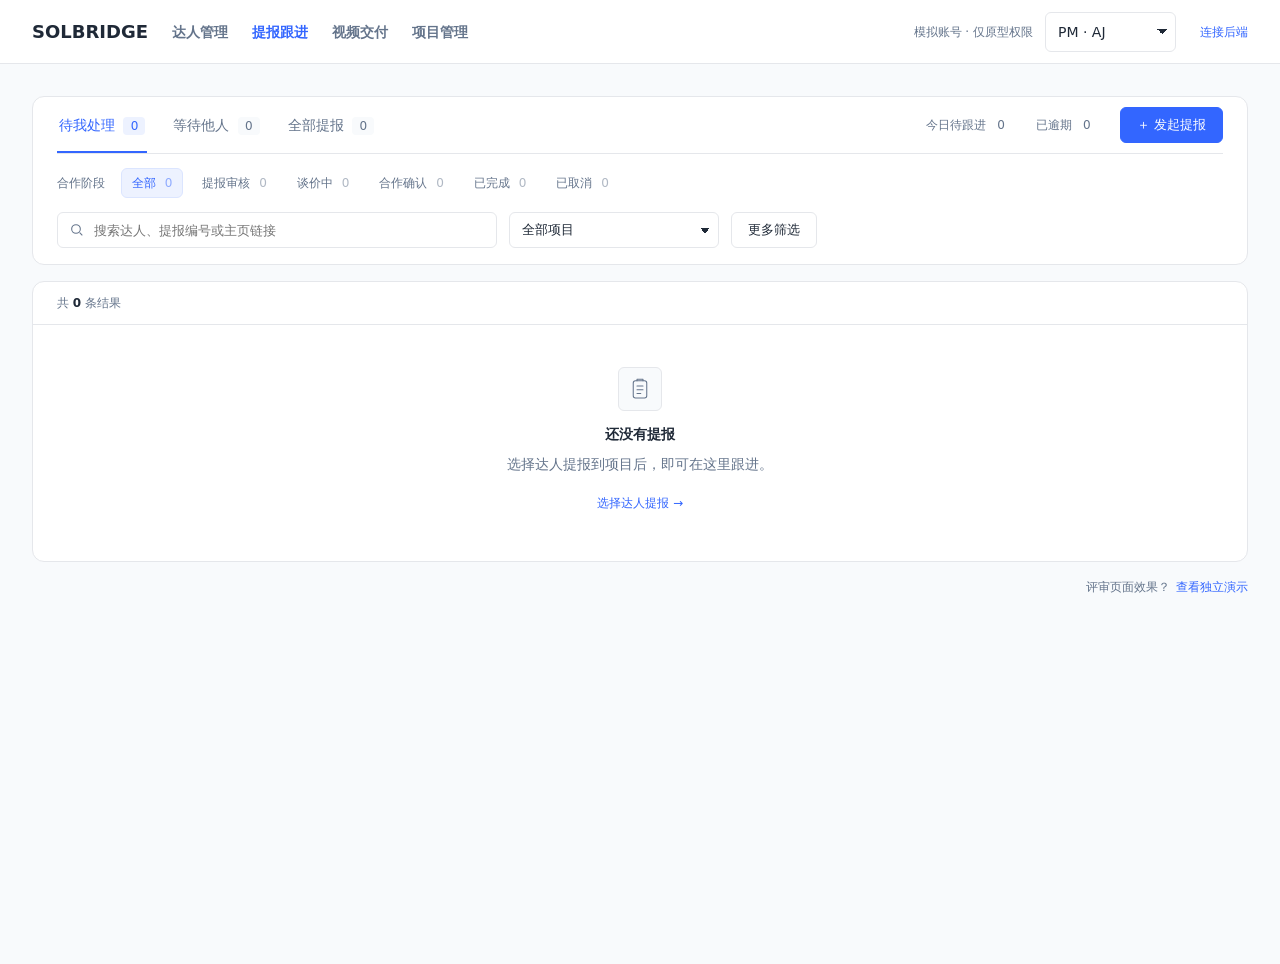
==== commit 5908bb94: "feat: sync CRM creator forms and streamlined follow-up workflow" ====
--- a/index.html
+++ b/index.html
@@ -138,8 +138,8 @@
 #crm-preview .creator-horizontal:focus-visible{outline:2px solid var(--brand);outline-offset:3px}
 #crm-preview .creator-project-tags{display:inline-flex;flex-wrap:wrap;gap:5px;vertical-align:middle;max-width:100%}
 #crm-preview .creator-project-tags .creator-tag{overflow-wrap:anywhere;margin-bottom:6px}
-</style><link rel="stylesheet" href="./design-system/tokens.css?v=20261009-type"><link rel="stylesheet" href="./design-system/projects.css?v=20261009-drawer-clean"><link rel="stylesheet" href="./design-system/header.css?v=20261009-type"><link rel="stylesheet" href="./design-system/drawer.css?v=20261019-quote-details-v2"><link rel="stylesheet" href="./design-system/operator-creators.css?v=20261014-creator-four-blocks"><link rel="stylesheet" href="./design-system/workflow.css?v=20261014-completed-order-prompt"></head><body><div id="crm-preview" class="ds-projects" aria-label="达人管理原型">
+</style><link rel="stylesheet" href="./design-system/tokens.css?v=20261009-type"><link rel="stylesheet" href="./design-system/projects.css?v=20261009-drawer-clean"><link rel="stylesheet" href="./design-system/header.css?v=20261009-type"><link rel="stylesheet" href="./design-system/drawer.css?v=20261021-proposal-compact"><link rel="stylesheet" href="./design-system/operator-creators.css?v=20261014-creator-four-blocks"><link rel="stylesheet" href="./design-system/workflow.css?v=20261014-completed-order-prompt"><link rel="stylesheet" href="./design-system/followup.css?v=20261020-followup"><link rel="stylesheet" href="./design-system/creator-backend.css?v=20261022"></head><body><div id="crm-preview" class="ds-projects" aria-label="达人管理原型">
 
-<header><div class="brand">SOLBRIDGE </div><nav aria-label="主导航"><button data-page="creators">达人管理</button><button data-page="followup">提报跟进</button><button data-page="delivery">视频交付</button><button data-page="projects">项目管理</button></nav><span class="account-switch"><small>模拟账号 · 仅原型权限</small><select id="account" aria-label="切换模拟账号"></select></span></header>
+<header><div class="brand">SOLBRIDGE </div><nav aria-label="主导航"><button data-page="creators">达人管理</button><button data-page="followup">提报跟进</button><button data-page="delivery">视频交付</button><button data-page="projects">项目管理</button></nav><span class="account-switch"><small>模拟账号 · 仅原型权限</small><select id="account" aria-label="切换模拟账号"></select><a id="crm-backend-entry" href="?backend=1#creators">连接后端</a></span></header>
 <div class="shell"><main><div class="row"><div><h2 id="crm-title">达人管理</h2></div></div><div id="crm-content"></div><div id="crm-feedback" class="note" role="status" aria-live="polite"></div></main></div>
-<div id="crm-save-toast" role="status" aria-live="polite" aria-atomic="true" hidden></div></div><script type="module" src="./preview-bootstrap.mjs?v=20261019-pm-self-managed"></script></body></html>
+<div id="crm-save-toast" role="status" aria-live="polite" aria-atomic="true" hidden></div></div><script type="module" src="./preview-entry.mjs?v=20261022"></script></body></html>
--- a/design-system/drawer.css
+++ b/design-system/drawer.css
@@ -568,3 +568,73 @@
 #crm-preview.ds-projects .workflow-drawer .delivery-link-editor{margin:12px 0;font-size:12px}
 #crm-preview.ds-projects .workflow-drawer .delivery-link-editor>summary{color:var(--brand);font-size:12px;font-weight:400;cursor:pointer}
 #crm-preview.ds-projects .workflow-drawer .delivery-latest>small{display:block;margin-top:10px}
+
+/* Proposal details: compact facts followed by quotation records and actions. */
+#crm-preview .proposal-header.proposal-header-compact{display:block}
+#crm-preview .proposal-header-compact .proposal-header-dot{color:var(--dim)}
+#crm-preview.ds-projects .workflow-drawer .proposal-detail-basics{padding-bottom:16px;border-bottom:1px solid var(--line)}
+#crm-preview .proposal-info-lines{display:grid;gap:6px}
+#crm-preview.ds-projects .proposal-info-line{display:flex;flex-wrap:wrap;align-items:baseline;gap:4px 0;margin:0;font-size:14px;line-height:24px}
+#crm-preview .proposal-info-line>span{display:inline-flex;align-items:baseline;min-width:0;overflow-wrap:anywhere}
+#crm-preview .proposal-info-line>span+span::before{content:"·";padding:0 8px;color:var(--dim)}
+#crm-preview.ds-projects .proposal-info-line .proposal-account-identity{display:inline-flex;align-items:center;gap:4px;width:auto;min-width:0;overflow-wrap:anywhere}
+#crm-preview .proposal-info-line .proposal-account-link{display:inline-flex;align-items:center;flex:none;align-self:center;padding:2px;color:var(--brand);border-radius:4px}
+#crm-preview.ds-projects .proposal-more{margin:0;border:0;padding:0}
+#crm-preview.ds-projects .proposal-more>summary{font-size:12px;font-weight:400;color:var(--dim);cursor:pointer;padding:2px 0}
+#crm-preview .proposal-more-body{display:grid;gap:12px;padding-top:12px}
+#crm-preview.ds-projects .proposal-more-body .creator-facts{margin:0}
+#crm-preview.ds-projects .proposal-more-body :is(details,.proposal-history){padding:0;border:0;margin:0}
+#crm-preview.ds-projects .proposal-more-body summary{font-size:13px;cursor:pointer;color:var(--dim);font-weight:500}
+#crm-preview.ds-projects .proposal-more-body details[open]>summary{margin-bottom:10px}
+#crm-preview.ds-projects .proposal-more-body .proposal-editor>summary{position:static;width:auto;height:auto;background:transparent}
+#crm-preview.ds-projects .quote-panel .quote-entry{display:grid;grid-template-columns:minmax(0,1fr) auto;align-items:start;gap:4px 12px;padding:10px 12px}
+#crm-preview .quote-entry-line{grid-column:1;grid-row:1;display:flex;flex-wrap:wrap;align-items:baseline;gap:4px 6px;min-width:0;font-size:14px;line-height:22px}
+#crm-preview .quote-entry-line>strong{white-space:nowrap}
+#crm-preview .quote-content{color:var(--dim);overflow-wrap:anywhere}
+#crm-preview .quote-entry-line :is(.quote-record-round,.quote-draft-label){font-size:12px;color:var(--dim)}
+#crm-preview .quote-draft-label{padding:0 5px;border:1px dashed var(--line);border-radius:4px;background:white}
+#crm-preview .quote-entry.quote-draft{border-style:dashed}
+#crm-preview.ds-projects .quote-panel .quote-entry>.quote-time{grid-column:2;grid-row:1;justify-self:end;line-height:22px;font-size:12px}
+#crm-preview.ds-projects .quote-panel .quote-entry>.quote-author{grid-column:1;grid-row:2;margin:0;line-height:22px;overflow-wrap:anywhere}
+#crm-preview.ds-projects .quote-panel .quote-note{grid-column:2;grid-row:2;border:0;padding:0;margin:0;min-width:0;font-size:12px}
+#crm-preview.ds-projects .quote-panel .quote-note>summary{cursor:pointer;color:var(--dim);font-size:12px;font-weight:400;line-height:22px;padding:0}
+#crm-preview.ds-projects .quote-panel .quote-note[open]{grid-column:1/-1;grid-row:3}
+#crm-preview.ds-projects .quote-panel .quote-note p{padding-top:6px;font-size:13px;white-space:pre-wrap}
+#crm-preview.ds-projects .quote-panel .submission-decision{display:grid;grid-template-columns:minmax(0,1fr);padding:0;gap:8px;border:0}
+#crm-preview.ds-projects .quote-panel .submission-decision .actions{display:flex;flex-wrap:wrap;gap:8px;margin-top:12px}
+#crm-preview.ds-projects .quote-panel .submission-decision .actions button{margin:0}
+#crm-preview.ds-projects .quote-panel .quote-composer{grid-template-columns:minmax(0,1fr) minmax(0,1fr);gap:10px 12px}
+#crm-preview.ds-projects .quote-panel .quote-composer>button{grid-column:1/-1;justify-self:start}
+@media(max-width:480px){
+ #crm-preview.ds-projects .proposal-info-line{font-size:13px;line-height:22px}
+ #crm-preview .proposal-info-line>span+span::before{padding:0 6px}
+ #crm-preview.ds-projects .quote-panel .quote-entry{gap:4px 8px;padding:10px}
+ #crm-preview.ds-projects .quote-panel .quote-composer{grid-template-columns:minmax(0,1fr)}
+}
+
+/* Customer feedback stays inline until a counteroffer needs its amount field. */
+#crm-preview.ds-projects .customer-feedback{width:100%;min-width:0;margin:0}
+#crm-preview.ds-projects .customer-feedback-summary{display:flex;flex-wrap:wrap;align-items:center;gap:8px;min-width:0}
+#crm-preview.ds-projects .customer-feedback-price{flex:1 1 180px;min-width:0;font-size:14px;line-height:22px;color:var(--dim);overflow-wrap:anywhere}
+#crm-preview.ds-projects .customer-feedback-price strong{color:var(--ink);font-weight:600;font-variant-numeric:tabular-nums}
+#crm-preview.ds-projects .customer-feedback-accept{display:contents;margin:0}
+#crm-preview.ds-projects .customer-feedback button{flex:0 0 auto;min-height:36px;height:auto;margin:0;padding:6px 10px;font-size:13px;line-height:22px;white-space:nowrap}
+#crm-preview.ds-projects .customer-feedback-accept>[data-form-error]{order:1;flex:1 0 100%;min-width:0;margin:0;overflow-wrap:anywhere}
+#crm-preview.ds-projects .customer-feedback-counter{display:grid;gap:10px;margin:0;min-width:0}
+#crm-preview.ds-projects .customer-feedback-counter>[data-form-error]{margin:0;min-width:0;overflow-wrap:anywhere}
+#crm-preview.ds-projects .customer-counter-row{display:flex;flex-wrap:wrap;align-items:center;gap:8px;min-width:0}
+#crm-preview.ds-projects .customer-counter-amount{display:flex;flex:1 1 240px;align-items:center;gap:8px;min-width:0;margin:0;font-size:14px;line-height:22px;color:var(--ink)}
+#crm-preview.ds-projects .customer-counter-amount>span{flex:none;white-space:nowrap}
+#crm-preview.ds-projects .customer-counter-amount>span+span{color:var(--dim)}
+#crm-preview.ds-projects .customer-counter-amount input{flex:1 1 120px;width:120px;min-width:0;height:36px;box-sizing:border-box;margin:0;padding:6px 10px;font-size:14px;line-height:22px;font-variant-numeric:tabular-nums}
+#crm-preview.ds-projects .customer-feedback .customer-counter-note{min-width:0;margin:0;padding:0;border:0}
+#crm-preview.ds-projects .customer-counter-note>summary{width:fit-content;margin:0;padding:0;font-size:13px;font-weight:400;line-height:22px;color:var(--dim);cursor:pointer;list-style:none}
+#crm-preview.ds-projects .customer-counter-note>summary::-webkit-details-marker{display:none}
+#crm-preview.ds-projects .customer-counter-note>summary:focus-visible{outline:2px solid var(--brand);outline-offset:3px;border-radius:3px}
+#crm-preview.ds-projects .customer-counter-note label{display:block;margin:8px 0 0;font-size:13px;color:var(--dim)}
+#crm-preview.ds-projects .customer-counter-note textarea{display:block;box-sizing:border-box;width:100%;min-width:0;min-height:64px;margin:0;font-size:14px;resize:vertical}
+#crm-preview.ds-projects .customer-feedback [hidden]{display:none}
+@media(max-width:480px){
+ #crm-preview.ds-projects .customer-feedback-price{flex-basis:100%}
+ #crm-preview.ds-projects .customer-counter-amount{flex-basis:100%}
+}
--- a/design-system/operator-creators.css
+++ b/design-system/operator-creators.css
@@ -211,3 +211,85 @@
  #crm-preview .resource-management-block{grid-template-columns:minmax(0,1fr);gap:12px}
  #crm-preview .resource-row-actions{display:flex;gap:10px;justify-content:flex-start}
 }
+
+/* Creator detail only: grouped profile, compact proposal and persistent submit actions. */
+#crm-preview.ds-projects main:has(.creator-detail-page){max-width:1720px}
+#crm-preview.ds-projects .creator-detail-page{max-width:none;width:100%;gap:16px}
+#crm-preview.ds-projects .creator-detail-page:has(.creator-submit-actions){padding-bottom:calc(88px + env(safe-area-inset-bottom,0px))}
+#crm-preview.ds-projects .creator-detail-page .creator-summary-panel{padding:20px 24px;gap:16px}
+#crm-preview.ds-projects .creator-detail-page .creator-summary-title{gap:8px 12px}
+#crm-preview.ds-projects .creator-detail-page .creator-summary-title h1{font:var(--type-page)}
+#crm-preview.ds-projects .creator-detail-page .creator-summary-info{display:grid;grid-template-columns:minmax(0,2fr) minmax(0,1fr);gap:24px}
+#crm-preview.ds-projects .creator-detail-page .creator-summary-group{display:grid;align-content:start;gap:8px;min-width:0}
+#crm-preview.ds-projects .creator-detail-page .creator-summary-group+.creator-summary-group{padding-left:24px;border-left:1px solid var(--line)}
+#crm-preview.ds-projects .creator-detail-page :is(.creator-summary-group,.creator-summary-accounts-heading) h2{margin:0;font:var(--type-label);font-weight:600;color:var(--ink)}
+#crm-preview.ds-projects .creator-detail-page .creator-summary-facts{display:grid;grid-template-columns:repeat(4,minmax(0,1fr));gap:12px 20px}
+#crm-preview.ds-projects .creator-detail-page .creator-summary-facts>div{display:grid;align-content:start;gap:2px}
+#crm-preview.ds-projects .creator-detail-page .creator-summary-facts dt{font:var(--type-secondary)}
+#crm-preview.ds-projects .creator-detail-page .creator-summary-facts dd{font:var(--type-body)}
+#crm-preview.ds-projects .creator-detail-page .creator-summary-group+.creator-summary-group .creator-summary-facts{grid-template-columns:minmax(0,1fr)}
+#crm-preview.ds-projects .creator-detail-page .creator-summary-accounts{padding-top:12px}
+#crm-preview.ds-projects .creator-detail-page .creator-summary-accounts-heading{display:flex;align-items:center;gap:12px}
+#crm-preview.ds-projects .creator-detail-page .creator-summary-account{grid-template-columns:90px minmax(0,1fr) auto auto auto;padding-top:10px;gap:8px 24px}
+#crm-preview.ds-projects .creator-detail-page .creator-summary-account+.creator-summary-account{margin-top:10px;border-top:1px solid var(--line)}
+#crm-preview.ds-projects .creator-detail-page .creator-page-body>.creator-section{padding:20px 24px;gap:16px}
+#crm-preview.ds-projects .creator-detail-page .creator-page-body>.creator-submission{padding:16px 20px;gap:12px}
+#crm-preview.ds-projects .creator-detail-page .creator-submission-heading{display:flex;align-items:center;justify-content:space-between;gap:12px;min-width:0}
+#crm-preview.ds-projects .creator-detail-page .creator-submission-heading-actions{display:flex;align-items:center;gap:16px;min-width:0}
+#crm-preview.ds-projects .creator-detail-page .creator-submitter{font:var(--type-secondary);color:var(--dim);overflow-wrap:anywhere}
+#crm-preview.ds-projects .creator-detail-page .creator-submission-heading-actions>button{height:32px;padding:0 12px;flex-shrink:0}
+#crm-preview.ds-projects .creator-detail-page .creator-proposal-form{min-width:0}
+#crm-preview.ds-projects .creator-detail-page .creator-proposal-form>.grid{gap:14px 24px}
+#crm-preview.ds-projects .creator-detail-page .creator-project-reviewers{display:grid;align-content:start;gap:12px;min-width:0}
+#crm-preview.ds-projects .creator-detail-page .creator-submission label{gap:6px}
+#crm-preview.ds-projects .creator-detail-page .proposal-deliverables{gap:10px;min-width:0}
+#crm-preview.ds-projects .creator-detail-page .proposal-delivery-row{grid-template-columns:minmax(0,1fr) minmax(0,1fr) minmax(80px,.35fr) auto;gap:16px;align-items:end;padding:0;border:0;min-width:0}
+#crm-preview.ds-projects .creator-detail-page .proposal-delivery-row>button{height:40px;padding:0 12px;border:0;background:transparent;color:var(--brand);white-space:nowrap}
+#crm-preview.ds-projects .creator-detail-page .creator-delivery-extras{display:grid;grid-template-columns:max-content minmax(0,1fr);align-items:start;gap:8px 16px;min-width:0}
+#crm-preview.ds-projects .creator-detail-page .proposal-platform-picker{min-width:0}
+#crm-preview.ds-projects .creator-detail-page .proposal-platform-picker>button{height:32px;padding:0 12px;border:0;background:transparent;color:var(--brand);font:var(--type-label)}
+#crm-preview.ds-projects .creator-detail-page .creator-proposal-notes{min-width:0}
+#crm-preview.ds-projects .creator-detail-page .creator-proposal-notes>summary{width:fit-content;max-width:100%;min-height:32px;margin-left:auto;padding:6px 0;font:var(--type-label);color:var(--dim);cursor:pointer;overflow-wrap:anywhere}
+#crm-preview.ds-projects .creator-detail-page .creator-proposal-notes>summary:hover{color:var(--brand)}
+#crm-preview.ds-projects .creator-detail-page .creator-proposal-notes>summary:focus-visible{outline:2px solid var(--brand);outline-offset:2px;border-radius:var(--radius-control)}
+#crm-preview.ds-projects .creator-detail-page .creator-proposal-notes[open]{grid-column:1/-1}
+#crm-preview.ds-projects .creator-detail-page .creator-proposal-notes textarea{width:100%;min-height:76px;margin:4px 0 0;padding:10px 12px;resize:vertical;font:var(--type-body)}
+#crm-preview.ds-projects .creator-detail-page .creator-proposal-pricing{min-width:0;padding-top:12px;border-top:1px solid var(--line)}
+#crm-preview.ds-projects .creator-detail-page .creator-proposal-pricing>.grid{grid-template-columns:repeat(2,minmax(0,1fr));gap:12px 24px}
+#crm-preview.ds-projects .creator-detail-page #submission-message:empty{display:none}
+#crm-preview.ds-projects .creator-detail-page .creator-proposal-form :is(input,select,textarea){scroll-margin-top:calc(var(--header-height,64px) + 24px);scroll-margin-bottom:120px;min-width:0}
+#crm-preview.ds-projects .creator-detail-page .creator-submit-actions{position:fixed;inset:auto 0 0;z-index:30;margin:0;padding:12px max(24px,calc((100% - 1656px)/2));padding-bottom:calc(12px + env(safe-area-inset-bottom,0px));gap:12px;background:var(--paper);border-top:1px solid var(--line);box-shadow:0 -4px 20px #1f293708}
+#crm-preview.ds-projects .creator-detail-page .creator-submit-hint{flex:1;min-width:0;font:var(--type-label);color:var(--dim)}
+#crm-preview.ds-projects .creator-detail-page .creator-submit-actions>button{flex-shrink:0}
+@media(max-width:1000px){
+ #crm-preview.ds-projects .creator-detail-page .creator-summary-info{grid-template-columns:minmax(0,3fr) minmax(0,2fr);gap:20px}
+ #crm-preview.ds-projects .creator-detail-page .creator-summary-facts{grid-template-columns:repeat(2,minmax(0,1fr))}
+ #crm-preview.ds-projects .creator-detail-page .creator-summary-account{grid-template-columns:90px minmax(0,1fr) auto auto;gap:6px 16px}
+ #crm-preview.ds-projects .creator-detail-page .creator-summary-account small{grid-column:2/-1}
+}
+@media(max-width:760px){
+ #crm-preview.ds-projects .creator-detail-page .creator-summary-panel,#crm-preview.ds-projects .creator-detail-page .creator-page-body>.creator-section{padding:16px}
+ #crm-preview.ds-projects .creator-detail-page .creator-summary-info{grid-template-columns:minmax(0,1fr);gap:16px}
+ #crm-preview.ds-projects .creator-detail-page .creator-summary-group+.creator-summary-group{padding:12px 0 0;border-left:0;border-top:1px solid var(--line)}
+ #crm-preview.ds-projects .creator-detail-page .creator-proposal-form>.grid{grid-template-columns:minmax(0,1fr)}
+ #crm-preview.ds-projects .creator-detail-page .creator-submission-heading-actions{gap:8px}
+ #crm-preview.ds-projects .creator-detail-page .proposal-delivery-row{grid-template-columns:repeat(2,minmax(0,1fr));gap:10px 16px;padding-bottom:12px;border-bottom:1px solid var(--line)}
+ #crm-preview.ds-projects .creator-detail-page .proposal-delivery-row>button{justify-self:end}
+ #crm-preview.ds-projects .creator-detail-page .creator-proposal-pricing>.grid{grid-template-columns:minmax(0,1fr)}
+ #crm-preview.ds-projects .creator-detail-page .creator-submit-actions{flex-wrap:nowrap;padding:12px 16px;padding-bottom:calc(12px + env(safe-area-inset-bottom,0px));gap:8px}
+ #crm-preview.ds-projects .creator-detail-page .creator-submit-hint{display:none}
+ #crm-preview.ds-projects .creator-detail-page .creator-submit-actions>button{height:auto;min-height:44px;padding:10px 12px}
+ #crm-preview.ds-projects .creator-detail-page .creator-submit-actions>button.primary{flex:1;min-width:0;white-space:normal}
+}
+@media(max-width:480px){
+ #crm-preview.ds-projects .creator-detail-page .creator-summary-title h1{font-size:20px;line-height:28px}
+ #crm-preview.ds-projects .creator-detail-page .creator-summary-heading{gap:12px;align-items:flex-start}
+ #crm-preview.ds-projects .creator-detail-page .creator-summary-heading>button{padding:0 12px}
+ #crm-preview.ds-projects .creator-detail-page .creator-summary-account{display:grid;grid-template-columns:minmax(0,1fr) minmax(0,1fr);gap:6px 12px}
+ #crm-preview.ds-projects .creator-detail-page .summary-account-link{grid-column:1/-1}
+ #crm-preview.ds-projects .creator-detail-page .creator-summary-account small{grid-column:1/-1}
+ #crm-preview.ds-projects .creator-detail-page .creator-submission-heading{flex-wrap:wrap}
+ #crm-preview.ds-projects .creator-detail-page .creator-submission-heading-actions{flex:1;justify-content:flex-end}
+ #crm-preview.ds-projects .creator-detail-page .proposal-delivery-row{grid-template-columns:minmax(0,1fr)}
+ #crm-preview.ds-projects .creator-detail-page .creator-delivery-extras{grid-template-columns:minmax(0,1fr);gap:4px}
+}
--- a/design-system/workflow.css
+++ b/design-system/workflow.css
@@ -128,8 +128,6 @@
  #crm-preview.ds-projects .delivery-workspace .compact-result{margin-left:0}
 }
 
-#crm-preview.ds-projects .delivery-list td:last-child{min-width:130px}
-#crm-preview.ds-projects .delivery-list td:nth-last-child(2){min-width:180px}
 
 /* Give project information more space and align the workflow columns farther right. */
 #crm-preview.ds-projects :is(.delivery-list,.proposal-list):not(.has-prices){table-layout:fixed;min-width:1120px}
--- a/design-system/followup.css
+++ b/design-system/followup.css
@@ -0,0 +1,107 @@
+/* Proposal controls stay scoped; proposal and delivery lists share the compact table layout. */
+#crm-preview.ds-projects .followup-page{display:flex;flex-direction:column;gap:var(--space-4);min-width:0}
+#crm-preview.ds-projects .followup-controls{gap:var(--space-3);padding:0 var(--space-6) var(--space-4);background:var(--paper);border:1px solid var(--line);border-radius:var(--radius-panel)}
+#crm-preview.ds-projects .followup-controls-header{display:grid;grid-template-columns:minmax(0,1fr) auto auto;align-items:center;gap:var(--space-6);border-bottom:1px solid var(--line)}
+#crm-preview.ds-projects .followup-controls-header>.primary{white-space:nowrap}
+#crm-preview.ds-projects .followup-controls .followup-queues{gap:var(--space-6);flex-wrap:nowrap;overflow-x:auto;padding:0;min-height:56px;min-width:0}
+#crm-preview.ds-projects .followup-queues button{position:relative;flex:0 0 auto;height:56px;padding:0 2px;border:0;border-radius:0;background:transparent;color:var(--dim);font:var(--type-medium);white-space:nowrap}
+#crm-preview.ds-projects .followup-queues button b{display:inline-flex;align-items:center;justify-content:center;min-width:22px;padding:0 6px;margin-left:4px;border-radius:4px;background:var(--page-bg);font:var(--type-secondary)}
+#crm-preview.ds-projects .followup-queues button[aria-pressed=true]{color:var(--brand);background:transparent;box-shadow:inset 0 -2px var(--brand)}
+#crm-preview.ds-projects .followup-queues button[aria-pressed=true] b{background:#edf2ff;color:var(--brand)}
+#crm-preview.ds-projects .followup-shortcuts button{font:var(--type-secondary)}
+#crm-preview.ds-projects .followup-shortcuts button b{background:transparent;padding:0;min-width:14px}
+#crm-preview.ds-projects .followup-stage-row{display:flex;align-items:center;gap:var(--space-4);min-width:0}
+#crm-preview.ds-projects .followup-field-label{font:var(--type-secondary);color:var(--dim);white-space:nowrap;flex-shrink:0}
+#crm-preview.ds-projects .followup-controls .stage-tabs{gap:var(--space-2);min-height:34px;padding:0}
+#crm-preview.ds-projects .followup-controls .stage-tabs button{height:30px;padding:0 10px;border-color:transparent;border-radius:var(--radius-control);background:transparent;color:var(--dim);font:var(--type-secondary)}
+#crm-preview.ds-projects .followup-controls .stage-tabs button span{margin-left:5px}
+#crm-preview.ds-projects .followup-controls .stage-tabs button span.is-zero{opacity:.5}
+#crm-preview.ds-projects .followup-controls .stage-tabs button[aria-pressed=true]{background:#edf2ff;color:var(--brand);border-color:#dbe5ff}
+#crm-preview.ds-projects .followup-controls .stage-tabs button:hover{background:var(--page-bg);color:var(--ink)}
+#crm-preview.ds-projects .followup-search{gap:var(--space-3)}
+#crm-preview.ds-projects .followup-search-field{position:relative;flex:1;max-width:440px;min-width:180px;margin:0}
+#crm-preview.ds-projects .followup-search-field svg{position:absolute;width:16px;height:16px;left:12px;top:10px;fill:none;stroke:var(--dim);stroke-width:1.6;pointer-events:none}
+#crm-preview.ds-projects .followup-search-field input{width:100%;padding-left:36px}
+#crm-preview.ds-projects .followup-search>select{width:210px;max-width:100%}
+#crm-preview.ds-projects .followup-search .followup-clear{border-color:transparent;color:var(--dim);padding:0 6px}
+#crm-preview.ds-projects .followup-controls .compact-extra{grid-template-columns:repeat(auto-fit,minmax(150px,1fr));background:var(--page-bg);border:0;padding:var(--space-4);margin:0}
+#crm-preview.ds-projects .followup-controls .filter-chips{align-items:center;gap:var(--space-2)}
+#crm-preview.ds-projects .followup-controls .filter-chips button{min-height:28px;height:auto;max-width:100%;overflow-wrap:anywhere;white-space:normal;text-align:left;padding:3px 8px;border-color:#dbe5ff;font:var(--type-secondary)}
+#crm-preview.ds-projects .followup-results{min-width:0;background:var(--paper);border:1px solid var(--line);border-radius:var(--radius-panel)}
+#crm-preview.ds-projects .followup-results-toolbar{display:flex;align-items:center;padding:12px var(--space-6);border-bottom:1px solid var(--line)}
+#crm-preview.ds-projects .followup-result-summary{font:var(--type-secondary);color:var(--dim)}
+#crm-preview.ds-projects .followup-result-summary strong{color:var(--ink);font-weight:600;font-variant-numeric:tabular-nums}
+#crm-preview.ds-projects .followup-results .order-scroll{border:0;border-radius:0 0 var(--radius-panel) var(--radius-panel)}
+#crm-preview.ds-projects .followup-table:not(.has-prices){min-width:1256px;table-layout:fixed;width:100%}
+#crm-preview.ds-projects .followup-table:not(.has-prices) th:nth-child(1){width:16%}
+#crm-preview.ds-projects .followup-table:not(.has-prices) th:nth-child(2){width:16%}
+#crm-preview.ds-projects .followup-table:not(.has-prices) th:nth-child(3){width:9%}
+#crm-preview.ds-projects .followup-table:not(.has-prices) th:nth-child(4){width:8%}
+#crm-preview.ds-projects .followup-table:not(.has-prices) th:nth-child(5){width:18%}
+#crm-preview.ds-projects .followup-table:not(.has-prices) th:nth-child(6){width:13%}
+#crm-preview.ds-projects .followup-table:not(.has-prices) th:nth-child(7){width:10%}
+#crm-preview.ds-projects .followup-table:not(.has-prices) th:nth-child(8){width:10%}
+#crm-preview.ds-projects .followup-table.has-prices{min-width:1265px;table-layout:fixed}
+#crm-preview.ds-projects .followup-table.has-prices th:nth-child(1){width:190px}
+#crm-preview.ds-projects .followup-table.has-prices th:nth-child(2){width:200px}
+#crm-preview.ds-projects .followup-table.has-prices th:nth-child(3){width:110px}
+#crm-preview.ds-projects .followup-table.has-prices th:nth-child(4){width:100px}
+#crm-preview.ds-projects .followup-table.has-prices th:nth-child(5){width:210px}
+#crm-preview.ds-projects .followup-table.has-prices th:nth-child(6){width:135px}
+#crm-preview.ds-projects .followup-table.has-prices th:nth-child(7){width:155px}
+#crm-preview.ds-projects .followup-table.has-prices th:nth-child(8){width:165px}
+#crm-preview.ds-projects .followup-table.has-prices td{min-width:0}
+#crm-preview.ds-projects .followup-table :is(th,td){padding:16px 14px;vertical-align:middle}
+#crm-preview.ds-projects .followup-table th{background:var(--page-bg);font:var(--type-secondary);height:44px;padding-top:12px;padding-bottom:12px}
+#crm-preview.ds-projects .followup-table td{height:88px;font:var(--type-body);white-space:normal}
+#crm-preview.ds-projects .followup-table td:first-child{max-width:none}
+#crm-preview.ds-projects .followup-table .creator-title{font:var(--type-medium);font-weight:600;height:auto;padding:0;display:block;max-width:100%;overflow:hidden;text-overflow:ellipsis;white-space:nowrap}
+#crm-preview.ds-projects .followup-table .record-id{color:var(--dim);font-variant-numeric:tabular-nums;overflow:hidden;text-overflow:ellipsis;white-space:nowrap}
+#crm-preview.ds-projects .followup-table .status{margin-top:0;height:auto;min-height:24px;white-space:normal;padding:3px 7px;line-height:18px}
+#crm-preview.ds-projects .followup-table .followup-handler{font:var(--type-secondary);color:var(--dim)}
+#crm-preview.ds-projects .followup-table .followup-reason{max-width:100%;overflow:hidden;text-overflow:ellipsis;white-space:nowrap}
+#crm-preview.ds-projects .followup-table .followup-action,#crm-preview.ds-projects .followup-table .followup-detail{display:inline-flex;align-items:center;justify-content:space-between;gap:6px;min-height:32px;height:auto;padding:6px 0;border:0;border-radius:4px;background:transparent;font:var(--type-secondary);text-align:left;white-space:normal}
+#crm-preview.ds-projects .followup-table .followup-action{color:var(--brand);font-weight:600}
+#crm-preview.ds-projects .followup-table .followup-detail{color:var(--dim)}
+#crm-preview.ds-projects .followup-table .followup-action:hover,#crm-preview.ds-projects .followup-table .followup-detail:hover{text-decoration:underline}
+#crm-preview.ds-projects .followup-empty{display:flex;flex-direction:column;align-items:center;justify-content:center;text-align:center;gap:var(--space-2);padding:32px 24px;min-height:236px}
+#crm-preview.ds-projects .followup-empty-icon{display:grid;place-items:center;background:var(--page-bg);color:var(--dim);width:44px;height:44px;border:1px solid var(--line);border-radius:var(--radius-control);margin-bottom:var(--space-1)}
+#crm-preview.ds-projects .followup-empty-icon svg{width:24px;height:24px;fill:none;stroke:currentColor;stroke-width:1.4;stroke-linecap:round;stroke-linejoin:round}
+#crm-preview.ds-projects .followup-empty h2{font:var(--type-medium);font-weight:600}
+#crm-preview.ds-projects .followup-empty p{max-width:450px;color:var(--dim);font:var(--type-body)}
+#crm-preview.ds-projects .followup-empty-actions{margin-top:var(--space-1)}
+#crm-preview.ds-projects .followup-empty-link{height:auto;min-height:32px;padding:4px 8px;border:0;background:transparent;color:var(--brand);font:var(--type-secondary)}
+#crm-preview.ds-projects .followup-empty-link:hover{text-decoration:underline;background:transparent}
+#crm-preview.ds-projects .followup-demo{display:flex;align-items:center;justify-content:space-between;gap:var(--space-4);padding:12px 16px;border:1px solid #dbe5ff;background:#f0f5ff;border-radius:var(--radius-card);color:var(--dim);font:var(--type-secondary)}
+#crm-preview.ds-projects .followup-demo strong{color:var(--brand);margin-right:8px}
+#crm-preview.ds-projects .followup-demo a,#crm-preview.ds-projects .followup-review-link a{color:var(--brand);white-space:nowrap;text-decoration:none}
+#crm-preview.ds-projects .followup-review-link{color:var(--dim);font:var(--type-secondary);text-align:right}
+#crm-preview.ds-projects .followup-review-link a{margin-left:6px}
+#crm-preview.ds-projects .followup-sr-only{position:absolute;width:1px;height:1px;overflow:hidden;clip-path:inset(50%);white-space:nowrap}
+#crm-preview.ds-projects .followup-page :is(button,a,input,select,[tabindex]):focus-visible{outline:2px solid var(--brand);outline-offset:3px}
+@media(max-width:1100px){
+ #crm-preview.ds-projects .followup-controls-header{gap:16px}
+ #crm-preview.ds-projects .followup-controls .followup-queues{gap:14px}
+}
+@media(max-width:800px){
+ #crm-preview.ds-projects .followup-controls{padding:0 16px 16px}
+ #crm-preview.ds-projects .followup-controls-header{grid-template-columns:minmax(0,1fr) auto;column-gap:12px;row-gap:0;padding-bottom:8px}
+ #crm-preview.ds-projects .followup-controls-header>.primary{grid-column:2;grid-row:1}
+ #crm-preview.ds-projects .followup-controls .followup-shortcuts{grid-column:1/-1;grid-row:2;min-height:32px}
+ #crm-preview.ds-projects .followup-shortcuts button{height:32px}
+ #crm-preview.ds-projects .followup-stage-row{align-items:flex-start;flex-direction:column;gap:8px}
+ #crm-preview.ds-projects .followup-controls .stage-tabs{width:100%}
+ #crm-preview.ds-projects .followup-controls .followup-queues{gap:16px}
+ #crm-preview.ds-projects .followup-queues button{flex:none;font-size:13px;padding:0 2px}
+ #crm-preview.ds-projects .followup-search{flex-wrap:wrap}
+ #crm-preview.ds-projects .followup-search-field{flex-basis:100%;max-width:none}
+ #crm-preview.ds-projects .followup-search>select{flex:1;width:140px}
+ #crm-preview.ds-projects .followup-results-toolbar{padding:12px 16px}
+ #crm-preview.ds-projects .followup-demo{align-items:flex-start;flex-direction:column;gap:8px}
+ #crm-preview.ds-projects .followup-empty{padding:28px 20px;min-height:220px}
+}
+@media(max-width:480px){
+ #crm-preview.ds-projects .followup-controls-header{padding-top:12px}
+ #crm-preview.ds-projects .followup-controls-header>.followup-queues:not(.followup-shortcuts){grid-column:1/-1;grid-row:2}
+ #crm-preview.ds-projects .followup-controls-header>.followup-shortcuts{grid-row:3}
+}
--- a/design-system/creator-backend.css
+++ b/design-system/creator-backend.css
@@ -0,0 +1,44 @@
+#crm-backend-entry{font-size:12px;margin-left:12px;white-space:nowrap}
+#crm-preview[data-backend-mode]{padding-top:0}
+#crm-preview[data-backend-mode]>header{position:sticky;inset:auto;top:0}
+#crm-preview[data-backend-mode] .account-switch{display:flex;align-items:center;gap:10px;flex-wrap:wrap}
+#crm-preview[data-backend-mode] .account-switch>small{display:none}
+#crm-preview[data-backend-mode] .backend-login-controls{display:flex;gap:8px;align-items:end}
+#crm-preview[data-backend-mode] .backend-login-controls label{display:grid;gap:4px;font-size:11px;color:var(--dim)}
+#crm-preview[data-backend-mode] .backend-login-controls button{white-space:nowrap;flex-shrink:0}
+#crm-preview[data-backend-mode] .backend-login-controls select{margin:0;padding:6px 10px;min-height:32px;font-size:12px;width:auto}
+#crm-preview[data-backend-mode] .backend-login-controls button{margin:0;min-height:32px;padding:6px 10px;font-size:12px}
+#crm-preview[data-backend-mode] header nav{gap:0;margin-left:16px}
+#crm-preview[data-backend-mode] header nav button{font-size:13px;padding:8px}
+#crm-preview[data-backend-mode] .backend-mode-bar{display:flex;align-items:center;justify-content:space-between;gap:14px;padding:10px 14px;margin-bottom:22px;background:#eef6ff;color:#315a88;border:1px solid #d8e7f8;border-radius:8px;font-size:12px}
+#crm-preview[data-backend-mode] .backend-mode-bar i{display:inline-block;width:7px;height:7px;background:#5a83b1;border-radius:100%;margin-right:8px}
+#crm-preview[data-backend-mode] .backend-mode-bar a{white-space:nowrap}
+#crm-preview[data-backend-mode] .backend-muted{color:var(--dim);font-size:12px}
+#crm-preview[data-backend-mode] .backend-scope{color:var(--dim);font-size:12px;line-height:1.8;margin:20px 0}
+#crm-preview[data-backend-mode] .backend-error{padding:12px 16px;border-radius:8px;color:#a42623;background:#fff0ef;line-height:1.6}
+#crm-preview[data-backend-mode] .backend-notice{padding:12px 16px;border-radius:8px;color:#276541;background:#eff9f1;line-height:1.6}
+#crm-preview[data-backend-mode] .backend-login-panel{background:var(--paper);border:1px solid var(--line);border-radius:10px;padding:40px;text-align:center}
+#crm-preview[data-backend-mode] .backend-login-panel h2{font-size:20px}
+#crm-preview[data-backend-mode] .backend-login-panel p{color:var(--dim)}
+#crm-preview[data-backend-mode] .backend-record-id{display:block;max-width:260px;font-size:11px;color:var(--dim);overflow-wrap:anywhere;margin:6px 0}
+#crm-preview[data-backend-mode] .backend-email{font-size:13px;overflow-wrap:anywhere}
+#crm-preview[data-backend-mode] .creator-sectioned-table{min-width:880px;table-layout:fixed}
+#crm-preview[data-backend-mode] .creator-sectioned-table th:nth-child(1){width:30%}
+#crm-preview[data-backend-mode] .creator-sectioned-table th:nth-child(2){width:28%}
+#crm-preview[data-backend-mode] .creator-sectioned-table th:nth-child(3){width:27%}
+#crm-preview[data-backend-mode] .creator-sectioned-table th:nth-child(4){width:15%}
+#crm-preview[data-backend-mode] .resource-platform-row{grid-template-columns:80px minmax(0,1fr)}
+#crm-preview[data-backend-mode] .resource-platform-content{overflow-wrap:anywhere}
+#crm-preview[data-backend-mode] .backend-creator-dialog{width:min(660px,calc(100vw - 48px));max-height:calc(100vh - 48px);box-sizing:border-box;border:1px solid var(--line);border-radius:14px;padding:24px;color:var(--ink);background:var(--paper);box-shadow:0 20px 80px #172b4d30}
+#crm-preview[data-backend-mode] .backend-creator-dialog::backdrop{background:#172b4d66}
+#crm-preview[data-backend-mode] .backend-dialog-heading{display:flex;align-items:center;justify-content:space-between;gap:20px}
+#crm-preview[data-backend-mode] .backend-dialog-heading h2{margin:0;font-size:22px}
+#crm-preview[data-backend-mode] .backend-dialog-heading button{padding:4px 12px;font-size:22px}
+#crm-preview[data-backend-mode] .backend-form-grid{border:0;padding:12px 0;margin:0;display:grid;grid-template-columns:repeat(2,minmax(0,1fr));gap:16px}
+#crm-preview[data-backend-mode] .backend-form-grid label{display:grid;gap:7px;font-size:13px}
+#crm-preview[data-backend-mode] .backend-form-grid input,#crm-preview[data-backend-mode] .backend-form-grid select{box-sizing:border-box;width:100%;margin:0;min-height:40px}
+#crm-preview[data-backend-mode] .backend-dialog-actions{display:flex;justify-content:flex-end;gap:10px;margin-top:20px}
+#crm-preview[data-backend-mode] .creator-detail-page>[data-backend-back]{justify-self:start}
+#crm-preview[data-backend-mode] [hidden]{display:none!important}
+@media(max-width:1100px){#crm-preview[data-backend-mode]{--header-height:112px}#crm-preview[data-backend-mode] header{gap:8px}#crm-preview[data-backend-mode] .account-switch{flex-basis:100%;width:100%;margin-left:0;padding-left:0}#crm-preview[data-backend-mode] .backend-login-controls label{display:flex;align-items:center;gap:10px;white-space:nowrap;min-width:0}#crm-preview[data-backend-mode] .backend-login-controls{width:100%}#crm-preview[data-backend-mode] .backend-login-controls select{min-width:0;max-width:100%}}
+@media(max-width:650px){#crm-preview[data-backend-mode]{--header-height:160px}#crm-preview[data-backend-mode] header nav{margin-left:0;flex-basis:100%;flex-wrap:wrap}#crm-preview[data-backend-mode] .backend-mode-bar{align-items:flex-start;flex-direction:column}#crm-preview[data-backend-mode] .backend-form-grid{grid-template-columns:minmax(0,1fr)}#crm-preview[data-backend-mode] .backend-creator-dialog{padding:18px}#crm-preview[data-backend-mode] .list-result-actions{gap:12px;flex-wrap:wrap}}
